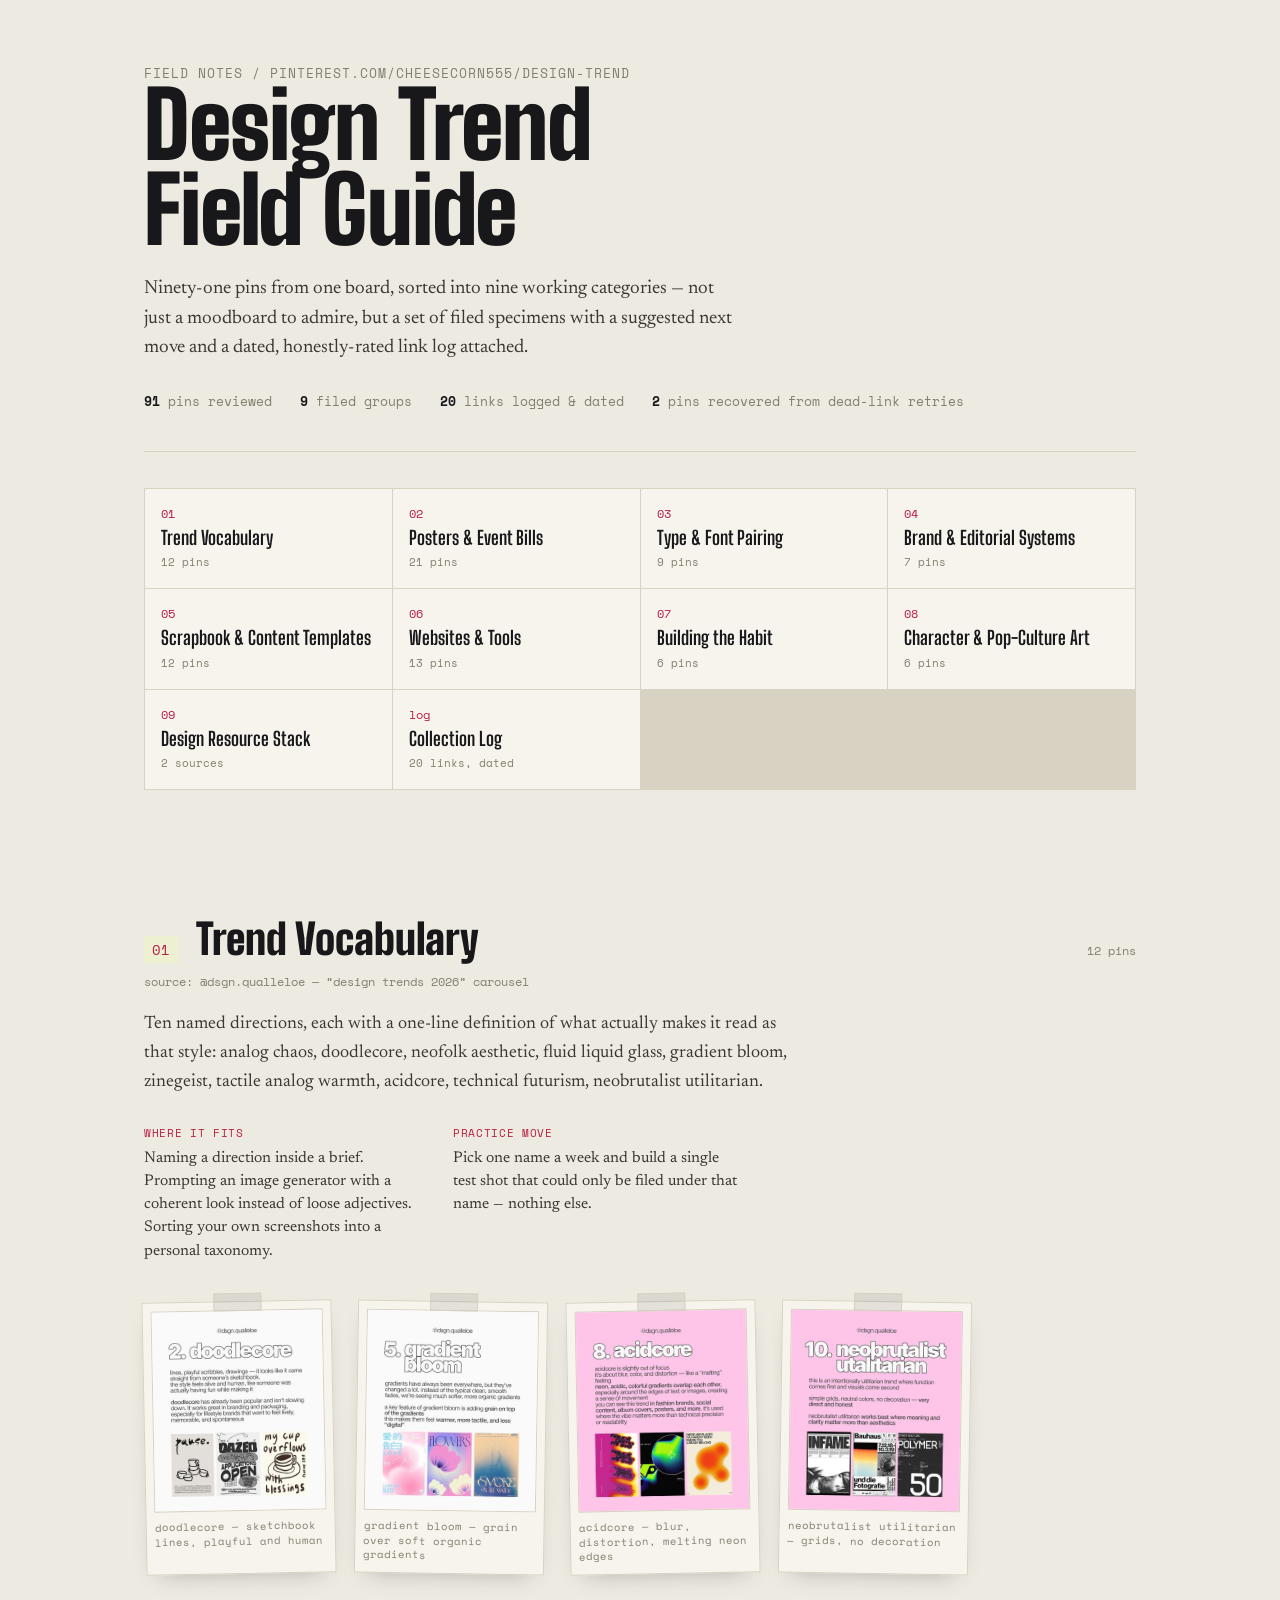
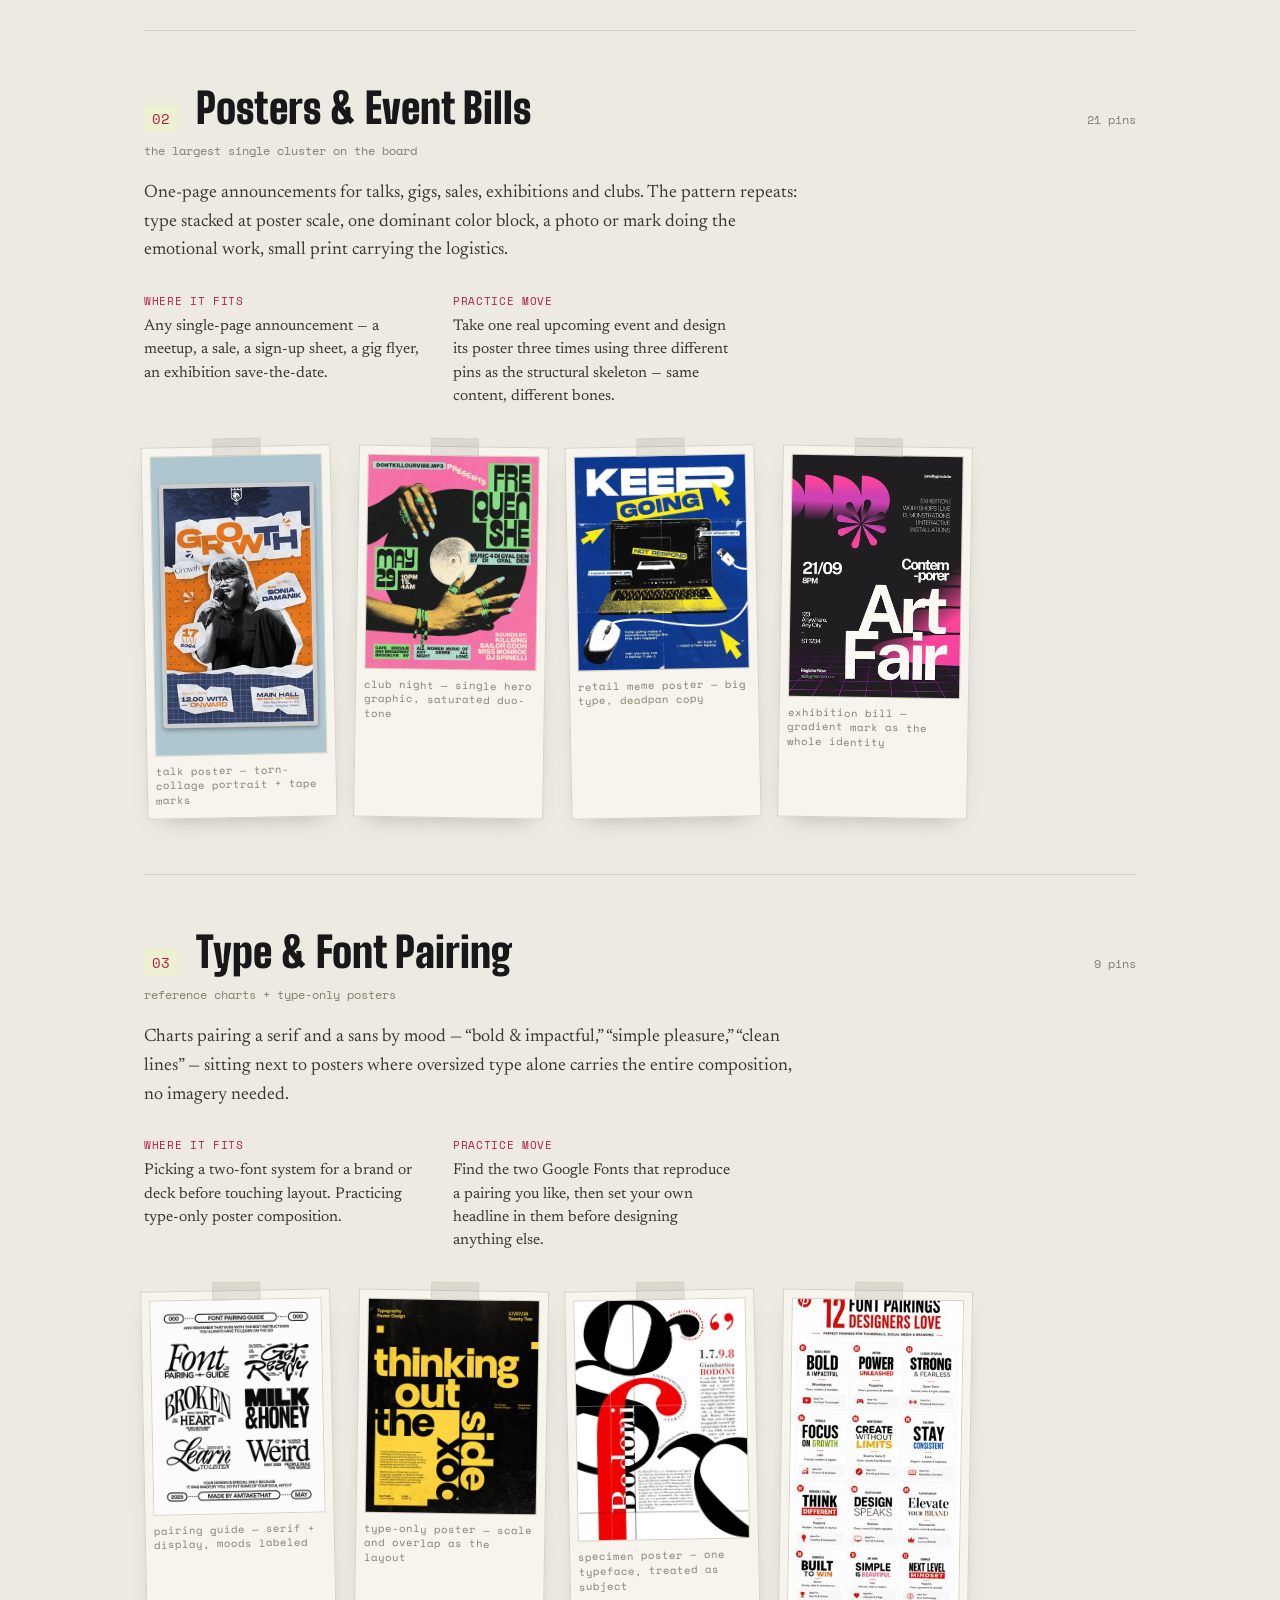
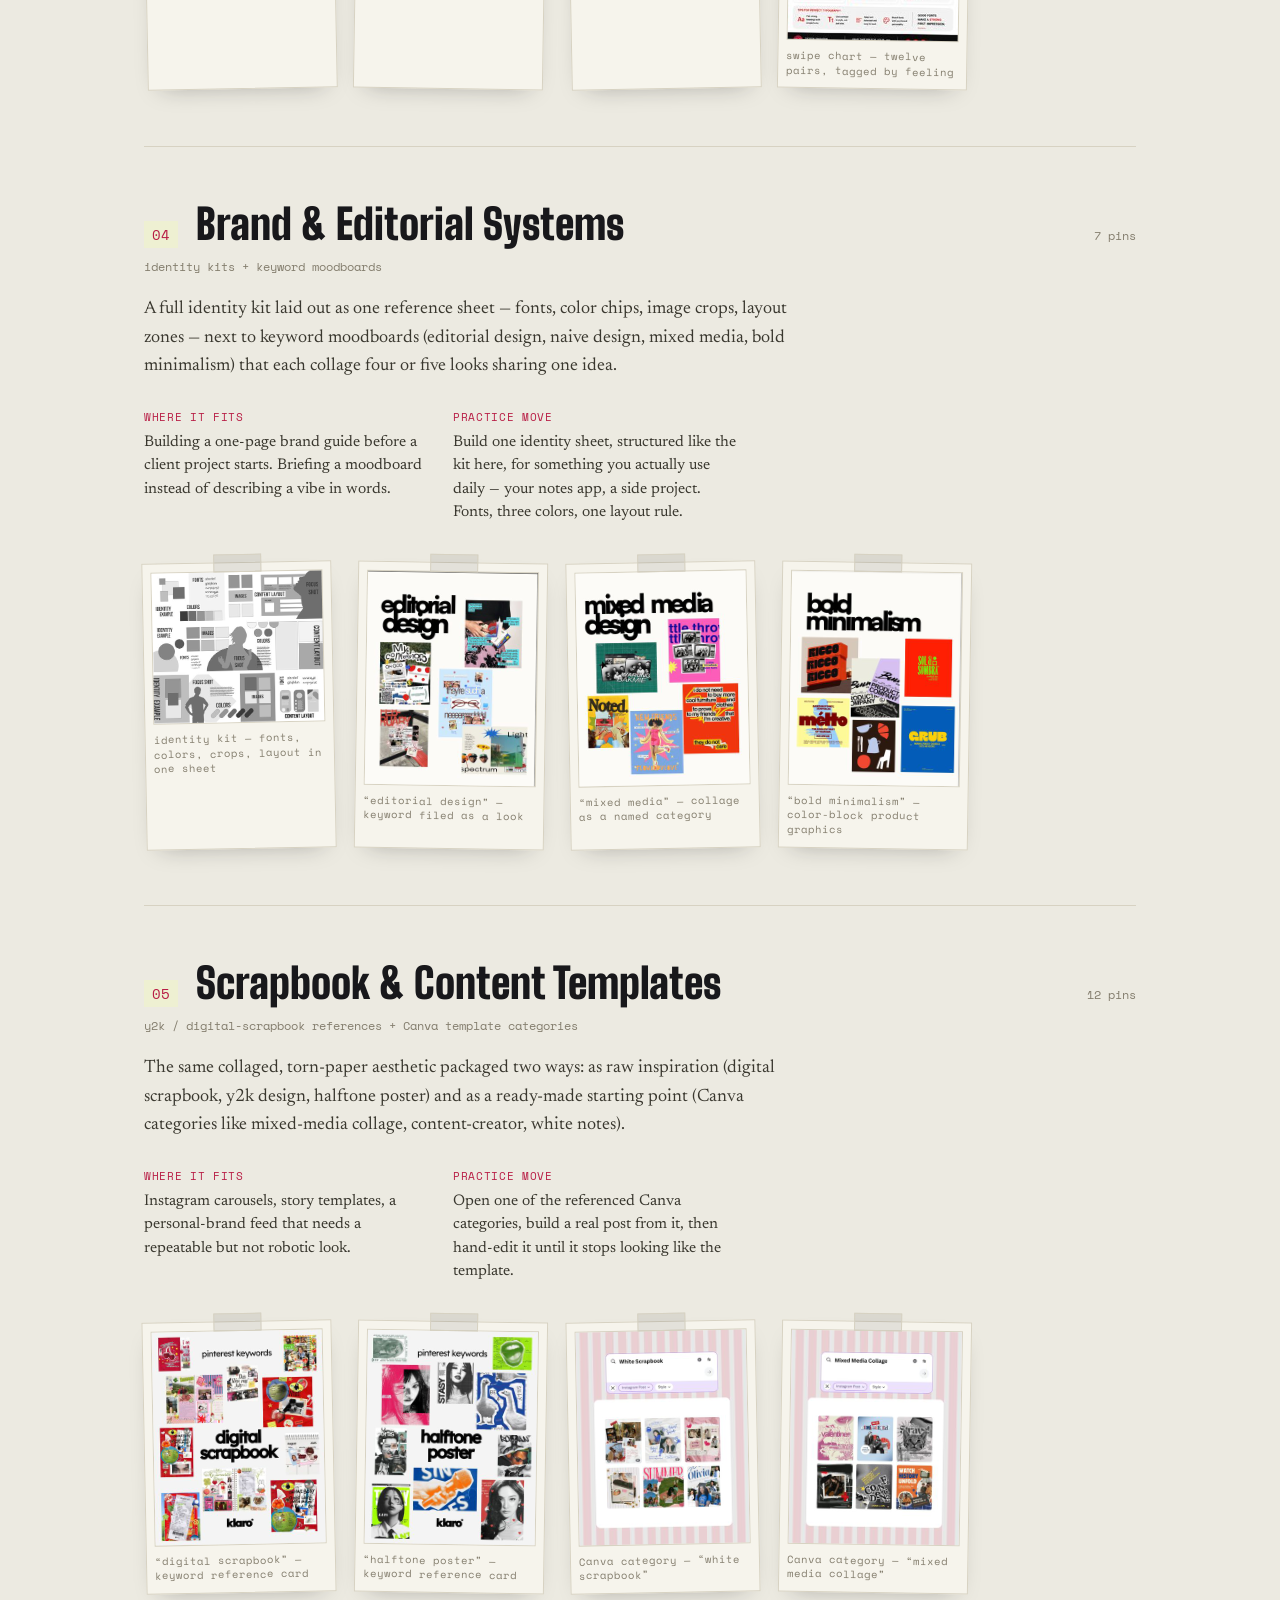
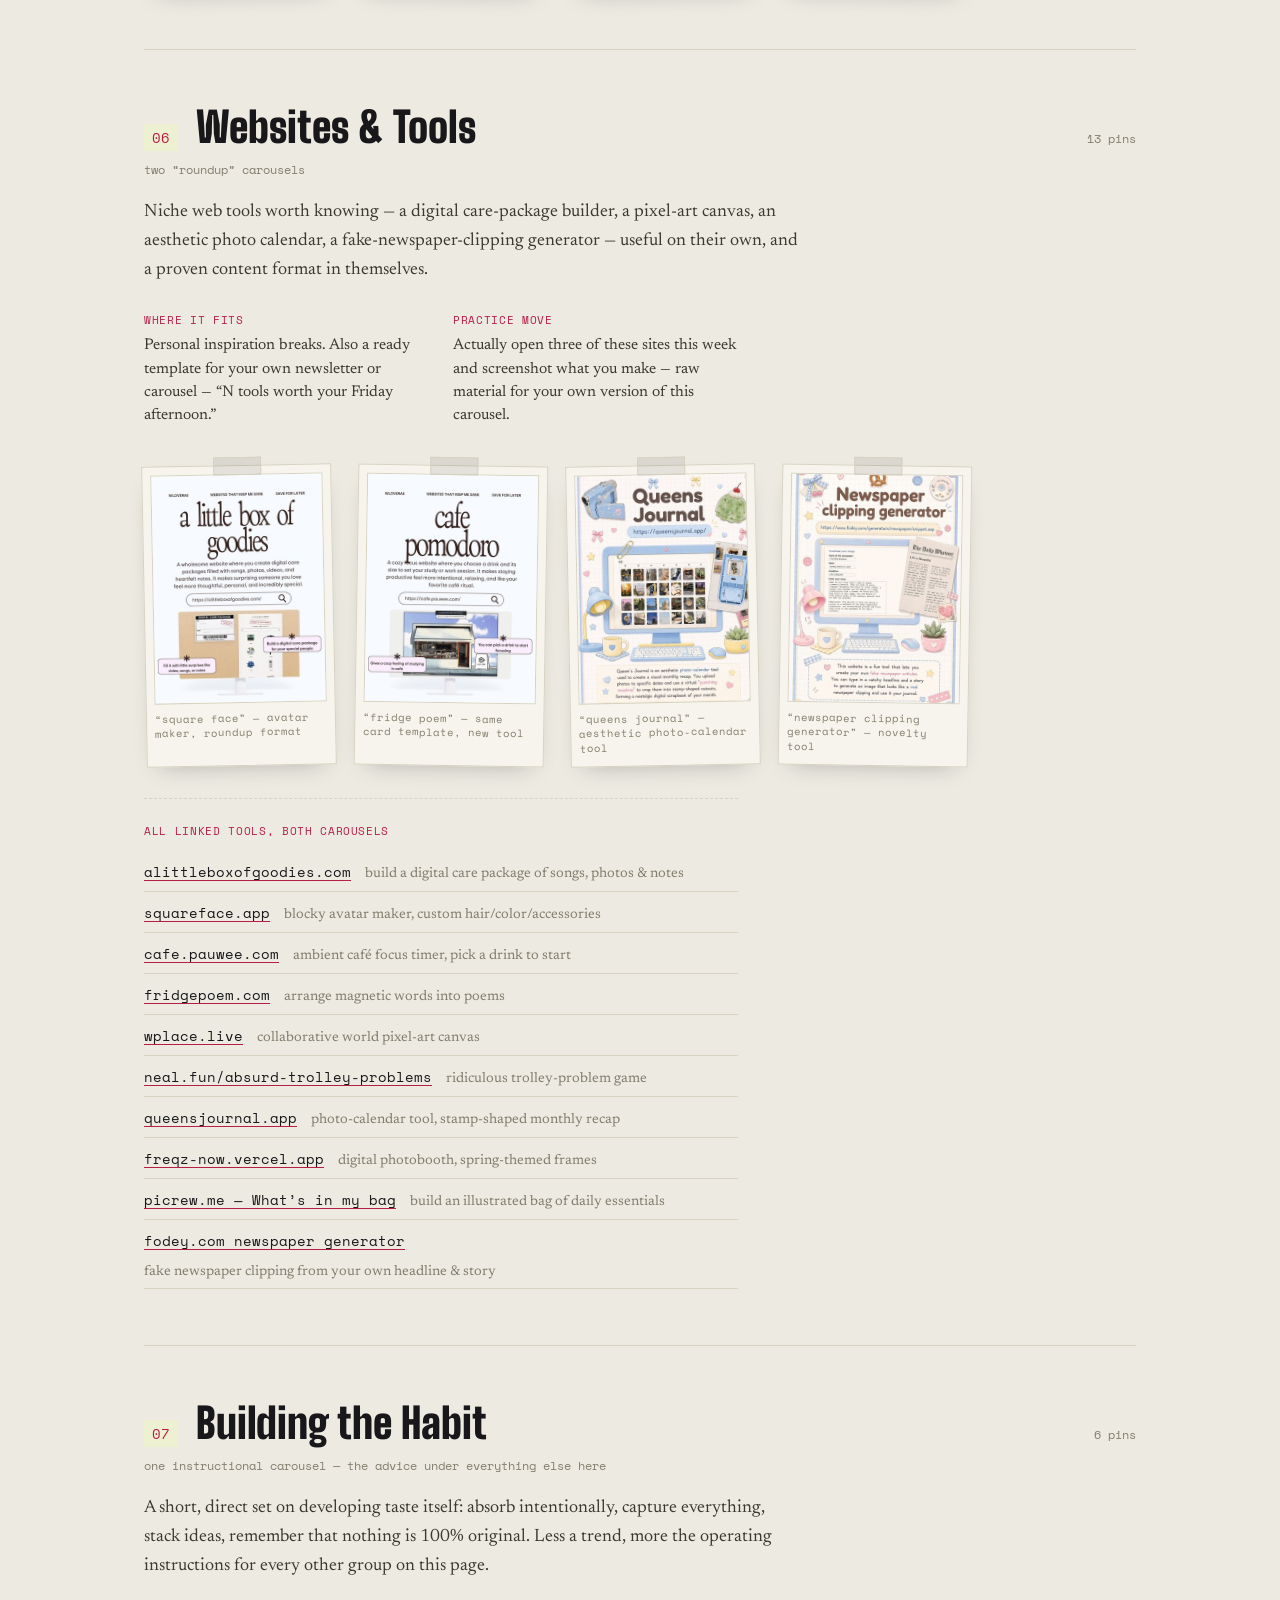
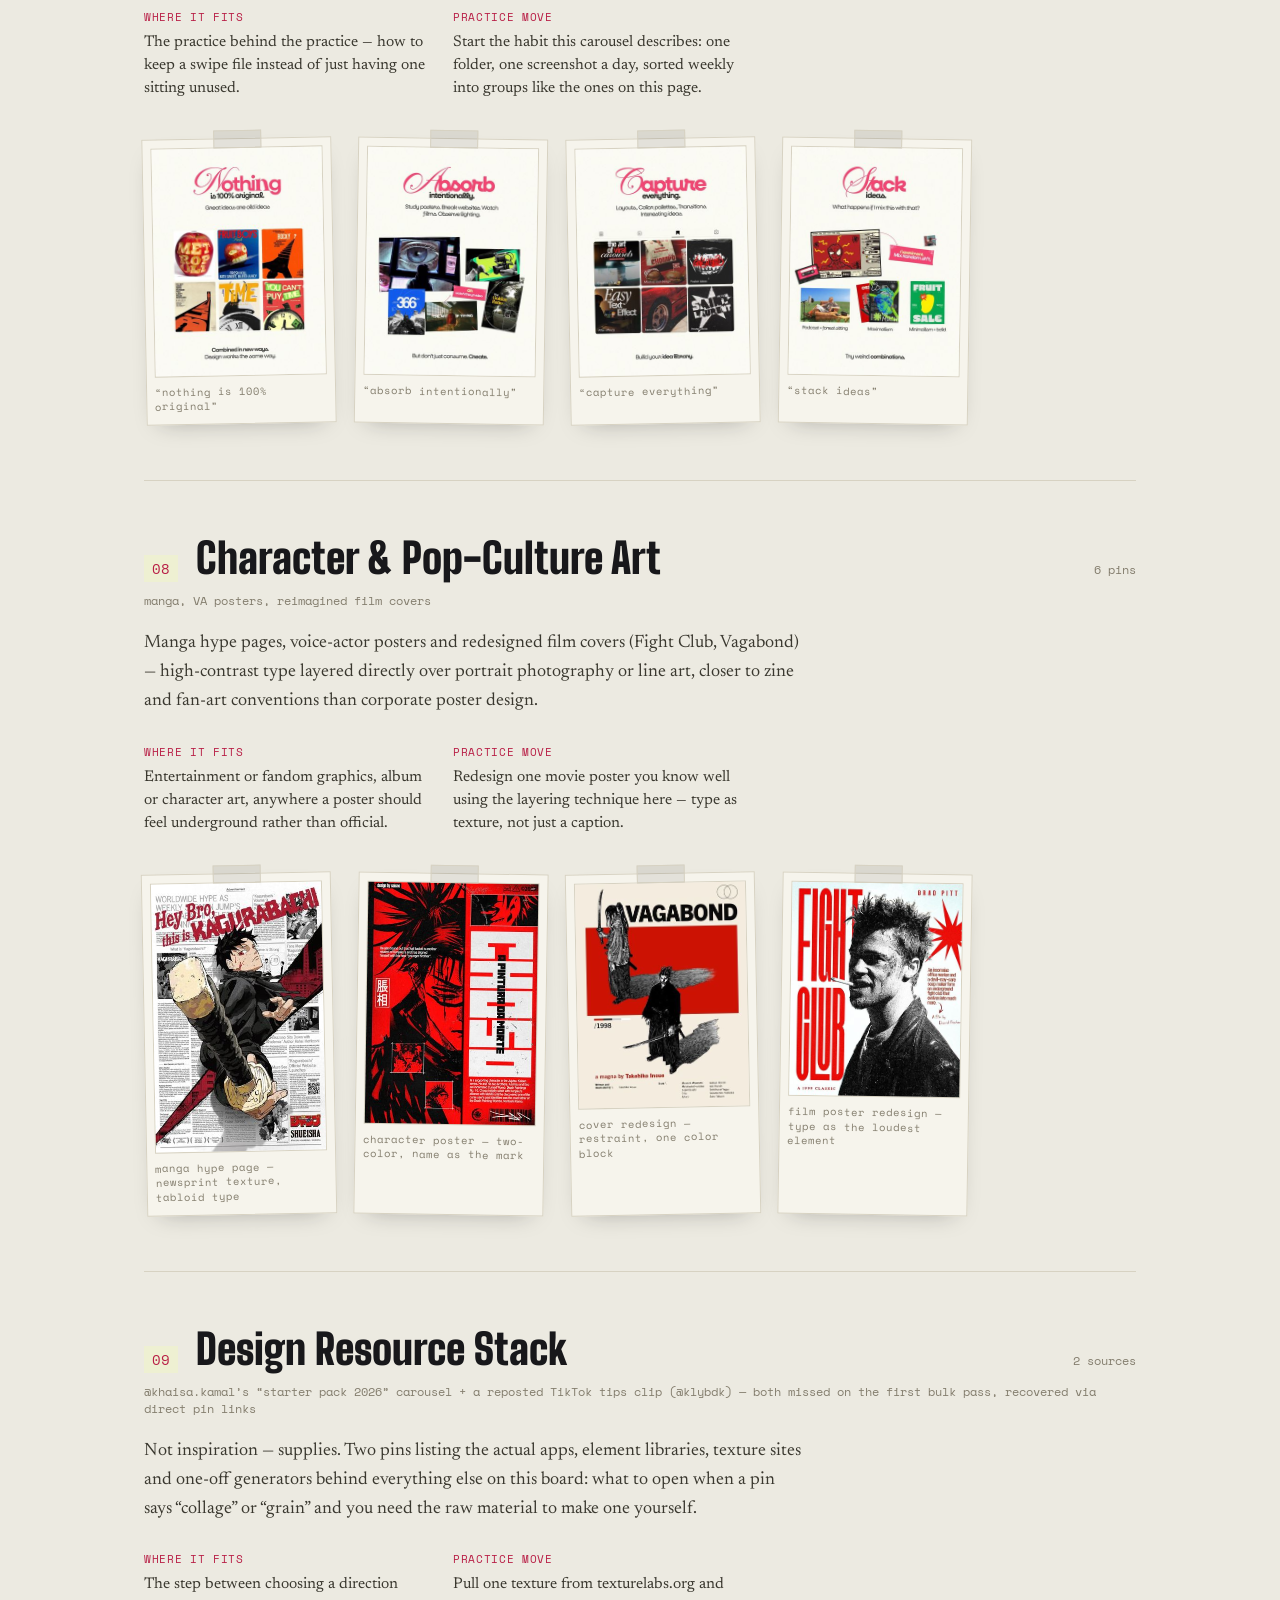
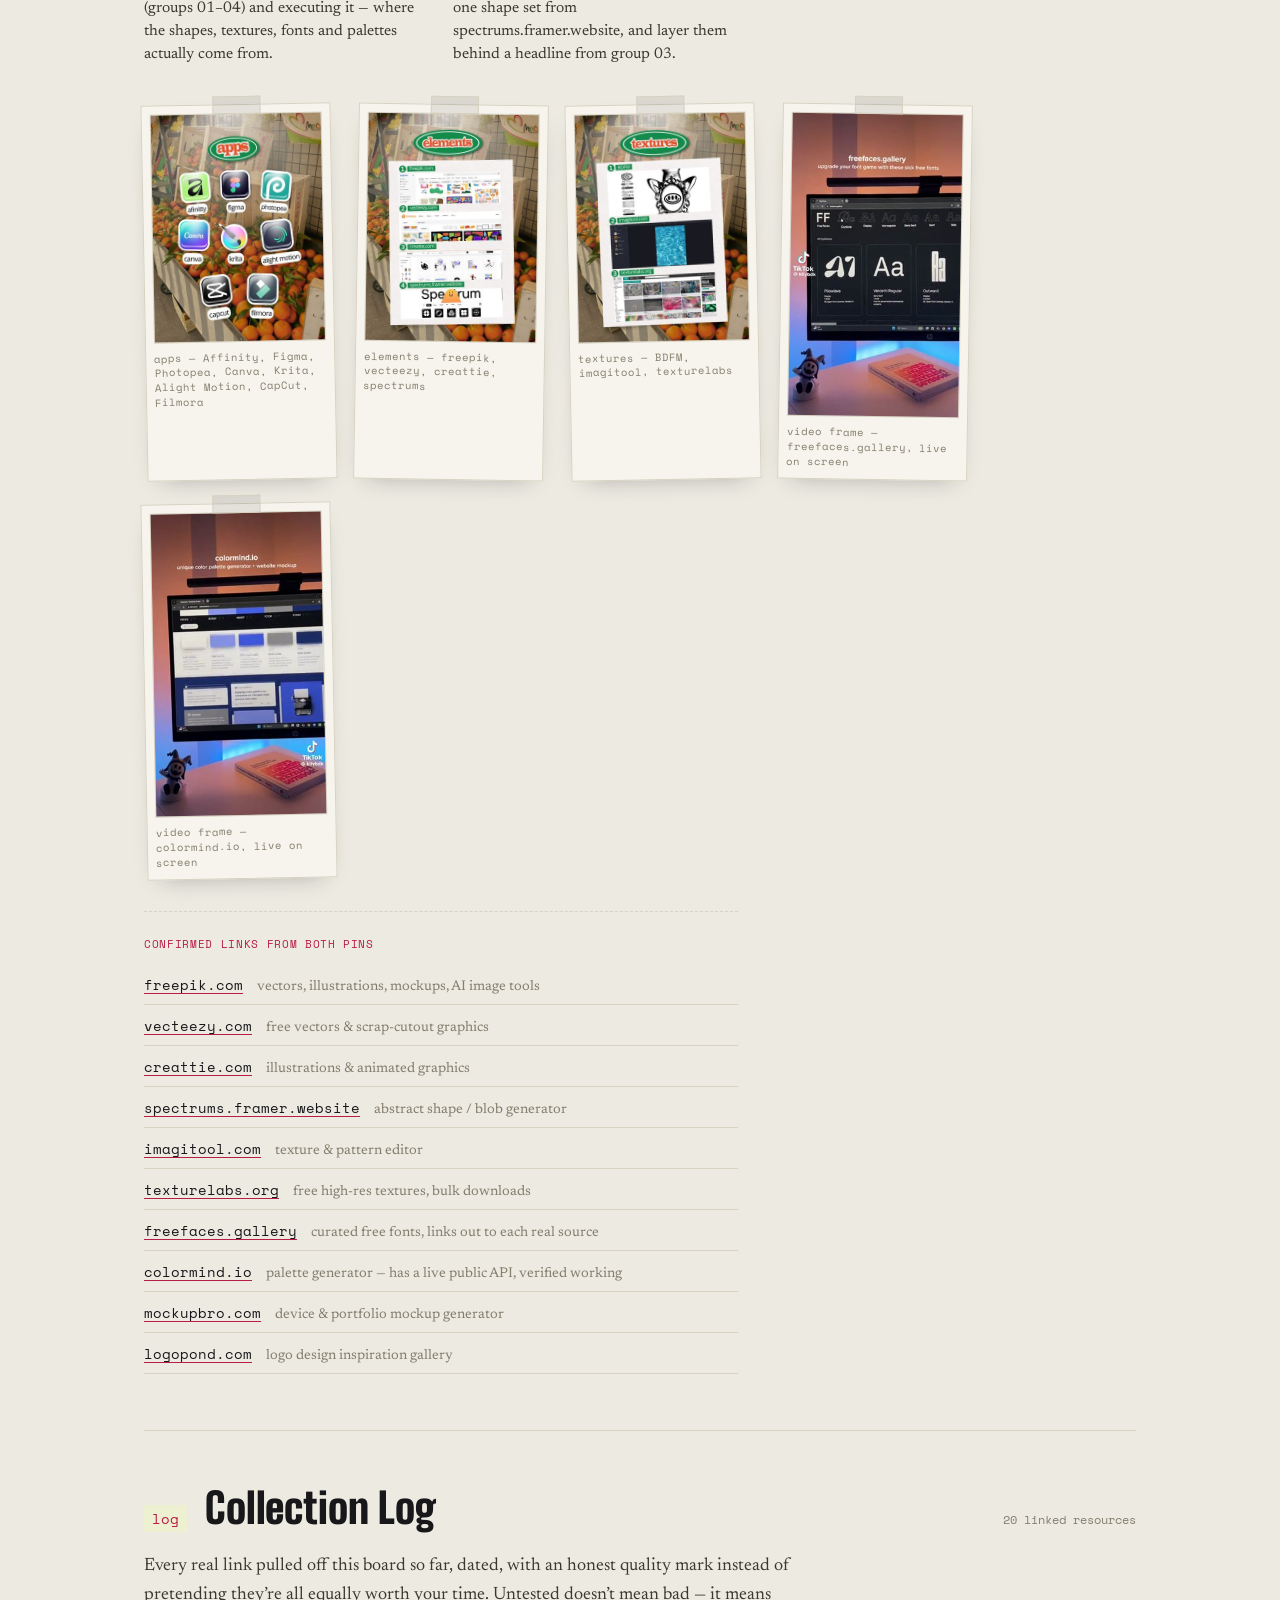
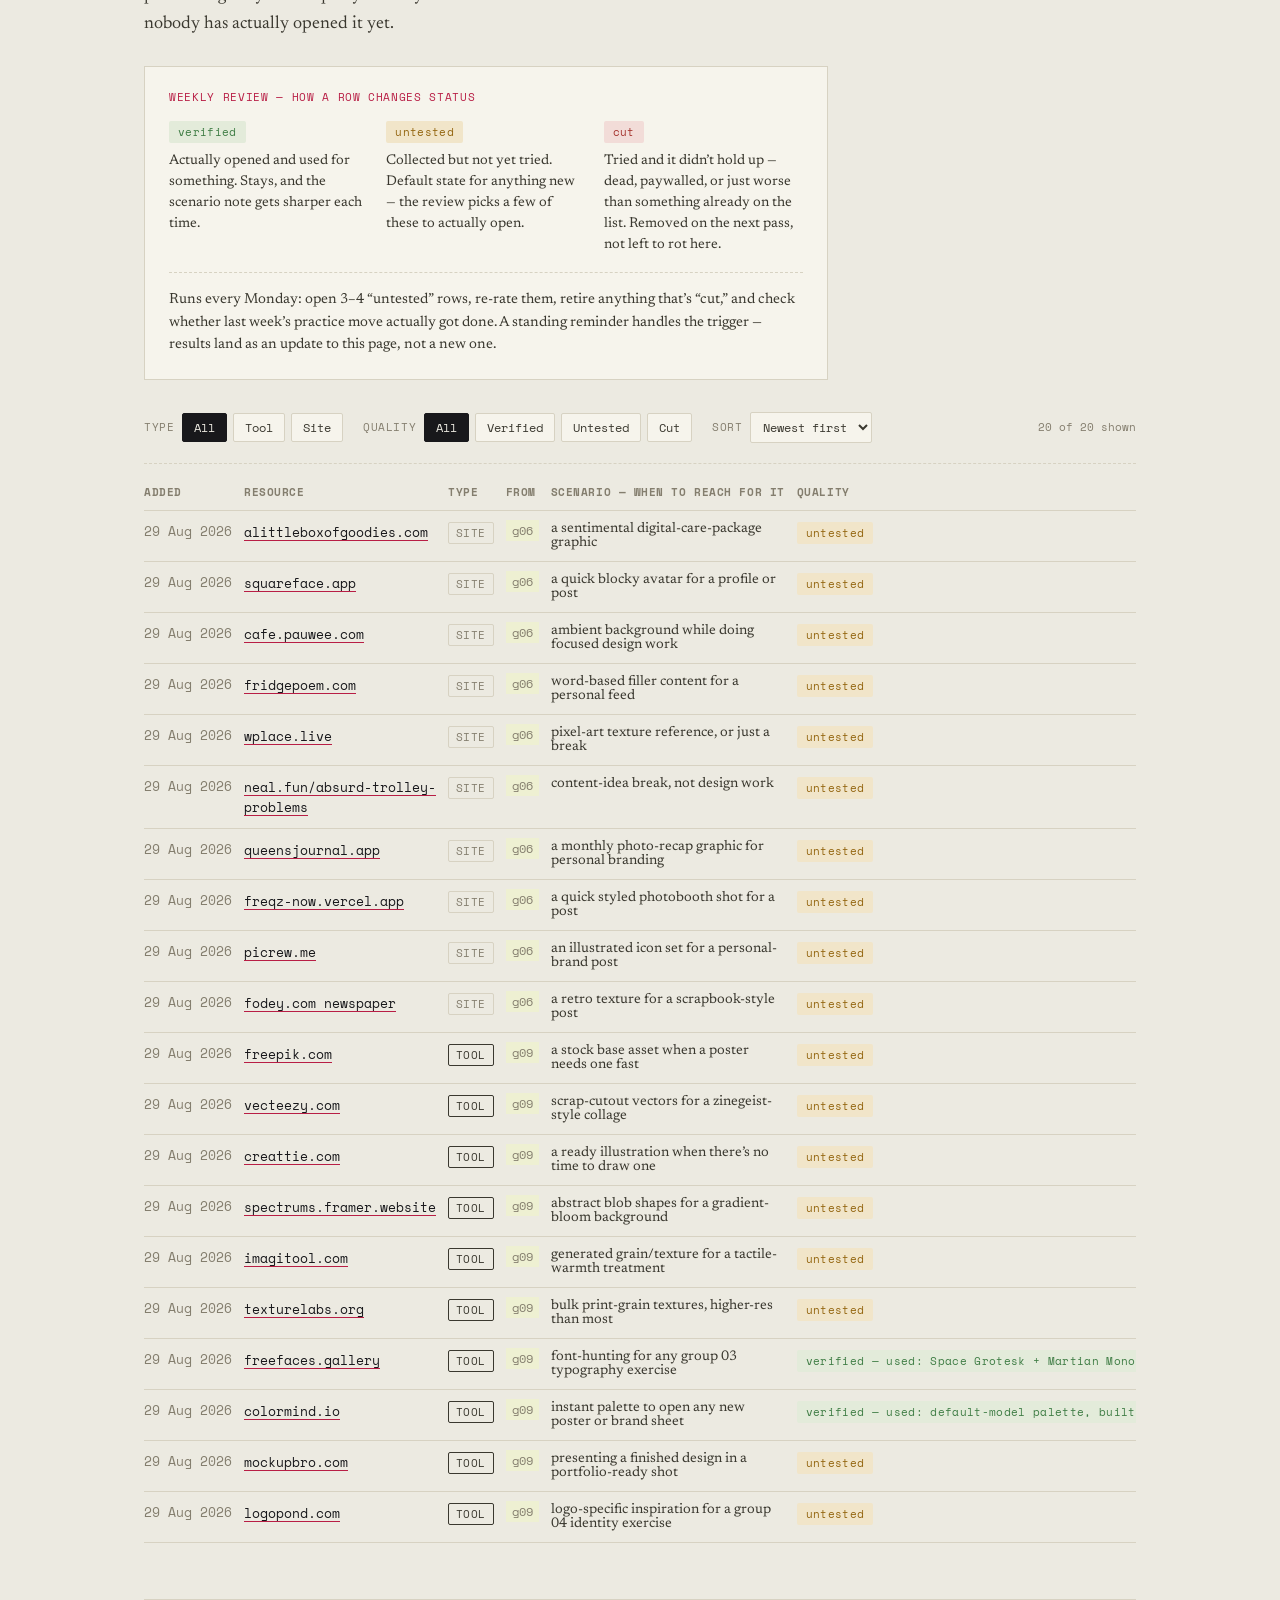
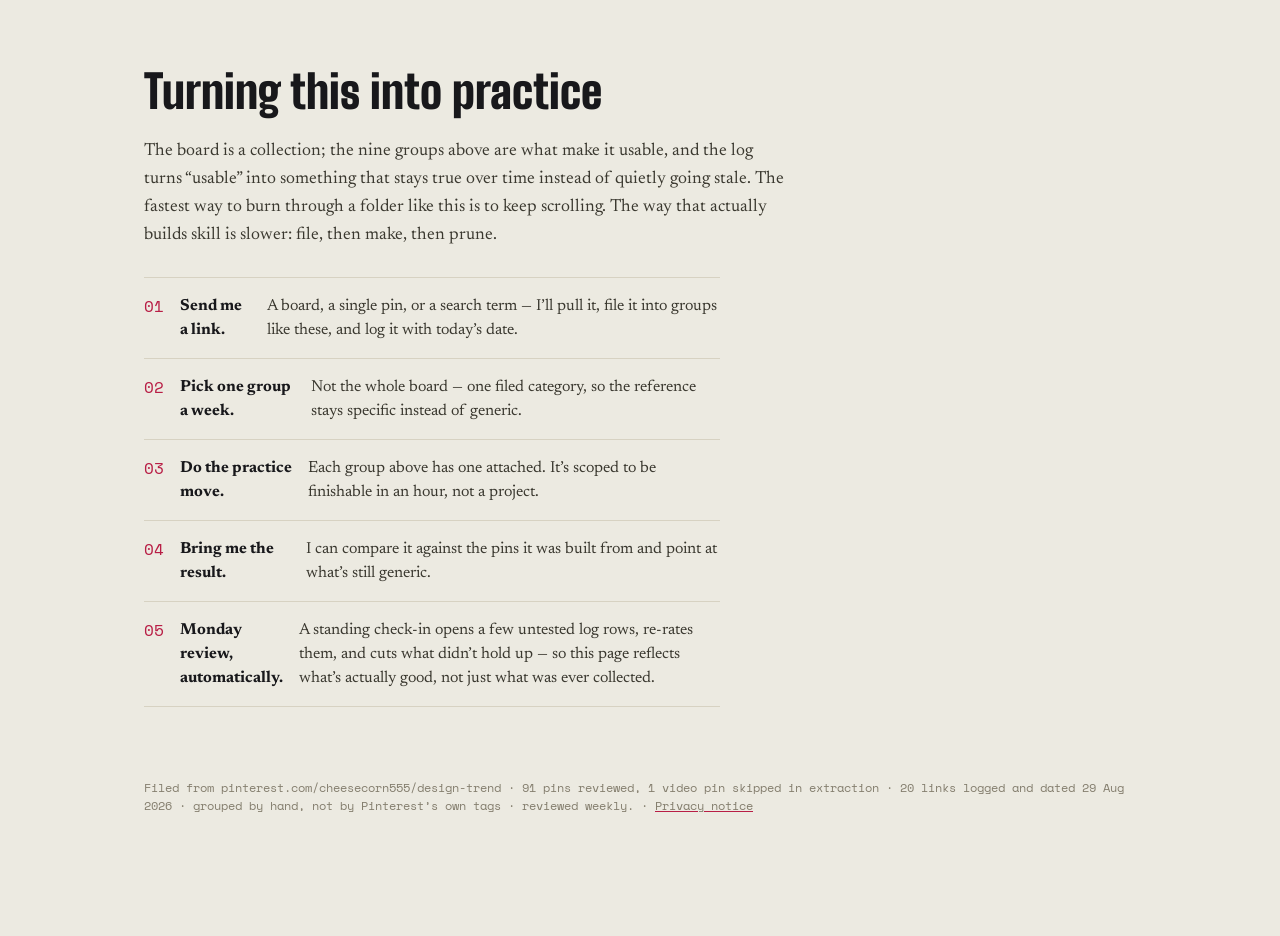
==== index.html @ ba5a4682 "Add privacy notice page for Pinterest API app" ====
<!doctype html>
<html lang="en">
<head>
  <meta charset="utf-8">
  <meta name="viewport" content="width=device-width,initial-scale=1">
  <meta name="description" content="Design Trend Field Guide">
  <title>Design Trend Field Guide</title>
  <link rel="stylesheet" href="https://fonts.googleapis.com/css2?family=Big+Shoulders+Display:wght@500;700;900&family=Newsreader:ital,opsz,wght@0,6..72,400;0,6..72,500;0,6..72,600;1,6..72,400&family=Space+Mono:wght@400;700&display=swap">
  <link rel="stylesheet" href="styles.css">
</head>
<body>
<div class="wrap">

  <header class="masthead">
    <span class="eyebrow">Field notes / pinterest.com/cheesecorn555/design-trend</span>
    <h1>Design Trend<br>Field Guide</h1>
    <p class="lede">Ninety-one pins from one board, sorted into nine working categories &mdash; not just a moodboard to admire, but a set of filed specimens with a suggested next move and a dated, honestly-rated link log attached.</p>
    <div class="stat-row">
      <span class="stat"><b>91</b> pins reviewed</span>
      <span class="stat"><b>9</b> filed groups</span>
      <span class="stat"><b>20</b> links logged &amp; dated</span>
      <span class="stat"><b>2</b> pins recovered from dead-link retries</span>
    </div>
  </header>

  <nav class="index" aria-label="Catalog index">
    <a href="#g01"><span class="n">01</span><span class="t">Trend Vocabulary</span><span class="c">12 pins</span></a>
    <a href="#g02"><span class="n">02</span><span class="t">Posters &amp; Event Bills</span><span class="c">21 pins</span></a>
    <a href="#g03"><span class="n">03</span><span class="t">Type &amp; Font Pairing</span><span class="c">9 pins</span></a>
    <a href="#g04"><span class="n">04</span><span class="t">Brand &amp; Editorial Systems</span><span class="c">7 pins</span></a>
    <a href="#g05"><span class="n">05</span><span class="t">Scrapbook &amp; Content Templates</span><span class="c">12 pins</span></a>
    <a href="#g06"><span class="n">06</span><span class="t">Websites &amp; Tools</span><span class="c">13 pins</span></a>
    <a href="#g07"><span class="n">07</span><span class="t">Building the Habit</span><span class="c">6 pins</span></a>
    <a href="#g08"><span class="n">08</span><span class="t">Character &amp; Pop-Culture Art</span><span class="c">6 pins</span></a>
    <a href="#g09"><span class="n">09</span><span class="t">Design Resource Stack</span><span class="c">2 sources</span></a>
    <a href="#log"><span class="n">log</span><span class="t">Collection Log</span><span class="c">20 links, dated</span></a>
  </nav>

  <section class="entry" id="g01">
    <div class="entry-head">
      <span class="n">01</span>
      <h2>Trend Vocabulary</h2>
      <span class="count">12 pins</span>
    </div>
    <div class="entry-source">source: @dsgn.qualleloe &mdash; &ldquo;design trends 2026&rdquo; carousel</div>
    <p class="entry-desc">Ten named directions, each with a one-line definition of what actually makes it read as that style: analog chaos, doodlecore, neofolk aesthetic, fluid liquid glass, gradient bloom, zinegeist, tactile analog warmth, acidcore, technical futurism, neobrutalist utilitarian.</p>
    <div class="meta-grid">
      <div class="meta-block"><span class="label">Where it fits</span><p>Naming a direction inside a brief. Prompting an image generator with a coherent look instead of loose adjectives. Sorting your own screenshots into a personal taxonomy.</p></div>
      <div class="meta-block"><span class="label">Practice move</span><p>Pick one name a week and build a single test shot that could only be filed under that name &mdash; nothing else.</p></div>
    </div>
    <div class="strip">
      <figure class="pin"><img src="assets/images/01-doodlecore-trend-card.jpg" alt="Doodlecore trend card"><figcaption>doodlecore &mdash; sketchbook lines, playful and human</figcaption></figure>
      <figure class="pin"><img src="assets/images/02-gradient-bloom-trend-card.jpg" alt="Gradient bloom trend card"><figcaption>gradient bloom &mdash; grain over soft organic gradients</figcaption></figure>
      <figure class="pin"><img src="assets/images/03-acidcore-trend-card.jpg" alt="Acidcore trend card"><figcaption>acidcore &mdash; blur, distortion, melting neon edges</figcaption></figure>
      <figure class="pin"><img src="assets/images/04-neobrutalist-utilitarian-trend-card.jpg" alt="Neobrutalist utilitarian trend card"><figcaption>neobrutalist utilitarian &mdash; grids, no decoration</figcaption></figure>
    </div>
  </section>

  <section class="entry" id="g02">
    <div class="entry-head">
      <span class="n">02</span>
      <h2>Posters &amp; Event Bills</h2>
      <span class="count">21 pins</span>
    </div>
    <div class="entry-source">the largest single cluster on the board</div>
    <p class="entry-desc">One-page announcements for talks, gigs, sales, exhibitions and clubs. The pattern repeats: type stacked at poster scale, one dominant color block, a photo or mark doing the emotional work, small print carrying the logistics.</p>
    <div class="meta-grid">
      <div class="meta-block"><span class="label">Where it fits</span><p>Any single-page announcement &mdash; a meetup, a sale, a sign-up sheet, a gig flyer, an exhibition save-the-date.</p></div>
      <div class="meta-block"><span class="label">Practice move</span><p>Take one real upcoming event and design its poster three times using three different pins as the structural skeleton &mdash; same content, different bones.</p></div>
    </div>
    <div class="strip">
      <figure class="pin"><img src="assets/images/05-growth-talk-poster.jpg" alt="Growth talk poster"><figcaption>talk poster &mdash; torn-collage portrait + tape marks</figcaption></figure>
      <figure class="pin"><img src="assets/images/06-frequen-she-club-night-poster.jpg" alt="Frequen She club night poster"><figcaption>club night &mdash; single hero graphic, saturated duo-tone</figcaption></figure>
      <figure class="pin"><img src="assets/images/07-keep-going-meme-style-poster.jpg" alt="Keep Going meme-style poster"><figcaption>retail meme poster &mdash; big type, deadpan copy</figcaption></figure>
      <figure class="pin"><img src="assets/images/08-art-fair-exhibition-poster.jpg" alt="Art Fair exhibition poster"><figcaption>exhibition bill &mdash; gradient mark as the whole identity</figcaption></figure>
    </div>
  </section>

  <section class="entry" id="g03">
    <div class="entry-head">
      <span class="n">03</span>
      <h2>Type &amp; Font Pairing</h2>
      <span class="count">9 pins</span>
    </div>
    <div class="entry-source">reference charts + type-only posters</div>
    <p class="entry-desc">Charts pairing a serif and a sans by mood &mdash; &ldquo;bold &amp; impactful,&rdquo; &ldquo;simple pleasure,&rdquo; &ldquo;clean lines&rdquo; &mdash; sitting next to posters where oversized type alone carries the entire composition, no imagery needed.</p>
    <div class="meta-grid">
      <div class="meta-block"><span class="label">Where it fits</span><p>Picking a two-font system for a brand or deck before touching layout. Practicing type-only poster composition.</p></div>
      <div class="meta-block"><span class="label">Practice move</span><p>Find the two Google Fonts that reproduce a pairing you like, then set your own headline in them before designing anything else.</p></div>
    </div>
    <div class="strip">
      <figure class="pin"><img src="assets/images/09-font-pairing-guide.jpg" alt="Font pairing guide"><figcaption>pairing guide &mdash; serif + display, moods labeled</figcaption></figure>
      <figure class="pin"><img src="assets/images/10-thinking-out-the-side-typography-poster.jpg" alt="Thinking out the side typography poster"><figcaption>type-only poster &mdash; scale and overlap as the layout</figcaption></figure>
      <figure class="pin"><img src="assets/images/11-bodoni-type-specimen-poster.jpg" alt="Bodoni type specimen poster"><figcaption>specimen poster &mdash; one typeface, treated as subject</figcaption></figure>
      <figure class="pin"><img src="assets/images/12-twelve-font-pairings-designers-love.jpg" alt="Twelve font pairings designers love"><figcaption>swipe chart &mdash; twelve pairs, tagged by feeling</figcaption></figure>
    </div>
  </section>

  <section class="entry" id="g04">
    <div class="entry-head">
      <span class="n">04</span>
      <h2>Brand &amp; Editorial Systems</h2>
      <span class="count">7 pins</span>
    </div>
    <div class="entry-source">identity kits + keyword moodboards</div>
    <p class="entry-desc">A full identity kit laid out as one reference sheet &mdash; fonts, color chips, image crops, layout zones &mdash; next to keyword moodboards (editorial design, naive design, mixed media, bold minimalism) that each collage four or five looks sharing one idea.</p>
    <div class="meta-grid">
      <div class="meta-block"><span class="label">Where it fits</span><p>Building a one-page brand guide before a client project starts. Briefing a moodboard instead of describing a vibe in words.</p></div>
      <div class="meta-block"><span class="label">Practice move</span><p>Build one identity sheet, structured like the kit here, for something you actually use daily &mdash; your notes app, a side project. Fonts, three colors, one layout rule.</p></div>
    </div>
    <div class="strip">
      <figure class="pin"><img src="assets/images/13-identity-system-reference-sheet.jpg" alt="Identity system reference sheet"><figcaption>identity kit &mdash; fonts, colors, crops, layout in one sheet</figcaption></figure>
      <figure class="pin"><img src="assets/images/14-editorial-design-keyword-moodboard.jpg" alt="Editorial design keyword moodboard"><figcaption>&ldquo;editorial design&rdquo; &mdash; keyword filed as a look</figcaption></figure>
      <figure class="pin"><img src="assets/images/15-mixed-media-design-keyword-moodboard.jpg" alt="Mixed media design keyword moodboard"><figcaption>&ldquo;mixed media&rdquo; &mdash; collage as a named category</figcaption></figure>
      <figure class="pin"><img src="assets/images/16-bold-minimalism-keyword-moodboard.jpg" alt="Bold minimalism keyword moodboard"><figcaption>&ldquo;bold minimalism&rdquo; &mdash; color-block product graphics</figcaption></figure>
    </div>
  </section>

  <section class="entry" id="g05">
    <div class="entry-head">
      <span class="n">05</span>
      <h2>Scrapbook &amp; Content Templates</h2>
      <span class="count">12 pins</span>
    </div>
    <div class="entry-source">y2k / digital-scrapbook references + Canva template categories</div>
    <p class="entry-desc">The same collaged, torn-paper aesthetic packaged two ways: as raw inspiration (digital scrapbook, y2k design, halftone poster) and as a ready-made starting point (Canva categories like mixed-media collage, content-creator, white notes).</p>
    <div class="meta-grid">
      <div class="meta-block"><span class="label">Where it fits</span><p>Instagram carousels, story templates, a personal-brand feed that needs a repeatable but not robotic look.</p></div>
      <div class="meta-block"><span class="label">Practice move</span><p>Open one of the referenced Canva categories, build a real post from it, then hand-edit it until it stops looking like the template.</p></div>
    </div>
    <div class="strip">
      <figure class="pin"><img src="assets/images/17-digital-scrapbook-keyword-card.jpg" alt="Digital scrapbook keyword card"><figcaption>&ldquo;digital scrapbook&rdquo; &mdash; keyword reference card</figcaption></figure>
      <figure class="pin"><img src="assets/images/18-halftone-poster-keyword-card.jpg" alt="Halftone poster keyword card"><figcaption>&ldquo;halftone poster&rdquo; &mdash; keyword reference card</figcaption></figure>
      <figure class="pin"><img src="assets/images/19-white-scrapbook-canva-template-category.jpg" alt="White scrapbook Canva template category"><figcaption>Canva category &mdash; &ldquo;white scrapbook&rdquo;</figcaption></figure>
      <figure class="pin"><img src="assets/images/20-mixed-media-collage-canva-template-category.jpg" alt="Mixed media collage Canva template category"><figcaption>Canva category &mdash; &ldquo;mixed media collage&rdquo;</figcaption></figure>
    </div>
  </section>

  <section class="entry" id="g06">
    <div class="entry-head">
      <span class="n">06</span>
      <h2>Websites &amp; Tools</h2>
      <span class="count">13 pins</span>
    </div>
    <div class="entry-source">two &ldquo;roundup&rdquo; carousels</div>
    <p class="entry-desc">Niche web tools worth knowing &mdash; a digital care-package builder, a pixel-art canvas, an aesthetic photo calendar, a fake-newspaper-clipping generator &mdash; useful on their own, and a proven content format in themselves.</p>
    <div class="meta-grid">
      <div class="meta-block"><span class="label">Where it fits</span><p>Personal inspiration breaks. Also a ready template for your own newsletter or carousel &mdash; &ldquo;N tools worth your Friday afternoon.&rdquo;</p></div>
      <div class="meta-block"><span class="label">Practice move</span><p>Actually open three of these sites this week and screenshot what you make &mdash; raw material for your own version of this carousel.</p></div>
    </div>
    <div class="strip">
      <figure class="pin"><img src="assets/images/21-square-face-avatar-maker-website-card.jpg" alt="Square face avatar maker website card"><figcaption>&ldquo;square face&rdquo; &mdash; avatar maker, roundup format</figcaption></figure>
      <figure class="pin"><img src="assets/images/22-fridge-poem-website-card.jpg" alt="Fridge poem website card"><figcaption>&ldquo;fridge poem&rdquo; &mdash; same card template, new tool</figcaption></figure>
      <figure class="pin"><img src="assets/images/23-queens-journal-photo-calendar-website-card.jpg" alt="Queens Journal photo calendar website card"><figcaption>&ldquo;queens journal&rdquo; &mdash; aesthetic photo-calendar tool</figcaption></figure>
      <figure class="pin"><img src="assets/images/24-newspaper-clipping-generator-website-card.jpg" alt="Newspaper clipping generator website card"><figcaption>&ldquo;newspaper clipping generator&rdquo; &mdash; novelty tool</figcaption></figure>
    </div>
    <div class="link-list">
      <span class="label">All linked tools, both carousels</span>
      <ul>
        <li><a href="https://alittleboxofgoodies.com/" target="_blank" rel="noopener">alittleboxofgoodies.com</a><span>build a digital care package of songs, photos &amp; notes</span></li>
        <li><a href="https://squareface.app/" target="_blank" rel="noopener">squareface.app</a><span>blocky avatar maker, custom hair/color/accessories</span></li>
        <li><a href="https://cafe.pauwee.com/" target="_blank" rel="noopener">cafe.pauwee.com</a><span>ambient caf&eacute; focus timer, pick a drink to start</span></li>
        <li><a href="https://fridgepoem.com" target="_blank" rel="noopener">fridgepoem.com</a><span>arrange magnetic words into poems</span></li>
        <li><a href="https://wplace.live/" target="_blank" rel="noopener">wplace.live</a><span>collaborative world pixel-art canvas</span></li>
        <li><a href="https://neal.fun/absurd-trolley-problems/" target="_blank" rel="noopener">neal.fun/absurd-trolley-problems</a><span>ridiculous trolley-problem game</span></li>
        <li><a href="https://queensjournal.app/" target="_blank" rel="noopener">queensjournal.app</a><span>photo-calendar tool, stamp-shaped monthly recap</span></li>
        <li><a href="https://freqz-now.vercel.app/" target="_blank" rel="noopener">freqz-now.vercel.app</a><span>digital photobooth, spring-themed frames</span></li>
        <li><a href="https://picrew.me/en/image_maker/2494297" target="_blank" rel="noopener">picrew.me &mdash; What&rsquo;s in my bag</a><span>build an illustrated bag of daily essentials</span></li>
        <li><a href="https://www.fodey.com/generators/newspaper/snippet.asp" target="_blank" rel="noopener">fodey.com newspaper generator</a><span>fake newspaper clipping from your own headline &amp; story</span></li>
      </ul>
    </div>
  </section>

  <section class="entry" id="g07">
    <div class="entry-head">
      <span class="n">07</span>
      <h2>Building the Habit</h2>
      <span class="count">6 pins</span>
    </div>
    <div class="entry-source">one instructional carousel &mdash; the advice under everything else here</div>
    <p class="entry-desc">A short, direct set on developing taste itself: absorb intentionally, capture everything, stack ideas, remember that nothing is 100% original. Less a trend, more the operating instructions for every other group on this page.</p>
    <div class="meta-grid">
      <div class="meta-block"><span class="label">Where it fits</span><p>The practice behind the practice &mdash; how to keep a swipe file instead of just having one sitting unused.</p></div>
      <div class="meta-block"><span class="label">Practice move</span><p>Start the habit this carousel describes: one folder, one screenshot a day, sorted weekly into groups like the ones on this page.</p></div>
    </div>
    <div class="strip">
      <figure class="pin"><img src="assets/images/25-nothing-is-100-percent-original-slide.jpg" alt="Nothing is 100 percent original slide"><figcaption>&ldquo;nothing is 100% original&rdquo;</figcaption></figure>
      <figure class="pin"><img src="assets/images/26-absorb-intentionally-slide.jpg" alt="Absorb intentionally slide"><figcaption>&ldquo;absorb intentionally&rdquo;</figcaption></figure>
      <figure class="pin"><img src="assets/images/27-capture-everything-slide.jpg" alt="Capture everything slide"><figcaption>&ldquo;capture everything&rdquo;</figcaption></figure>
      <figure class="pin"><img src="assets/images/28-stack-ideas-slide.jpg" alt="Stack ideas slide"><figcaption>&ldquo;stack ideas&rdquo;</figcaption></figure>
    </div>
  </section>

  <section class="entry" id="g08">
    <div class="entry-head">
      <span class="n">08</span>
      <h2>Character &amp; Pop-Culture Art</h2>
      <span class="count">6 pins</span>
    </div>
    <div class="entry-source">manga, VA posters, reimagined film covers</div>
    <p class="entry-desc">Manga hype pages, voice-actor posters and redesigned film covers (Fight Club, Vagabond) &mdash; high-contrast type layered directly over portrait photography or line art, closer to zine and fan-art conventions than corporate poster design.</p>
    <div class="meta-grid">
      <div class="meta-block"><span class="label">Where it fits</span><p>Entertainment or fandom graphics, album or character art, anywhere a poster should feel underground rather than official.</p></div>
      <div class="meta-block"><span class="label">Practice move</span><p>Redesign one movie poster you know well using the layering technique here &mdash; type as texture, not just a caption.</p></div>
    </div>
    <div class="strip">
      <figure class="pin"><img src="assets/images/29-kagurabachi-manga-hype-poster.jpg" alt="Kagurabachi manga hype poster"><figcaption>manga hype page &mdash; newsprint texture, tabloid type</figcaption></figure>
      <figure class="pin"><img src="assets/images/30-choso-red-character-poster.jpg" alt="Choso red character poster"><figcaption>character poster &mdash; two-color, name as the mark</figcaption></figure>
      <figure class="pin"><img src="assets/images/31-vagabond-manga-cover-redesign.jpg" alt="Vagabond manga cover redesign"><figcaption>cover redesign &mdash; restraint, one color block</figcaption></figure>
      <figure class="pin"><img src="assets/images/32-fight-club-poster-redesign.jpg" alt="Fight Club poster redesign"><figcaption>film poster redesign &mdash; type as the loudest element</figcaption></figure>
    </div>
  </section>

  <section class="entry" id="g09">
    <div class="entry-head">
      <span class="n">09</span>
      <h2>Design Resource Stack</h2>
      <span class="count">2 sources</span>
    </div>
    <div class="entry-source">@khaisa.kamal&rsquo;s &ldquo;starter pack 2026&rdquo; carousel + a reposted TikTok tips clip (@klybdk) &mdash; both missed on the first bulk pass, recovered via direct pin links</div>
    <p class="entry-desc">Not inspiration &mdash; supplies. Two pins listing the actual apps, element libraries, texture sites and one-off generators behind everything else on this board: what to open when a pin says &ldquo;collage&rdquo; or &ldquo;grain&rdquo; and you need the raw material to make one yourself.</p>
    <div class="meta-grid">
      <div class="meta-block"><span class="label">Where it fits</span><p>The step between choosing a direction (groups 01&ndash;04) and executing it &mdash; where the shapes, textures, fonts and palettes actually come from.</p></div>
      <div class="meta-block"><span class="label">Practice move</span><p>Pull one texture from texturelabs.org and one shape set from spectrums.framer.website, and layer them behind a headline from group 03.</p></div>
    </div>
    <div class="strip">
      <figure class="pin"><img src="assets/images/33-starter-pack-app-list-slide.jpg" alt="Starter pack app list slide"><figcaption>apps &mdash; Affinity, Figma, Photopea, Canva, Krita, Alight Motion, CapCut, Filmora</figcaption></figure>
      <figure class="pin"><img src="assets/images/34-starter-pack-elements-sites-slide.jpg" alt="Starter pack elements sites slide"><figcaption>elements &mdash; freepik, vecteezy, creattie, spectrums</figcaption></figure>
      <figure class="pin"><img src="assets/images/35-starter-pack-textures-sites-slide.jpg" alt="Starter pack textures sites slide"><figcaption>textures &mdash; BDFM, imagitool, texturelabs</figcaption></figure>
      <figure class="pin"><img src="assets/images/36-tiktok-clip-frame-showing-freefaces-gallery.jpg" alt="TikTok clip frame showing freefaces.gallery"><figcaption>video frame &mdash; freefaces.gallery, live on screen</figcaption></figure>
      <figure class="pin"><img src="assets/images/37-tiktok-clip-frame-showing-colormind-io.jpg" alt="TikTok clip frame showing colormind.io"><figcaption>video frame &mdash; colormind.io, live on screen</figcaption></figure>
    </div>
    <div class="link-list">
      <span class="label">Confirmed links from both pins</span>
      <ul>
        <li><a href="https://www.freepik.com" target="_blank" rel="noopener">freepik.com</a><span>vectors, illustrations, mockups, AI image tools</span></li>
        <li><a href="https://www.vecteezy.com" target="_blank" rel="noopener">vecteezy.com</a><span>free vectors &amp; scrap-cutout graphics</span></li>
        <li><a href="https://creattie.com" target="_blank" rel="noopener">creattie.com</a><span>illustrations &amp; animated graphics</span></li>
        <li><a href="https://spectrums.framer.website" target="_blank" rel="noopener">spectrums.framer.website</a><span>abstract shape / blob generator</span></li>
        <li><a href="https://www.imagitool.com" target="_blank" rel="noopener">imagitool.com</a><span>texture &amp; pattern editor</span></li>
        <li><a href="https://texturelabs.org" target="_blank" rel="noopener">texturelabs.org</a><span>free high-res textures, bulk downloads</span></li>
        <li><a href="https://freefaces.gallery" target="_blank" rel="noopener">freefaces.gallery</a><span>curated free fonts, links out to each real source</span></li>
        <li><a href="https://colormind.io" target="_blank" rel="noopener">colormind.io</a><span>palette generator &mdash; has a live public API, verified working</span></li>
        <li><a href="https://mockupbro.com" target="_blank" rel="noopener">mockupbro.com</a><span>device &amp; portfolio mockup generator</span></li>
        <li><a href="https://logopond.com" target="_blank" rel="noopener">logopond.com</a><span>logo design inspiration gallery</span></li>
      </ul>
    </div>
  </section>

  <section class="ledger" id="log">
    <div class="entry-head">
      <span class="n">log</span>
      <h2>Collection Log</h2>
      <span class="count">20 linked resources</span>
    </div>
    <p class="entry-desc">Every real link pulled off this board so far, dated, with an honest quality mark instead of pretending they&rsquo;re all equally worth your time. Untested doesn&rsquo;t mean bad &mdash; it means nobody has actually opened it yet.</p>

    <div class="review-note">
      <span class="label">Weekly review &mdash; how a row changes status</span>
      <div class="review-grid">
        <div><span class="pill ok">verified</span><p>Actually opened and used for something. Stays, and the scenario note gets sharper each time.</p></div>
        <div><span class="pill warn">untested</span><p>Collected but not yet tried. Default state for anything new &mdash; the review picks a few of these to actually open.</p></div>
        <div><span class="pill cut">cut</span><p>Tried and it didn&rsquo;t hold up &mdash; dead, paywalled, or just worse than something already on the list. Removed on the next pass, not left to rot here.</p></div>
      </div>
      <p class="review-cadence">Runs every Monday: open 3&ndash;4 &ldquo;untested&rdquo; rows, re-rate them, retire anything that&rsquo;s &ldquo;cut,&rdquo; and check whether last week&rsquo;s practice move actually got done. A standing reminder handles the trigger &mdash; results land as an update to this page, not a new one.</p>
    </div>

    <div class="log-controls" id="log-controls">
      <div class="filter-group" role="group" aria-label="Filter by type">
        <span class="filter-label">Type</span>
        <button type="button" class="chip active" data-filter="type" data-value="all">All</button>
        <button type="button" class="chip" data-filter="type" data-value="tool">Tool</button>
        <button type="button" class="chip" data-filter="type" data-value="site">Site</button>
      </div>
      <div class="filter-group" role="group" aria-label="Filter by quality">
        <span class="filter-label">Quality</span>
        <button type="button" class="chip active" data-filter="quality" data-value="all">All</button>
        <button type="button" class="chip" data-filter="quality" data-value="ok">Verified</button>
        <button type="button" class="chip" data-filter="quality" data-value="warn">Untested</button>
        <button type="button" class="chip" data-filter="quality" data-value="cut">Cut</button>
      </div>
      <div class="filter-group sort-group">
        <label class="filter-label" for="log-sort">Sort</label>
        <select id="log-sort">
          <option value="date-desc">Newest first</option>
          <option value="date-asc">Oldest first</option>
          <option value="quality">Quality</option>
          <option value="type">Type</option>
          <option value="alpha">A&ndash;Z</option>
        </select>
      </div>
      <span class="filter-count" id="log-count"></span>
    </div>

    <div class="table-wrap">
      <table class="ledger-table" id="log-table">
        <thead>
          <tr><th>Added</th><th>Resource</th><th>Type</th><th>From</th><th>Scenario &mdash; when to reach for it</th><th>Quality</th></tr>
        </thead>
        <tbody id="log-tbody">
          <tr data-type="site" data-quality="warn" data-date="2026-08-29" data-name="alittleboxofgoodies.com"><td>29 Aug 2026</td><td><a href="https://alittleboxofgoodies.com/" target="_blank" rel="noopener">alittleboxofgoodies.com</a></td><td><span class="tag tag-site">site</span></td><td><a href="#g06">g06</a></td><td>a sentimental digital-care-package graphic</td><td><span class="pill warn">untested</span></td></tr>
          <tr data-type="site" data-quality="warn" data-date="2026-08-29" data-name="squareface.app"><td>29 Aug 2026</td><td><a href="https://squareface.app/" target="_blank" rel="noopener">squareface.app</a></td><td><span class="tag tag-site">site</span></td><td><a href="#g06">g06</a></td><td>a quick blocky avatar for a profile or post</td><td><span class="pill warn">untested</span></td></tr>
          <tr data-type="site" data-quality="warn" data-date="2026-08-29" data-name="cafe.pauwee.com"><td>29 Aug 2026</td><td><a href="https://cafe.pauwee.com/" target="_blank" rel="noopener">cafe.pauwee.com</a></td><td><span class="tag tag-site">site</span></td><td><a href="#g06">g06</a></td><td>ambient background while doing focused design work</td><td><span class="pill warn">untested</span></td></tr>
          <tr data-type="site" data-quality="warn" data-date="2026-08-29" data-name="fridgepoem.com"><td>29 Aug 2026</td><td><a href="https://fridgepoem.com" target="_blank" rel="noopener">fridgepoem.com</a></td><td><span class="tag tag-site">site</span></td><td><a href="#g06">g06</a></td><td>word-based filler content for a personal feed</td><td><span class="pill warn">untested</span></td></tr>
          <tr data-type="site" data-quality="warn" data-date="2026-08-29" data-name="wplace.live"><td>29 Aug 2026</td><td><a href="https://wplace.live/" target="_blank" rel="noopener">wplace.live</a></td><td><span class="tag tag-site">site</span></td><td><a href="#g06">g06</a></td><td>pixel-art texture reference, or just a break</td><td><span class="pill warn">untested</span></td></tr>
          <tr data-type="site" data-quality="warn" data-date="2026-08-29" data-name="neal.fun/absurd-trolley-problems"><td>29 Aug 2026</td><td><a href="https://neal.fun/absurd-trolley-problems/" target="_blank" rel="noopener">neal.fun/absurd-trolley-problems</a></td><td><span class="tag tag-site">site</span></td><td><a href="#g06">g06</a></td><td>content-idea break, not design work</td><td><span class="pill warn">untested</span></td></tr>
          <tr data-type="site" data-quality="warn" data-date="2026-08-29" data-name="queensjournal.app"><td>29 Aug 2026</td><td><a href="https://queensjournal.app/" target="_blank" rel="noopener">queensjournal.app</a></td><td><span class="tag tag-site">site</span></td><td><a href="#g06">g06</a></td><td>a monthly photo-recap graphic for personal branding</td><td><span class="pill warn">untested</span></td></tr>
          <tr data-type="site" data-quality="warn" data-date="2026-08-29" data-name="freqz-now.vercel.app"><td>29 Aug 2026</td><td><a href="https://freqz-now.vercel.app/" target="_blank" rel="noopener">freqz-now.vercel.app</a></td><td><span class="tag tag-site">site</span></td><td><a href="#g06">g06</a></td><td>a quick styled photobooth shot for a post</td><td><span class="pill warn">untested</span></td></tr>
          <tr data-type="site" data-quality="warn" data-date="2026-08-29" data-name="picrew.me"><td>29 Aug 2026</td><td><a href="https://picrew.me/en/image_maker/2494297" target="_blank" rel="noopener">picrew.me</a></td><td><span class="tag tag-site">site</span></td><td><a href="#g06">g06</a></td><td>an illustrated icon set for a personal-brand post</td><td><span class="pill warn">untested</span></td></tr>
          <tr data-type="site" data-quality="warn" data-date="2026-08-29" data-name="fodey.com newspaper"><td>29 Aug 2026</td><td><a href="https://www.fodey.com/generators/newspaper/snippet.asp" target="_blank" rel="noopener">fodey.com newspaper</a></td><td><span class="tag tag-site">site</span></td><td><a href="#g06">g06</a></td><td>a retro texture for a scrapbook-style post</td><td><span class="pill warn">untested</span></td></tr>
          <tr data-type="tool" data-quality="warn" data-date="2026-08-29" data-name="freepik.com"><td>29 Aug 2026</td><td><a href="https://www.freepik.com" target="_blank" rel="noopener">freepik.com</a></td><td><span class="tag tag-tool">tool</span></td><td><a href="#g09">g09</a></td><td>a stock base asset when a poster needs one fast</td><td><span class="pill warn">untested</span></td></tr>
          <tr data-type="tool" data-quality="warn" data-date="2026-08-29" data-name="vecteezy.com"><td>29 Aug 2026</td><td><a href="https://www.vecteezy.com" target="_blank" rel="noopener">vecteezy.com</a></td><td><span class="tag tag-tool">tool</span></td><td><a href="#g09">g09</a></td><td>scrap-cutout vectors for a zinegeist-style collage</td><td><span class="pill warn">untested</span></td></tr>
          <tr data-type="tool" data-quality="warn" data-date="2026-08-29" data-name="creattie.com"><td>29 Aug 2026</td><td><a href="https://creattie.com" target="_blank" rel="noopener">creattie.com</a></td><td><span class="tag tag-tool">tool</span></td><td><a href="#g09">g09</a></td><td>a ready illustration when there&rsquo;s no time to draw one</td><td><span class="pill warn">untested</span></td></tr>
          <tr data-type="tool" data-quality="warn" data-date="2026-08-29" data-name="spectrums.framer.website"><td>29 Aug 2026</td><td><a href="https://spectrums.framer.website" target="_blank" rel="noopener">spectrums.framer.website</a></td><td><span class="tag tag-tool">tool</span></td><td><a href="#g09">g09</a></td><td>abstract blob shapes for a gradient-bloom background</td><td><span class="pill warn">untested</span></td></tr>
          <tr data-type="tool" data-quality="warn" data-date="2026-08-29" data-name="imagitool.com"><td>29 Aug 2026</td><td><a href="https://www.imagitool.com" target="_blank" rel="noopener">imagitool.com</a></td><td><span class="tag tag-tool">tool</span></td><td><a href="#g09">g09</a></td><td>generated grain/texture for a tactile-warmth treatment</td><td><span class="pill warn">untested</span></td></tr>
          <tr data-type="tool" data-quality="warn" data-date="2026-08-29" data-name="texturelabs.org"><td>29 Aug 2026</td><td><a href="https://texturelabs.org" target="_blank" rel="noopener">texturelabs.org</a></td><td><span class="tag tag-tool">tool</span></td><td><a href="#g09">g09</a></td><td>bulk print-grain textures, higher-res than most</td><td><span class="pill warn">untested</span></td></tr>
          <tr data-type="tool" data-quality="ok" data-date="2026-08-29" data-name="freefaces.gallery"><td>29 Aug 2026</td><td><a href="https://freefaces.gallery" target="_blank" rel="noopener">freefaces.gallery</a></td><td><span class="tag tag-tool">tool</span></td><td><a href="#g09">g09</a></td><td>font-hunting for any group 03 typography exercise</td><td><span class="pill ok">verified &mdash; used: Space Grotesk + Martian Mono, built the group 01 poster</span></td></tr>
          <tr data-type="tool" data-quality="ok" data-date="2026-08-29" data-name="colormind.io"><td>29 Aug 2026</td><td><a href="https://colormind.io" target="_blank" rel="noopener">colormind.io</a></td><td><span class="tag tag-tool">tool</span></td><td><a href="#g09">g09</a></td><td>instant palette to open any new poster or brand sheet</td><td><span class="pill ok">verified &mdash; used: default-model palette, built the group 01 poster</span></td></tr>
          <tr data-type="tool" data-quality="warn" data-date="2026-08-29" data-name="mockupbro.com"><td>29 Aug 2026</td><td><a href="https://mockupbro.com" target="_blank" rel="noopener">mockupbro.com</a></td><td><span class="tag tag-tool">tool</span></td><td><a href="#g09">g09</a></td><td>presenting a finished design in a portfolio-ready shot</td><td><span class="pill warn">untested</span></td></tr>
          <tr data-type="tool" data-quality="warn" data-date="2026-08-29" data-name="logopond.com"><td>29 Aug 2026</td><td><a href="https://logopond.com" target="_blank" rel="noopener">logopond.com</a></td><td><span class="tag tag-tool">tool</span></td><td><a href="#g09">g09</a></td><td>logo-specific inspiration for a group 04 identity exercise</td><td><span class="pill warn">untested</span></td></tr>
        </tbody>
      </table>
    </div>
    <p class="log-empty" id="log-empty" hidden>Nothing matches that combination &mdash; try clearing a filter.</p>
  </section>

  <section class="practice">
    <h2>Turning this into practice</h2>
    <p>The board is a collection; the nine groups above are what make it usable, and the log turns &ldquo;usable&rdquo; into something that stays true over time instead of quietly going stale. The fastest way to burn through a folder like this is to keep scrolling. The way that actually builds skill is slower: file, then make, then prune.</p>
    <ol class="loop">
      <li><b>Send me a link.</b> A board, a single pin, or a search term &mdash; I&rsquo;ll pull it, file it into groups like these, and log it with today&rsquo;s date.</li>
      <li><b>Pick one group a week.</b> Not the whole board &mdash; one filed category, so the reference stays specific instead of generic.</li>
      <li><b>Do the practice move.</b> Each group above has one attached. It&rsquo;s scoped to be finishable in an hour, not a project.</li>
      <li><b>Bring me the result.</b> I can compare it against the pins it was built from and point at what&rsquo;s still generic.</li>
      <li><b>Monday review, automatically.</b> A standing check-in opens a few untested log rows, re-rates them, and cuts what didn&rsquo;t hold up &mdash; so this page reflects what&rsquo;s actually good, not just what was ever collected.</li>
    </ol>
  </section>

  <footer class="colophon">
    Filed from pinterest.com/cheesecorn555/design-trend &middot; 91 pins reviewed, 1 video pin skipped in extraction &middot; 20 links logged and dated 29 Aug 2026 &middot; grouped by hand, not by Pinterest&rsquo;s own tags &middot; reviewed weekly. &middot; <a href="privacy/">Privacy notice</a>
  </footer>

</div>


<script src="script.js"></script>
</body>
</html>
---- styles.css ----
:root{
    --paper:#ECEAE1;
    --paper-raised:#F6F4EC;
    --ink:#18181B;
    --ink-soft:#3A382F;
    --muted:#847E6E;
    --line:#D7D2C2;
    --signal:#B81E45;
    --signal-ink:#FFFFFF;
    --acid:#8E9A1E;
    --acid-paper:#EEF0D2;
    --tape:#00000014;
    --shadow:0 10px 24px -14px rgba(24,24,27,0.35);
  }
  @media (prefers-color-scheme: dark){
    :root:not([data-theme="light"]){
      --paper:#1A1917;
      --paper-raised:#232019;
      --ink:#F1EDE2;
      --ink-soft:#CFC9B8;
      --muted:#9B9484;
      --line:#38352C;
      --signal:#FF5D82;
      --signal-ink:#1A1917;
      --acid:#D8E85B;
      --acid-paper:#2A2C16;
      --tape:#FFFFFF14;
      --shadow:0 12px 28px -14px rgba(0,0,0,0.6);
    }
  }
  :root[data-theme="dark"]{
    --paper:#1A1917;
    --paper-raised:#232019;
    --ink:#F1EDE2;
    --ink-soft:#CFC9B8;
    --muted:#9B9484;
    --line:#38352C;
    --signal:#FF5D82;
    --signal-ink:#1A1917;
    --acid:#D8E85B;
    --acid-paper:#2A2C16;
    --tape:#FFFFFF14;
    --shadow:0 12px 28px -14px rgba(0,0,0,0.6);
  }

  *{box-sizing:border-box;}
  body{
    margin:0;
    background:var(--paper);
    color:var(--ink);
    font-family:'Newsreader', Georgia, 'Times New Roman', serif;
    -webkit-font-smoothing:antialiased;
  }
  .wrap{max-width:1040px;margin:0 auto;padding:0 24px 120px;}

  .eyebrow{
    font-family:'Space Mono', ui-monospace, monospace;
    font-size:12.5px;
    letter-spacing:.08em;
    text-transform:uppercase;
    color:var(--muted);
  }

  header.masthead{
    padding:64px 0 40px;
    border-bottom:1px solid var(--line);
    margin-bottom:8px;
  }
  header.masthead .eyebrow{margin-bottom:18px;}
  h1{
    font-family:'Big Shoulders Display', 'Arial Narrow', sans-serif;
    font-weight:900;
    font-size:clamp(46px, 8vw, 92px);
    line-height:0.92;
    letter-spacing:-0.01em;
    margin:0 0 22px;
    text-wrap:balance;
  }
  header.masthead p.lede{
    max-width:60ch;
    font-size:19px;
    line-height:1.55;
    color:var(--ink-soft);
    margin:0 0 28px;
  }
  .stat-row{display:flex;gap:28px;flex-wrap:wrap;}
  .stat{font-family:'Space Mono', monospace;font-size:13px;color:var(--muted);}
  .stat b{color:var(--ink);font-weight:700;}

  nav.index{
    display:grid;
    grid-template-columns:repeat(4, 1fr);
    gap:1px;
    background:var(--line);
    border:1px solid var(--line);
    margin:36px 0 72px;
  }
  nav.index a{
    display:block;
    background:var(--paper-raised);
    color:var(--ink);
    text-decoration:none;
    padding:16px 16px 18px;
    transition:background .15s ease;
  }
  nav.index a:hover, nav.index a:focus-visible{background:var(--acid-paper);}
  nav.index .n{
    font-family:'Space Mono', monospace;
    font-size:12px;
    color:var(--signal);
    display:block;
    margin-bottom:6px;
  }
  nav.index .t{
    font-family:'Big Shoulders Display', sans-serif;
    font-weight:700;
    font-size:19px;
    line-height:1.08;
    display:block;
  }
  nav.index .c{
    font-family:'Space Mono', monospace;
    font-size:11px;
    color:var(--muted);
    display:block;
    margin-top:6px;
  }

  section.entry{
    padding:56px 0;
    border-bottom:1px solid var(--line);
    scroll-margin-top:20px;
  }
  section.entry:last-of-type{border-bottom:none;}

  .entry-head{
    display:flex;
    align-items:baseline;
    gap:18px;
    margin-bottom:20px;
    flex-wrap:wrap;
  }
  .entry-head .n{
    font-family:'Space Mono', monospace;
    font-size:14px;
    color:var(--signal);
    background:var(--acid-paper);
    padding:3px 8px;
  }
  .entry-head h2{
    font-family:'Big Shoulders Display', sans-serif;
    font-weight:900;
    font-size:clamp(28px,4vw,42px);
    margin:0;
    line-height:1;
    text-wrap:balance;
  }
  .entry-head .count{
    font-family:'Space Mono', monospace;
    font-size:12px;
    color:var(--muted);
    margin-left:auto;
  }
  .entry-source{
    font-family:'Space Mono', monospace;
    font-size:11.5px;
    color:var(--muted);
    margin:-10px 0 20px;
  }

  .entry-desc{
    max-width:66ch;
    font-size:18px;
    line-height:1.6;
    color:var(--ink-soft);
    margin:0 0 28px;
  }

  .meta-grid{
    display:grid;
    grid-template-columns:1fr 1fr;
    gap:24px;
    max-width:66ch;
    margin-bottom:32px;
  }
  .meta-block .label{
    font-family:'Space Mono', monospace;
    font-size:11px;
    letter-spacing:.06em;
    text-transform:uppercase;
    color:var(--signal);
    display:block;
    margin-bottom:6px;
  }
  .meta-block p{
    margin:0;
    font-size:15.5px;
    line-height:1.5;
    color:var(--ink-soft);
  }

  .strip{
    display:flex;
    gap:22px;
    flex-wrap:wrap;
    padding-top:6px;
  }
  figure.pin{
    margin:0;
    width:190px;
    background:var(--paper-raised);
    border:1px solid var(--line);
    padding:8px 8px 10px;
    box-shadow:var(--shadow);
    position:relative;
  }
  figure.pin:nth-child(odd){transform:rotate(-1.1deg);}
  figure.pin:nth-child(even){transform:rotate(0.9deg);}
  figure.pin::before{
    content:"";
    position:absolute;
    top:-9px; left:50%;
    width:46px; height:16px;
    margin-left:-23px;
    background:var(--tape);
    border:1px solid var(--line);
  }
  figure.pin img{
    display:block;
    width:100%;
    height:auto;
    border:1px solid var(--line);
  }
  figure.pin figcaption{
    font-family:'Space Mono', monospace;
    font-size:10.5px;
    line-height:1.4;
    color:var(--muted);
    margin-top:8px;
  }

  .link-list{
    margin-top:32px;
    padding-top:24px;
    border-top:1px dashed var(--line);
    max-width:66ch;
  }
  .link-list > .label{
    font-family:'Space Mono', monospace;
    font-size:11px;
    letter-spacing:.06em;
    text-transform:uppercase;
    color:var(--signal);
    display:block;
    margin-bottom:14px;
  }
  .link-list ul{
    list-style:none;
    margin:0;
    padding:0;
    display:flex;
    flex-direction:column;
    gap:2px;
  }
  .link-list li{
    display:flex;
    align-items:baseline;
    gap:14px;
    flex-wrap:wrap;
    padding:9px 0;
    border-bottom:1px solid var(--line);
    font-size:14.5px;
  }
  .link-list a{
    font-family:'Space Mono', monospace;
    font-size:13.5px;
    color:var(--ink);
    text-decoration-color:var(--signal);
    text-underline-offset:3px;
  }
  .link-list a:hover, .link-list a:focus-visible{color:var(--signal);}
  .link-list span{
    color:var(--muted);
    font-size:14px;
    font-family:'Newsreader', serif;
  }

  :root{
    --ok:#3F7D45; --ok-bg:#E3EBDA;
    --warn:#93650F; --warn-bg:#F1E5C9;
    --cut:#A5332E; --cut-bg:#F2DCD8;
  }
  @media (prefers-color-scheme: dark){
    :root:not([data-theme="light"]){
      --ok:#8FCE94; --ok-bg:#233021;
      --warn:#E0B25C; --warn-bg:#332A16;
      --cut:#E68D87; --cut-bg:#332019;
    }
  }
  :root[data-theme="dark"]{
    --ok:#8FCE94; --ok-bg:#233021;
    --warn:#E0B25C; --warn-bg:#332A16;
    --cut:#E68D87; --cut-bg:#332019;
  }

  section.ledger{padding:56px 0; border-bottom:1px solid var(--line); scroll-margin-top:20px;}
  section.ledger .entry-desc{max-width:66ch; font-size:18px; line-height:1.6; color:var(--ink-soft); margin:0 0 28px;}

  .pill{
    display:inline-block;
    font-family:'Space Mono', monospace;
    font-size:11px;
    letter-spacing:.03em;
    padding:3px 9px;
    border-radius:2px;
    white-space:nowrap;
  }
  .pill.ok{color:var(--ok); background:var(--ok-bg);}
  .pill.warn{color:var(--warn); background:var(--warn-bg);}
  .pill.cut{color:var(--cut); background:var(--cut-bg);}

  .review-note{
    background:var(--paper-raised);
    border:1px solid var(--line);
    padding:22px 24px;
    margin-bottom:32px;
    max-width:76ch;
  }
  .review-note > .label{
    font-family:'Space Mono', monospace;
    font-size:11px;
    letter-spacing:.06em;
    text-transform:uppercase;
    color:var(--signal);
    display:block;
    margin-bottom:16px;
  }
  .review-grid{
    display:grid;
    grid-template-columns:repeat(3, 1fr);
    gap:18px;
    margin-bottom:16px;
  }
  .review-grid .pill{margin-bottom:8px;}
  .review-grid p{margin:0; font-size:14px; line-height:1.5; color:var(--ink-soft);}
  .review-cadence{
    margin:0;
    padding-top:16px;
    border-top:1px dashed var(--line);
    font-size:14.5px;
    line-height:1.55;
    color:var(--ink-soft);
  }

  .table-wrap{overflow-x:auto; max-width:100%;}
  table.ledger-table{
    width:100%;
    min-width:760px;
    border-collapse:collapse;
    font-size:14px;
  }
  table.ledger-table th{
    text-align:left;
    font-family:'Space Mono', monospace;
    font-size:11px;
    letter-spacing:.05em;
    text-transform:uppercase;
    color:var(--muted);
    padding:0 12px 10px 0;
    border-bottom:1px solid var(--line);
    white-space:nowrap;
  }
  table.ledger-table td{
    padding:11px 12px 11px 0;
    border-bottom:1px solid var(--line);
    color:var(--ink-soft);
    vertical-align:top;
  }
  table.ledger-table td:first-child{
    font-family:'Space Mono', monospace;
    font-size:12.5px;
    color:var(--muted);
    font-variant-numeric:tabular-nums;
    white-space:nowrap;
  }
  table.ledger-table td:nth-child(2) a{
    font-family:'Space Mono', monospace;
    font-size:13px;
    color:var(--ink);
    text-decoration-color:var(--signal);
    text-underline-offset:3px;
  }
  table.ledger-table td:nth-child(2) a:hover{color:var(--signal);}
  table.ledger-table td:nth-child(4) a{
    font-family:'Space Mono', monospace;
    font-size:11.5px;
    color:var(--muted);
    background:var(--acid-paper);
    padding:2px 6px;
    text-decoration:none;
  }
  table.ledger-table tbody tr:hover{background:var(--paper-raised);}

  .tag{
    display:inline-block;
    font-family:'Space Mono', monospace;
    font-size:10.5px;
    letter-spacing:.04em;
    text-transform:uppercase;
    padding:2px 7px;
    border:1px solid var(--line);
    border-radius:2px;
    color:var(--muted);
  }
  .tag-tool{color:var(--ink-soft); border-color:var(--ink-soft);}
  .tag-site{color:var(--muted); border-color:var(--line);}

  .log-controls{
    display:flex;
    flex-wrap:wrap;
    align-items:center;
    gap:20px;
    margin-bottom:20px;
    padding-bottom:20px;
    border-bottom:1px dashed var(--line);
  }
  .filter-group{display:flex; align-items:center; gap:6px; flex-wrap:wrap;}
  .filter-label{
    font-family:'Space Mono', monospace;
    font-size:11px;
    letter-spacing:.05em;
    text-transform:uppercase;
    color:var(--muted);
    margin-right:2px;
  }
  .chip{
    font-family:'Space Mono', monospace;
    font-size:11.5px;
    color:var(--ink-soft);
    background:var(--paper-raised);
    border:1px solid var(--line);
    border-radius:2px;
    padding:5px 11px;
    cursor:pointer;
    transition:background .15s ease, color .15s ease;
  }
  .chip:hover{border-color:var(--ink-soft);}
  .chip.active{background:var(--ink); color:var(--paper); border-color:var(--ink);}
  .chip:focus-visible{outline:2px solid var(--signal); outline-offset:1px;}
  .sort-group select{
    font-family:'Space Mono', monospace;
    font-size:11.5px;
    color:var(--ink-soft);
    background:var(--paper-raised);
    border:1px solid var(--line);
    border-radius:2px;
    padding:5px 8px;
  }
  .filter-count{
    font-family:'Space Mono', monospace;
    font-size:11px;
    color:var(--muted);
    margin-left:auto;
  }
  .log-empty{
    font-family:'Space Mono', monospace;
    font-size:13px;
    color:var(--muted);
    padding:24px 0;
  }

  @media (max-width:720px){
    .review-grid{grid-template-columns:1fr;}
    .filter-count{margin-left:0;}
  }

  section.practice{
    padding:64px 0 40px;
  }
  section.practice h2{
    font-family:'Big Shoulders Display', sans-serif;
    font-weight:900;
    font-size:clamp(30px,4.5vw,46px);
    margin:0 0 18px;
    text-wrap:balance;
  }
  section.practice p{
    max-width:64ch;
    font-size:17.5px;
    line-height:1.6;
    color:var(--ink-soft);
    margin:0 0 20px;
  }
  ol.loop{
    max-width:64ch;
    padding-left:0;
    margin:28px 0 0;
    list-style:none;
    counter-reset:loop;
    border-top:1px solid var(--line);
  }
  ol.loop li{
    counter-increment:loop;
    padding:16px 0;
    border-bottom:1px solid var(--line);
    display:flex;
    gap:16px;
    font-size:16px;
    line-height:1.5;
    color:var(--ink-soft);
  }
  ol.loop li::before{
    content:counter(loop, decimal-leading-zero);
    font-family:'Space Mono', monospace;
    color:var(--signal);
    flex:0 0 auto;
  }
  ol.loop li b{color:var(--ink);}

  footer.colophon{
    padding:32px 0 0;
    font-family:'Space Mono', monospace;
    font-size:11.5px;
    color:var(--muted);
    line-height:1.6;
  }
  footer.colophon a{color:var(--muted); text-decoration-color:var(--signal);}
  footer.colophon a:hover{color:var(--signal);}

  @media (max-width:720px){
    nav.index{grid-template-columns:repeat(2,1fr);}
    .meta-grid{grid-template-columns:1fr;}
  }
  @media (prefers-reduced-motion: reduce){
    figure.pin{transform:none !important;}
  }
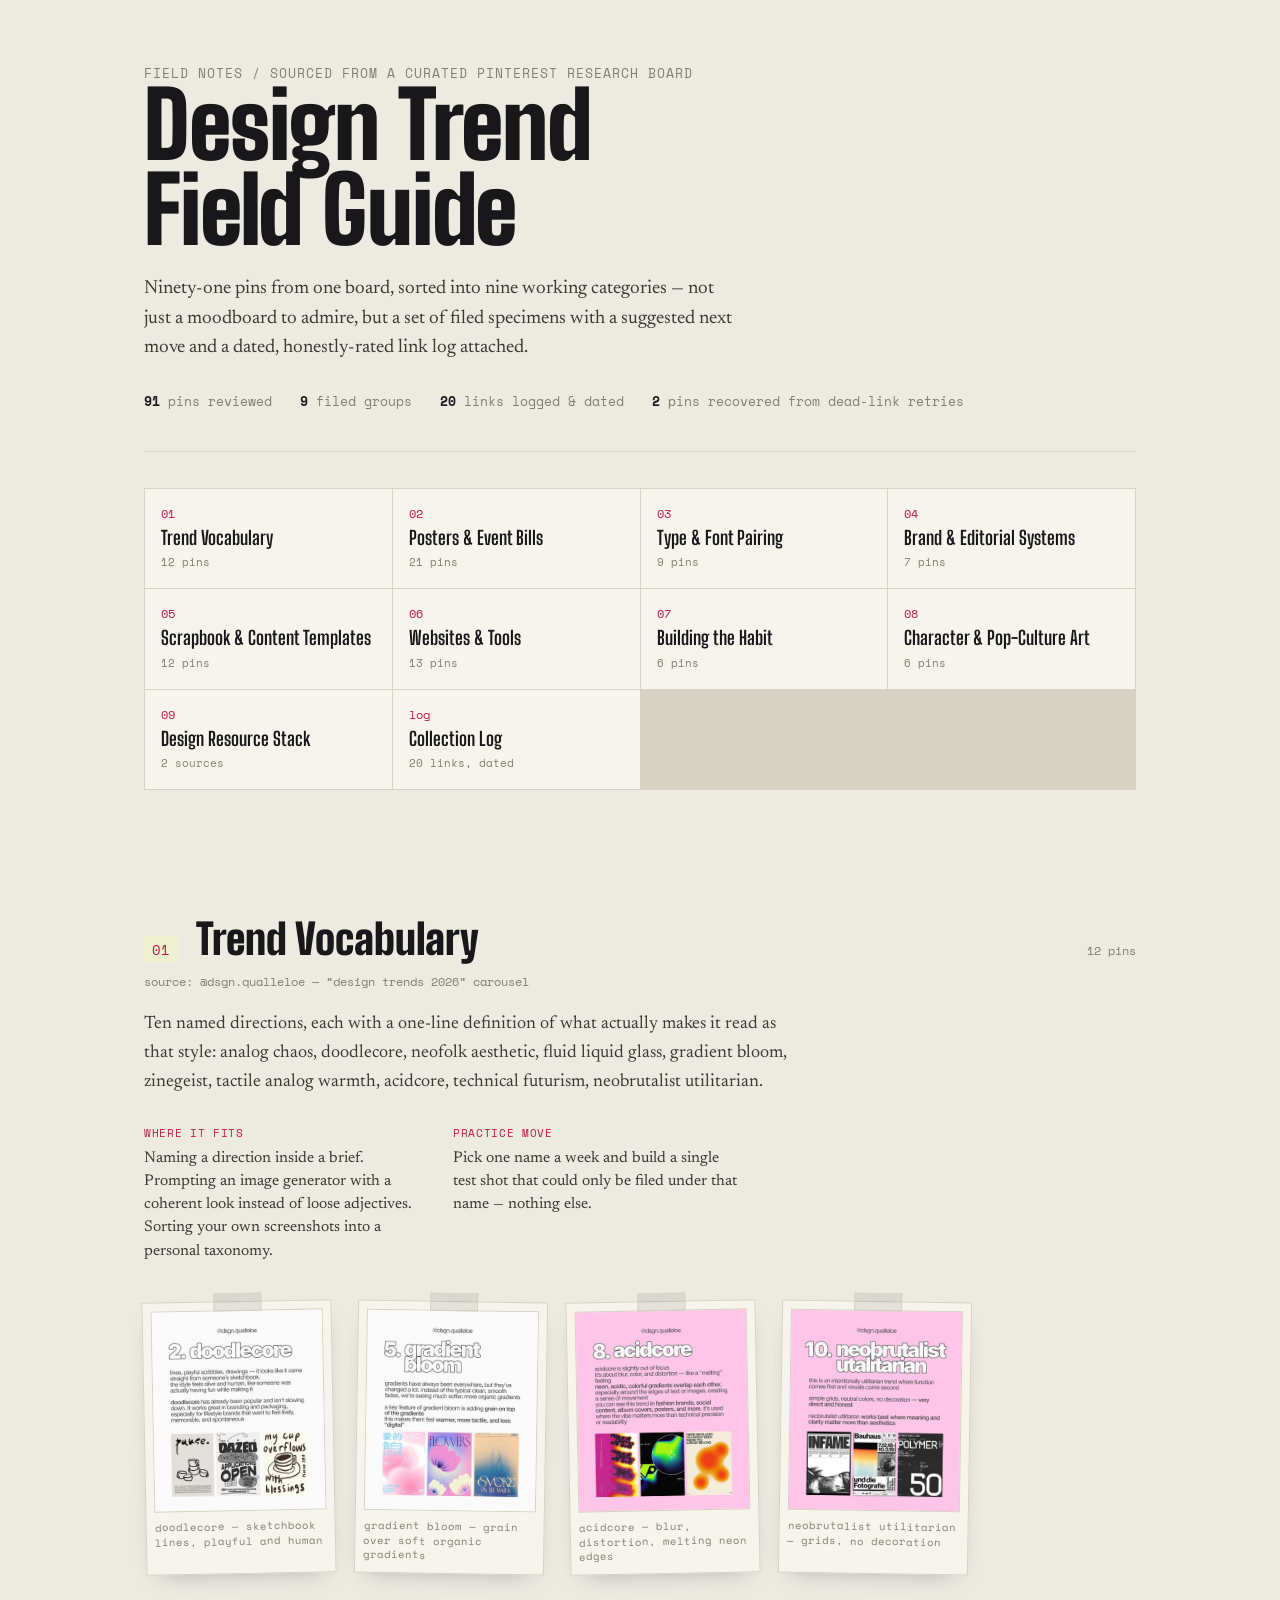
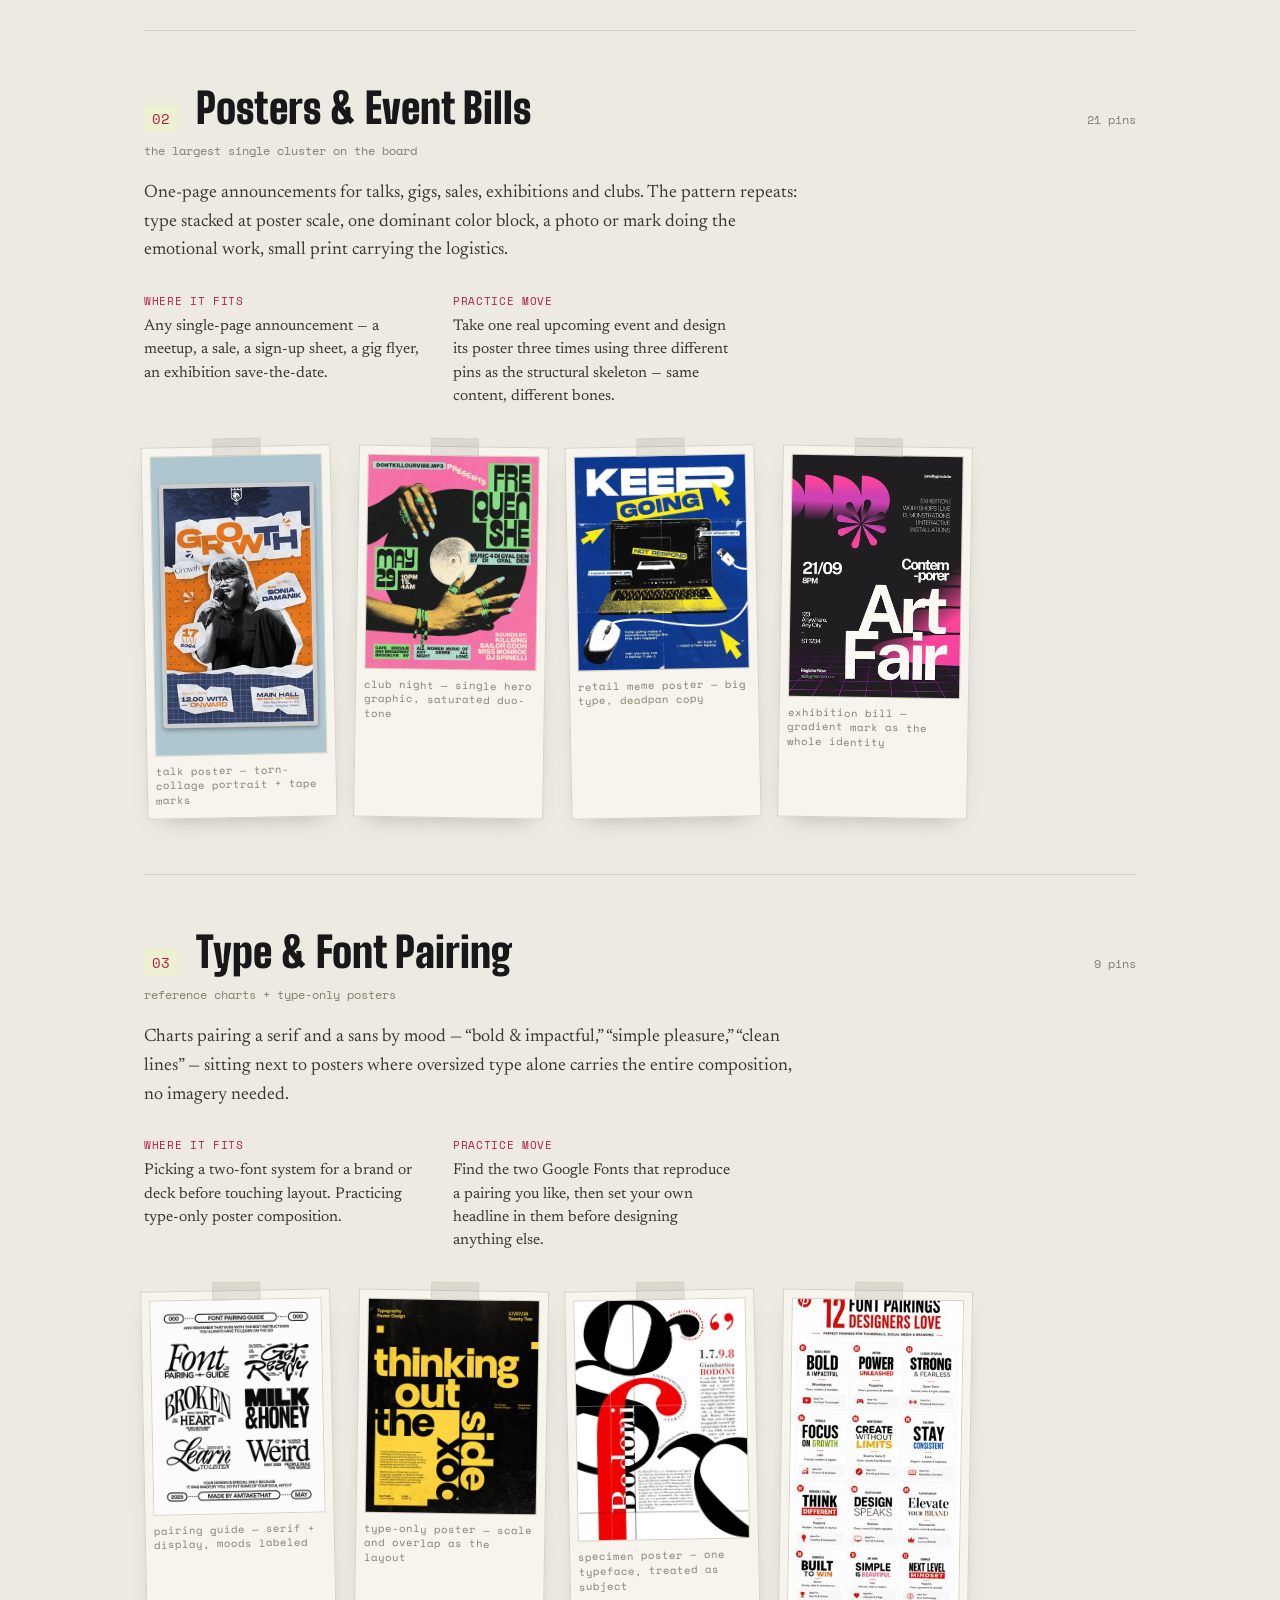
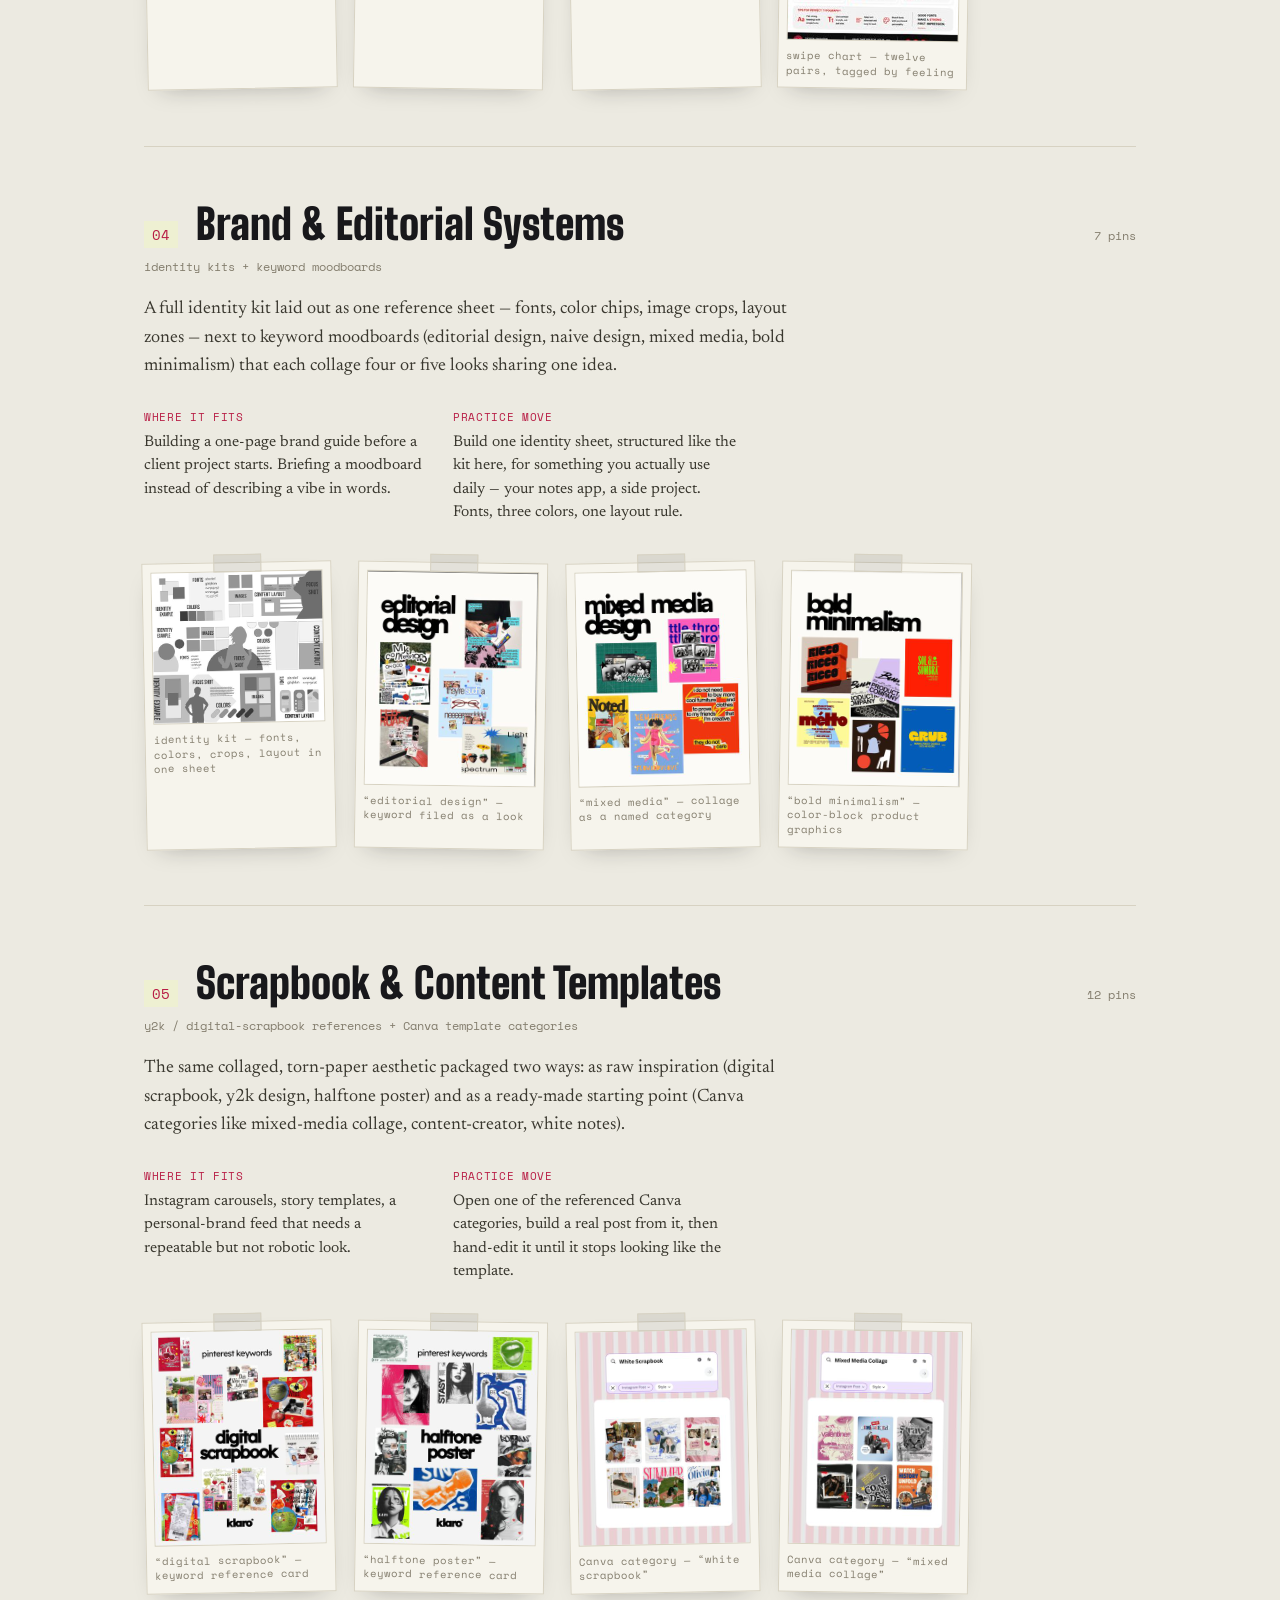
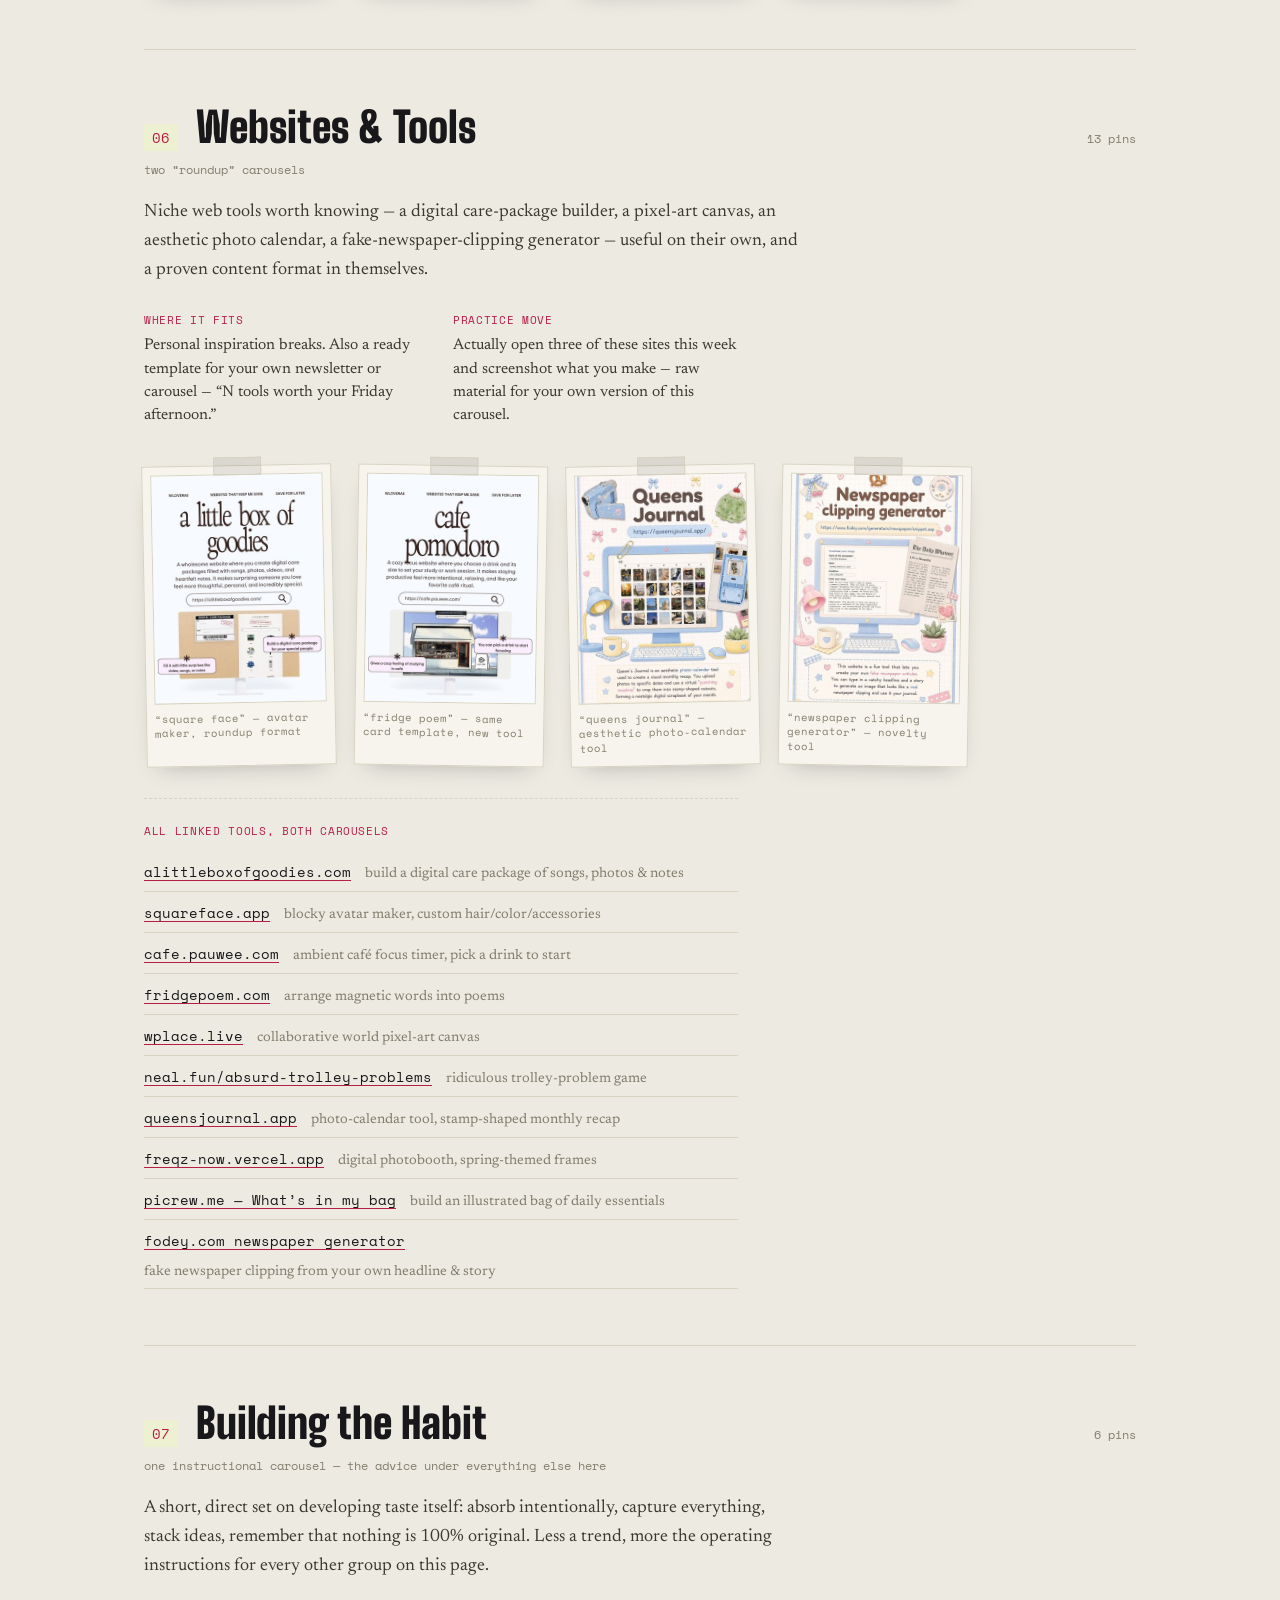
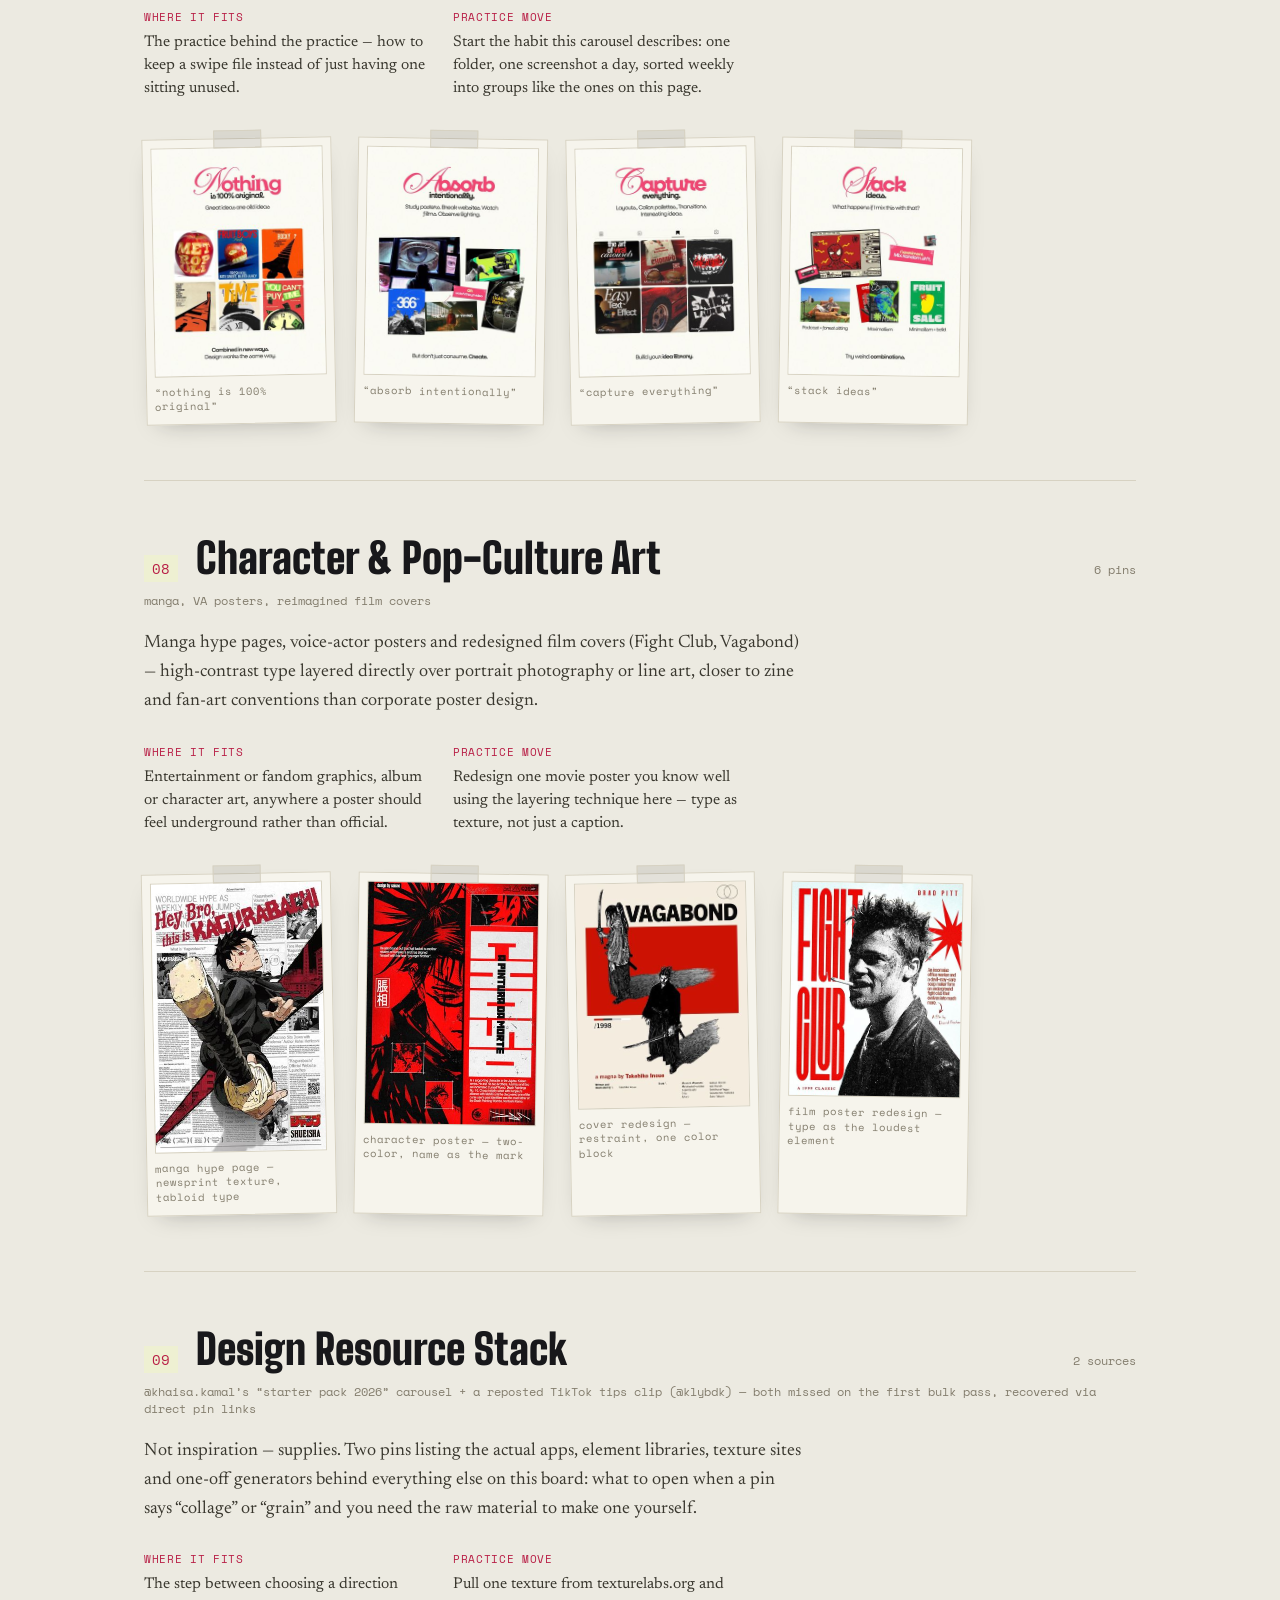
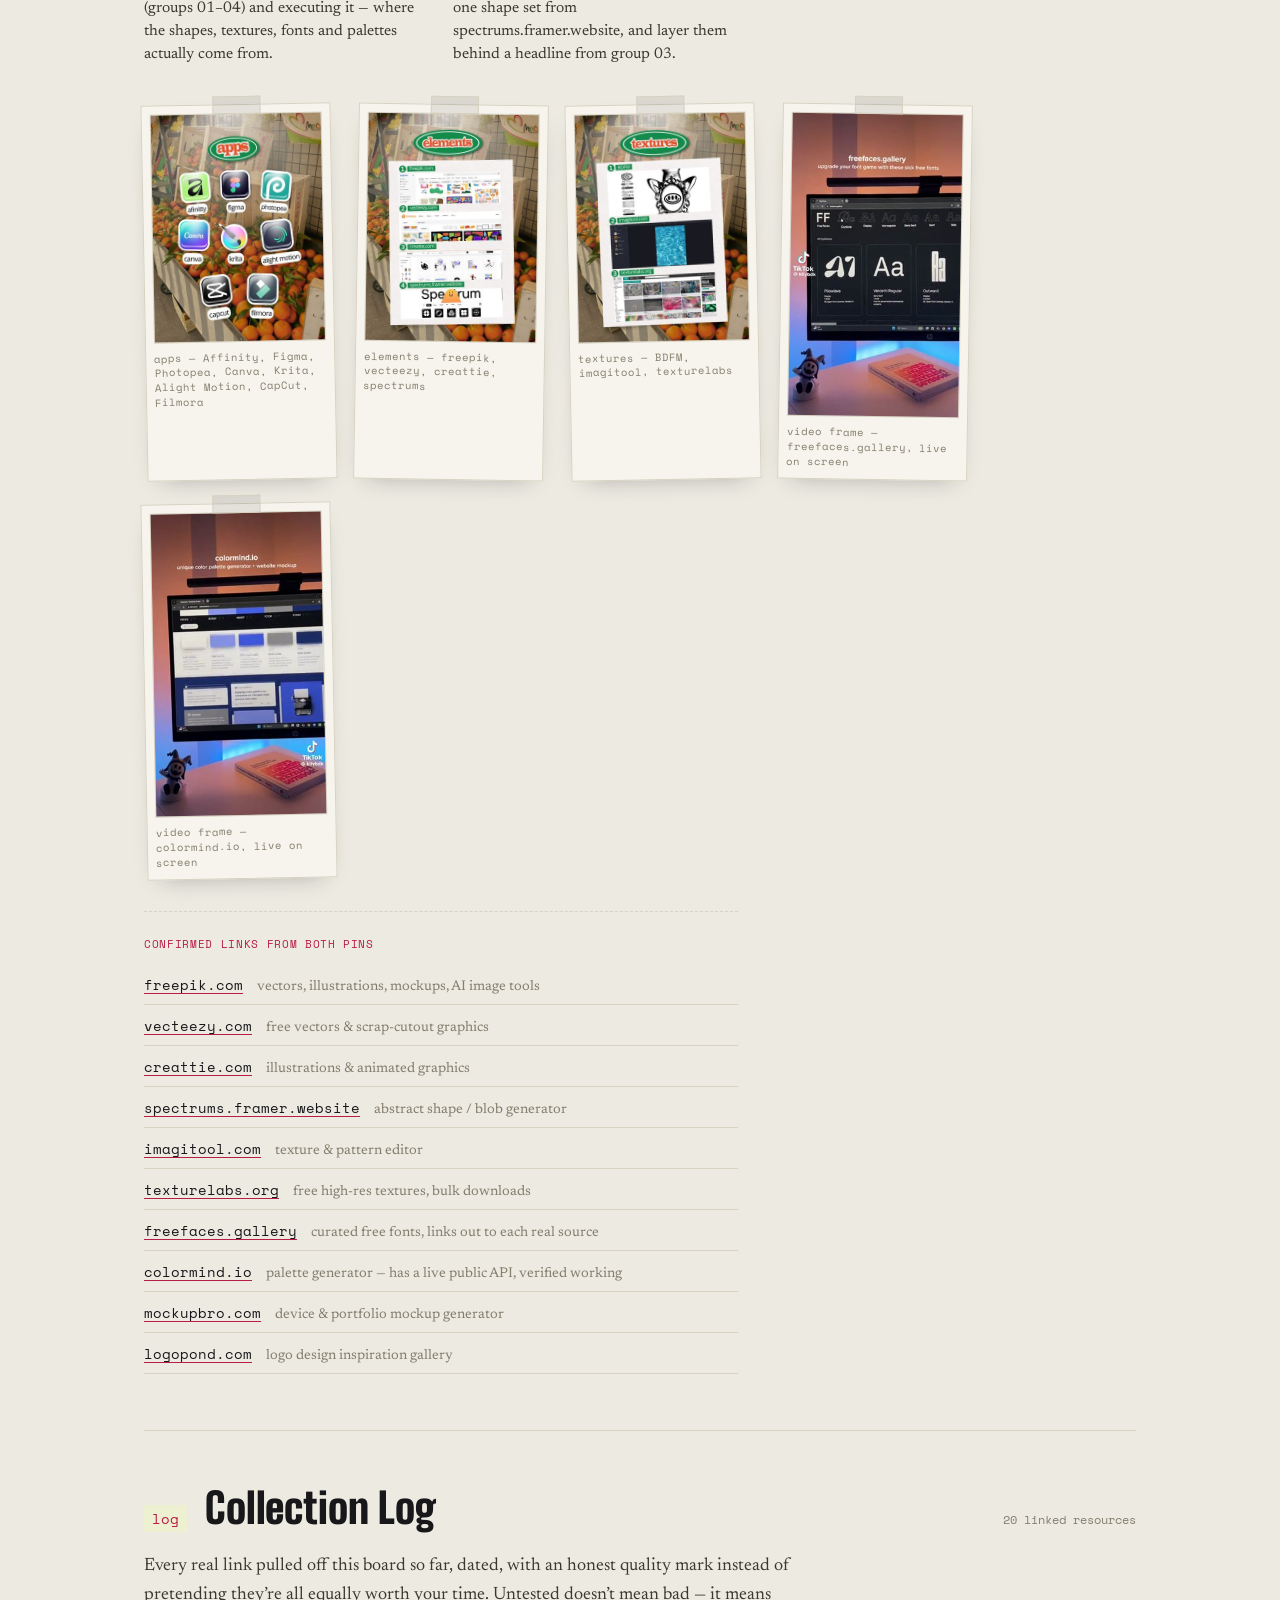
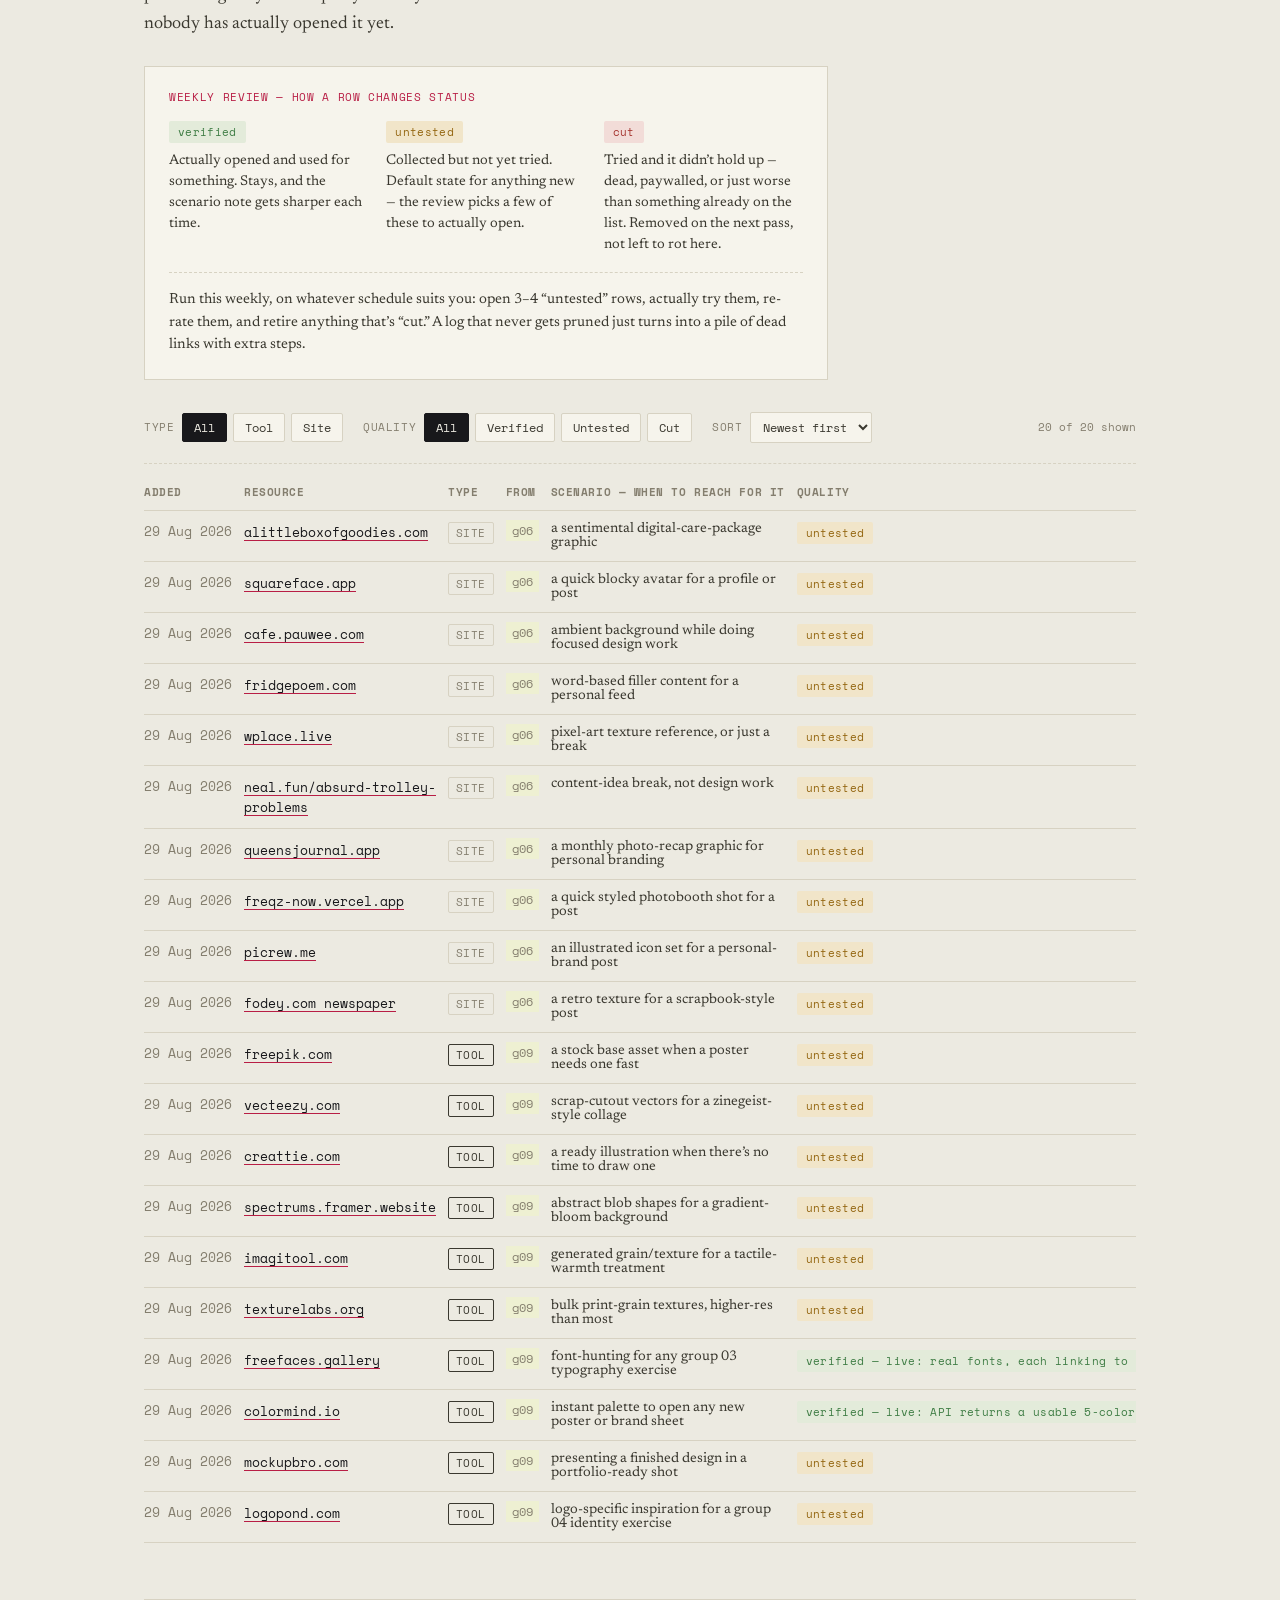
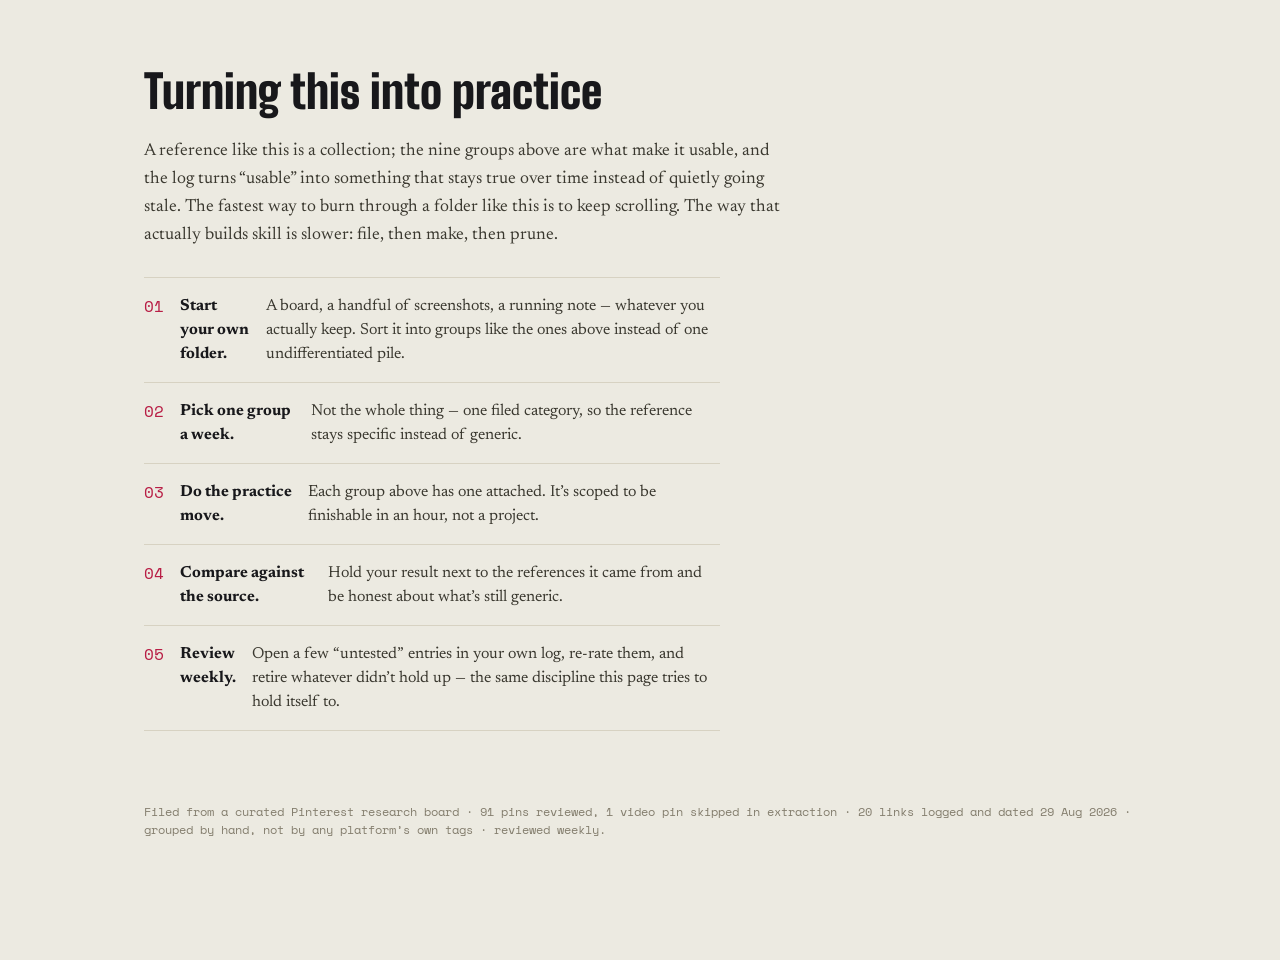
==== commit 18dfaf99: "Depersonalize the guide for public readers Drop the site owner's Pinterest handle from the eyebrow a" ====
--- a/index.html
+++ b/index.html
@@ -3,7 +3,11 @@
 <head>
   <meta charset="utf-8">
   <meta name="viewport" content="width=device-width,initial-scale=1">
-  <meta name="description" content="Design Trend Field Guide">
+  <meta name="description" content="A field guide to 2026 design trends and resources, filed by type with a practice move and a dated, quality-rated link log attached.">
+  <meta property="og:type" content="website">
+  <meta property="og:title" content="Design Trend Field Guide">
+  <meta property="og:description" content="Nine filed design directions, a dated resource log, and a practice move for each &mdash; built from real research, not a template.">
+  <meta name="twitter:card" content="summary">
   <title>Design Trend Field Guide</title>
   <link rel="stylesheet" href="https://fonts.googleapis.com/css2?family=Big+Shoulders+Display:wght@500;700;900&family=Newsreader:ital,opsz,wght@0,6..72,400;0,6..72,500;0,6..72,600;1,6..72,400&family=Space+Mono:wght@400;700&display=swap">
   <link rel="stylesheet" href="styles.css">
@@ -12,7 +16,7 @@
 <div class="wrap">
 
   <header class="masthead">
-    <span class="eyebrow">Field notes / pinterest.com/cheesecorn555/design-trend</span>
+    <span class="eyebrow">Field notes / sourced from a curated Pinterest research board</span>
     <h1>Design Trend<br>Field Guide</h1>
     <p class="lede">Ninety-one pins from one board, sorted into nine working categories &mdash; not just a moodboard to admire, but a set of filed specimens with a suggested next move and a dated, honestly-rated link log attached.</p>
     <div class="stat-row">
@@ -262,7 +266,7 @@
         <div><span class="pill warn">untested</span><p>Collected but not yet tried. Default state for anything new &mdash; the review picks a few of these to actually open.</p></div>
         <div><span class="pill cut">cut</span><p>Tried and it didn&rsquo;t hold up &mdash; dead, paywalled, or just worse than something already on the list. Removed on the next pass, not left to rot here.</p></div>
       </div>
-      <p class="review-cadence">Runs every Monday: open 3&ndash;4 &ldquo;untested&rdquo; rows, re-rate them, retire anything that&rsquo;s &ldquo;cut,&rdquo; and check whether last week&rsquo;s practice move actually got done. A standing reminder handles the trigger &mdash; results land as an update to this page, not a new one.</p>
+      <p class="review-cadence">Run this weekly, on whatever schedule suits you: open 3&ndash;4 &ldquo;untested&rdquo; rows, actually try them, re-rate them, and retire anything that&rsquo;s &ldquo;cut.&rdquo; A log that never gets pruned just turns into a pile of dead links with extra steps.</p>
     </div>
 
     <div class="log-controls" id="log-controls">
@@ -314,8 +318,8 @@
           <tr data-type="tool" data-quality="warn" data-date="2026-08-29" data-name="spectrums.framer.website"><td>29 Aug 2026</td><td><a href="https://spectrums.framer.website" target="_blank" rel="noopener">spectrums.framer.website</a></td><td><span class="tag tag-tool">tool</span></td><td><a href="#g09">g09</a></td><td>abstract blob shapes for a gradient-bloom background</td><td><span class="pill warn">untested</span></td></tr>
           <tr data-type="tool" data-quality="warn" data-date="2026-08-29" data-name="imagitool.com"><td>29 Aug 2026</td><td><a href="https://www.imagitool.com" target="_blank" rel="noopener">imagitool.com</a></td><td><span class="tag tag-tool">tool</span></td><td><a href="#g09">g09</a></td><td>generated grain/texture for a tactile-warmth treatment</td><td><span class="pill warn">untested</span></td></tr>
           <tr data-type="tool" data-quality="warn" data-date="2026-08-29" data-name="texturelabs.org"><td>29 Aug 2026</td><td><a href="https://texturelabs.org" target="_blank" rel="noopener">texturelabs.org</a></td><td><span class="tag tag-tool">tool</span></td><td><a href="#g09">g09</a></td><td>bulk print-grain textures, higher-res than most</td><td><span class="pill warn">untested</span></td></tr>
-          <tr data-type="tool" data-quality="ok" data-date="2026-08-29" data-name="freefaces.gallery"><td>29 Aug 2026</td><td><a href="https://freefaces.gallery" target="_blank" rel="noopener">freefaces.gallery</a></td><td><span class="tag tag-tool">tool</span></td><td><a href="#g09">g09</a></td><td>font-hunting for any group 03 typography exercise</td><td><span class="pill ok">verified &mdash; used: Space Grotesk + Martian Mono, built the group 01 poster</span></td></tr>
-          <tr data-type="tool" data-quality="ok" data-date="2026-08-29" data-name="colormind.io"><td>29 Aug 2026</td><td><a href="https://colormind.io" target="_blank" rel="noopener">colormind.io</a></td><td><span class="tag tag-tool">tool</span></td><td><a href="#g09">g09</a></td><td>instant palette to open any new poster or brand sheet</td><td><span class="pill ok">verified &mdash; used: default-model palette, built the group 01 poster</span></td></tr>
+          <tr data-type="tool" data-quality="ok" data-date="2026-08-29" data-name="freefaces.gallery"><td>29 Aug 2026</td><td><a href="https://freefaces.gallery" target="_blank" rel="noopener">freefaces.gallery</a></td><td><span class="tag tag-tool">tool</span></td><td><a href="#g09">g09</a></td><td>font-hunting for any group 03 typography exercise</td><td><span class="pill ok">verified &mdash; live: real fonts, each linking to its actual source</span></td></tr>
+          <tr data-type="tool" data-quality="ok" data-date="2026-08-29" data-name="colormind.io"><td>29 Aug 2026</td><td><a href="https://colormind.io" target="_blank" rel="noopener">colormind.io</a></td><td><span class="tag tag-tool">tool</span></td><td><a href="#g09">g09</a></td><td>instant palette to open any new poster or brand sheet</td><td><span class="pill ok">verified &mdash; live: API returns a usable 5-color palette on demand</span></td></tr>
           <tr data-type="tool" data-quality="warn" data-date="2026-08-29" data-name="mockupbro.com"><td>29 Aug 2026</td><td><a href="https://mockupbro.com" target="_blank" rel="noopener">mockupbro.com</a></td><td><span class="tag tag-tool">tool</span></td><td><a href="#g09">g09</a></td><td>presenting a finished design in a portfolio-ready shot</td><td><span class="pill warn">untested</span></td></tr>
           <tr data-type="tool" data-quality="warn" data-date="2026-08-29" data-name="logopond.com"><td>29 Aug 2026</td><td><a href="https://logopond.com" target="_blank" rel="noopener">logopond.com</a></td><td><span class="tag tag-tool">tool</span></td><td><a href="#g09">g09</a></td><td>logo-specific inspiration for a group 04 identity exercise</td><td><span class="pill warn">untested</span></td></tr>
         </tbody>
@@ -326,18 +330,18 @@
 
   <section class="practice">
     <h2>Turning this into practice</h2>
-    <p>The board is a collection; the nine groups above are what make it usable, and the log turns &ldquo;usable&rdquo; into something that stays true over time instead of quietly going stale. The fastest way to burn through a folder like this is to keep scrolling. The way that actually builds skill is slower: file, then make, then prune.</p>
+    <p>A reference like this is a collection; the nine groups above are what make it usable, and the log turns &ldquo;usable&rdquo; into something that stays true over time instead of quietly going stale. The fastest way to burn through a folder like this is to keep scrolling. The way that actually builds skill is slower: file, then make, then prune.</p>
     <ol class="loop">
-      <li><b>Send me a link.</b> A board, a single pin, or a search term &mdash; I&rsquo;ll pull it, file it into groups like these, and log it with today&rsquo;s date.</li>
-      <li><b>Pick one group a week.</b> Not the whole board &mdash; one filed category, so the reference stays specific instead of generic.</li>
+      <li><b>Start your own folder.</b> A board, a handful of screenshots, a running note &mdash; whatever you actually keep. Sort it into groups like the ones above instead of one undifferentiated pile.</li>
+      <li><b>Pick one group a week.</b> Not the whole thing &mdash; one filed category, so the reference stays specific instead of generic.</li>
       <li><b>Do the practice move.</b> Each group above has one attached. It&rsquo;s scoped to be finishable in an hour, not a project.</li>
-      <li><b>Bring me the result.</b> I can compare it against the pins it was built from and point at what&rsquo;s still generic.</li>
-      <li><b>Monday review, automatically.</b> A standing check-in opens a few untested log rows, re-rates them, and cuts what didn&rsquo;t hold up &mdash; so this page reflects what&rsquo;s actually good, not just what was ever collected.</li>
+      <li><b>Compare against the source.</b> Hold your result next to the references it came from and be honest about what&rsquo;s still generic.</li>
+      <li><b>Review weekly.</b> Open a few &ldquo;untested&rdquo; entries in your own log, re-rate them, and retire whatever didn&rsquo;t hold up &mdash; the same discipline this page tries to hold itself to.</li>
     </ol>
   </section>
 
   <footer class="colophon">
-    Filed from pinterest.com/cheesecorn555/design-trend &middot; 91 pins reviewed, 1 video pin skipped in extraction &middot; 20 links logged and dated 29 Aug 2026 &middot; grouped by hand, not by Pinterest&rsquo;s own tags &middot; reviewed weekly. &middot; <a href="privacy/">Privacy notice</a>
+    Filed from a curated Pinterest research board &middot; 91 pins reviewed, 1 video pin skipped in extraction &middot; 20 links logged and dated 29 Aug 2026 &middot; grouped by hand, not by any platform&rsquo;s own tags &middot; reviewed weekly.
   </footer>
 
 </div>
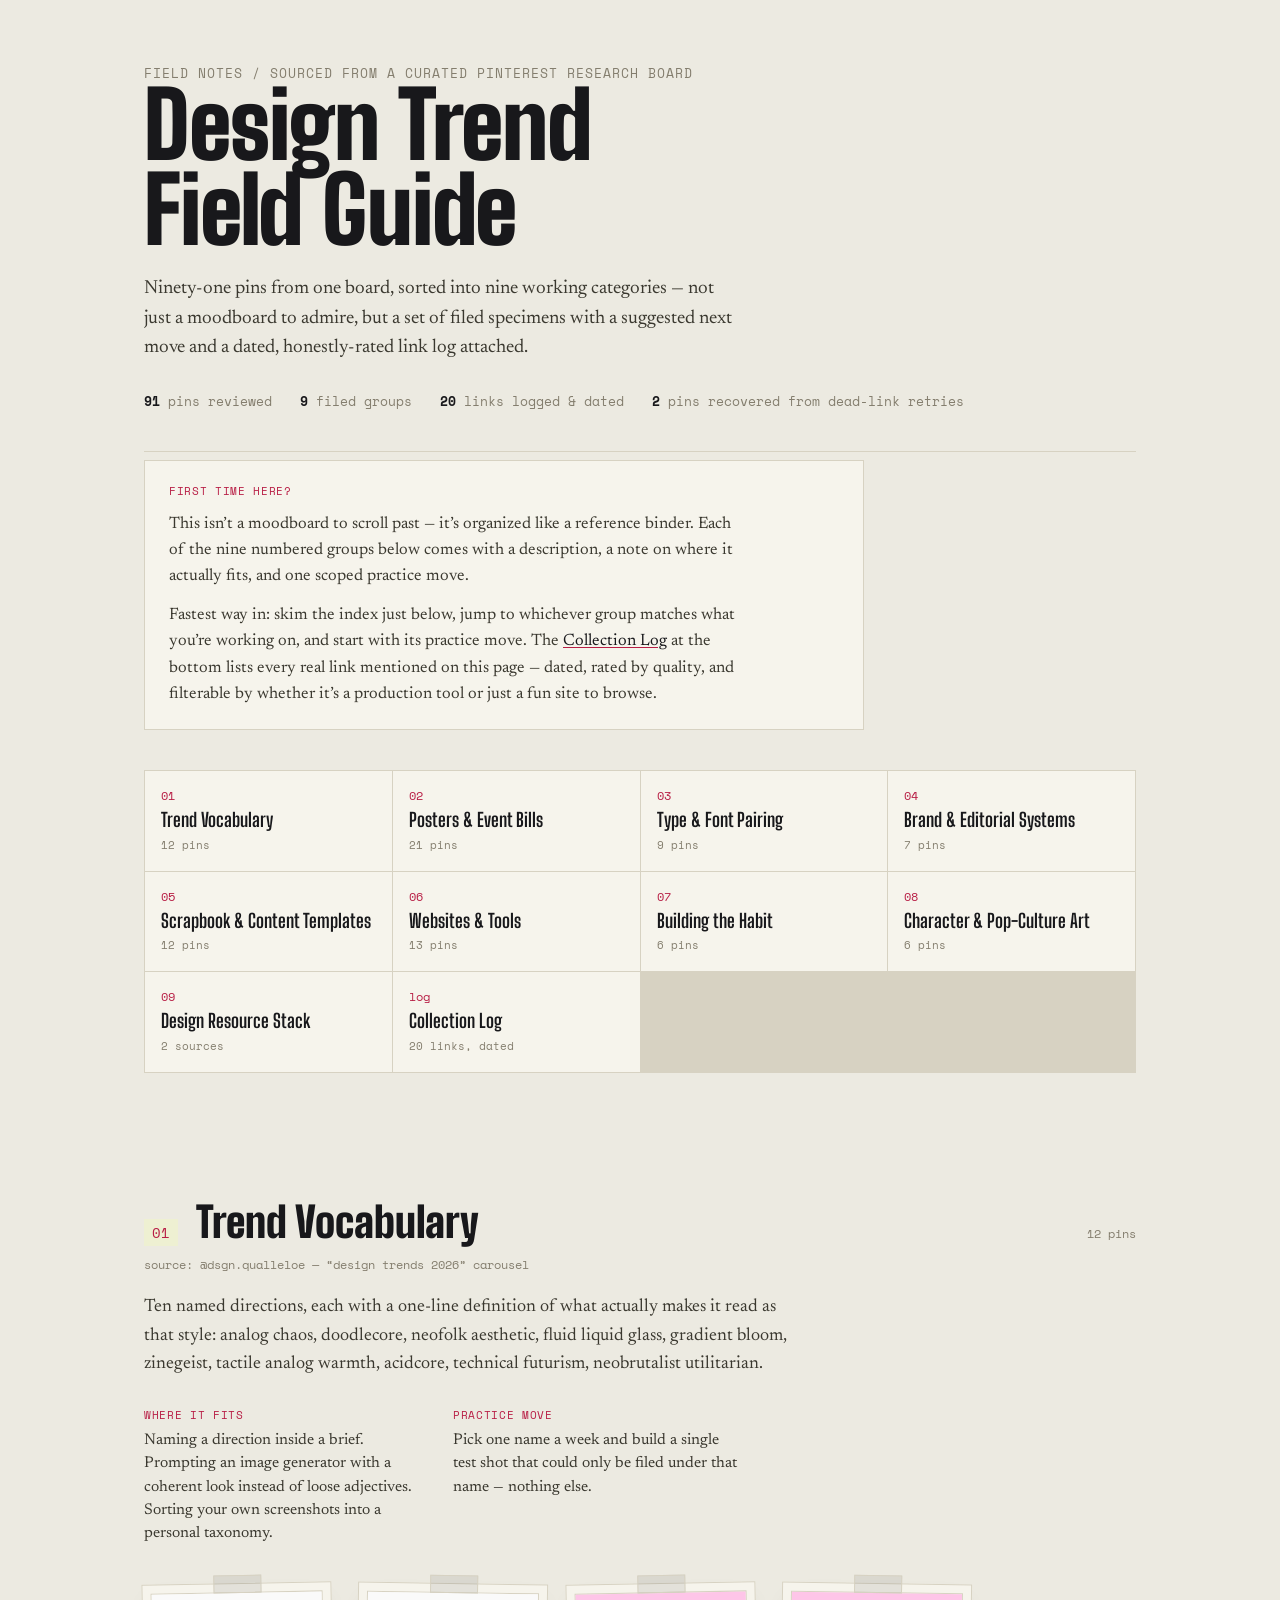
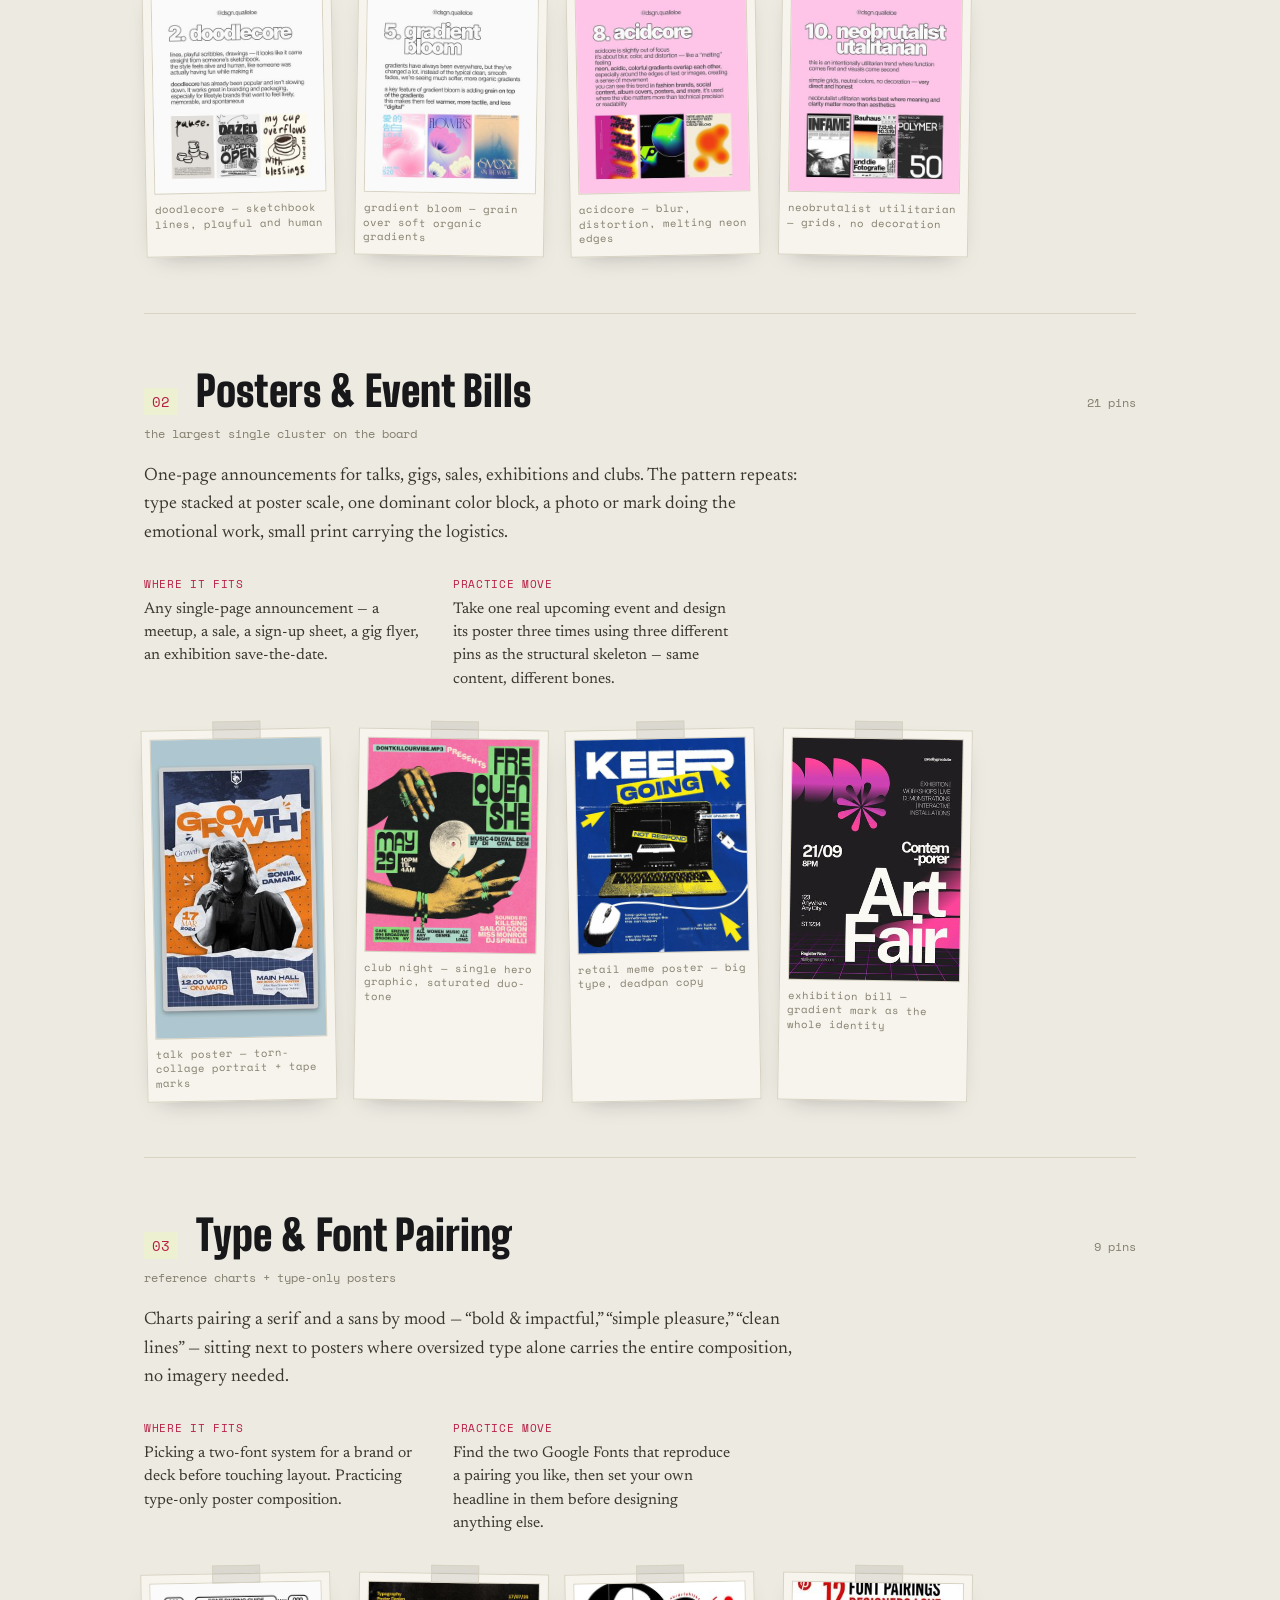
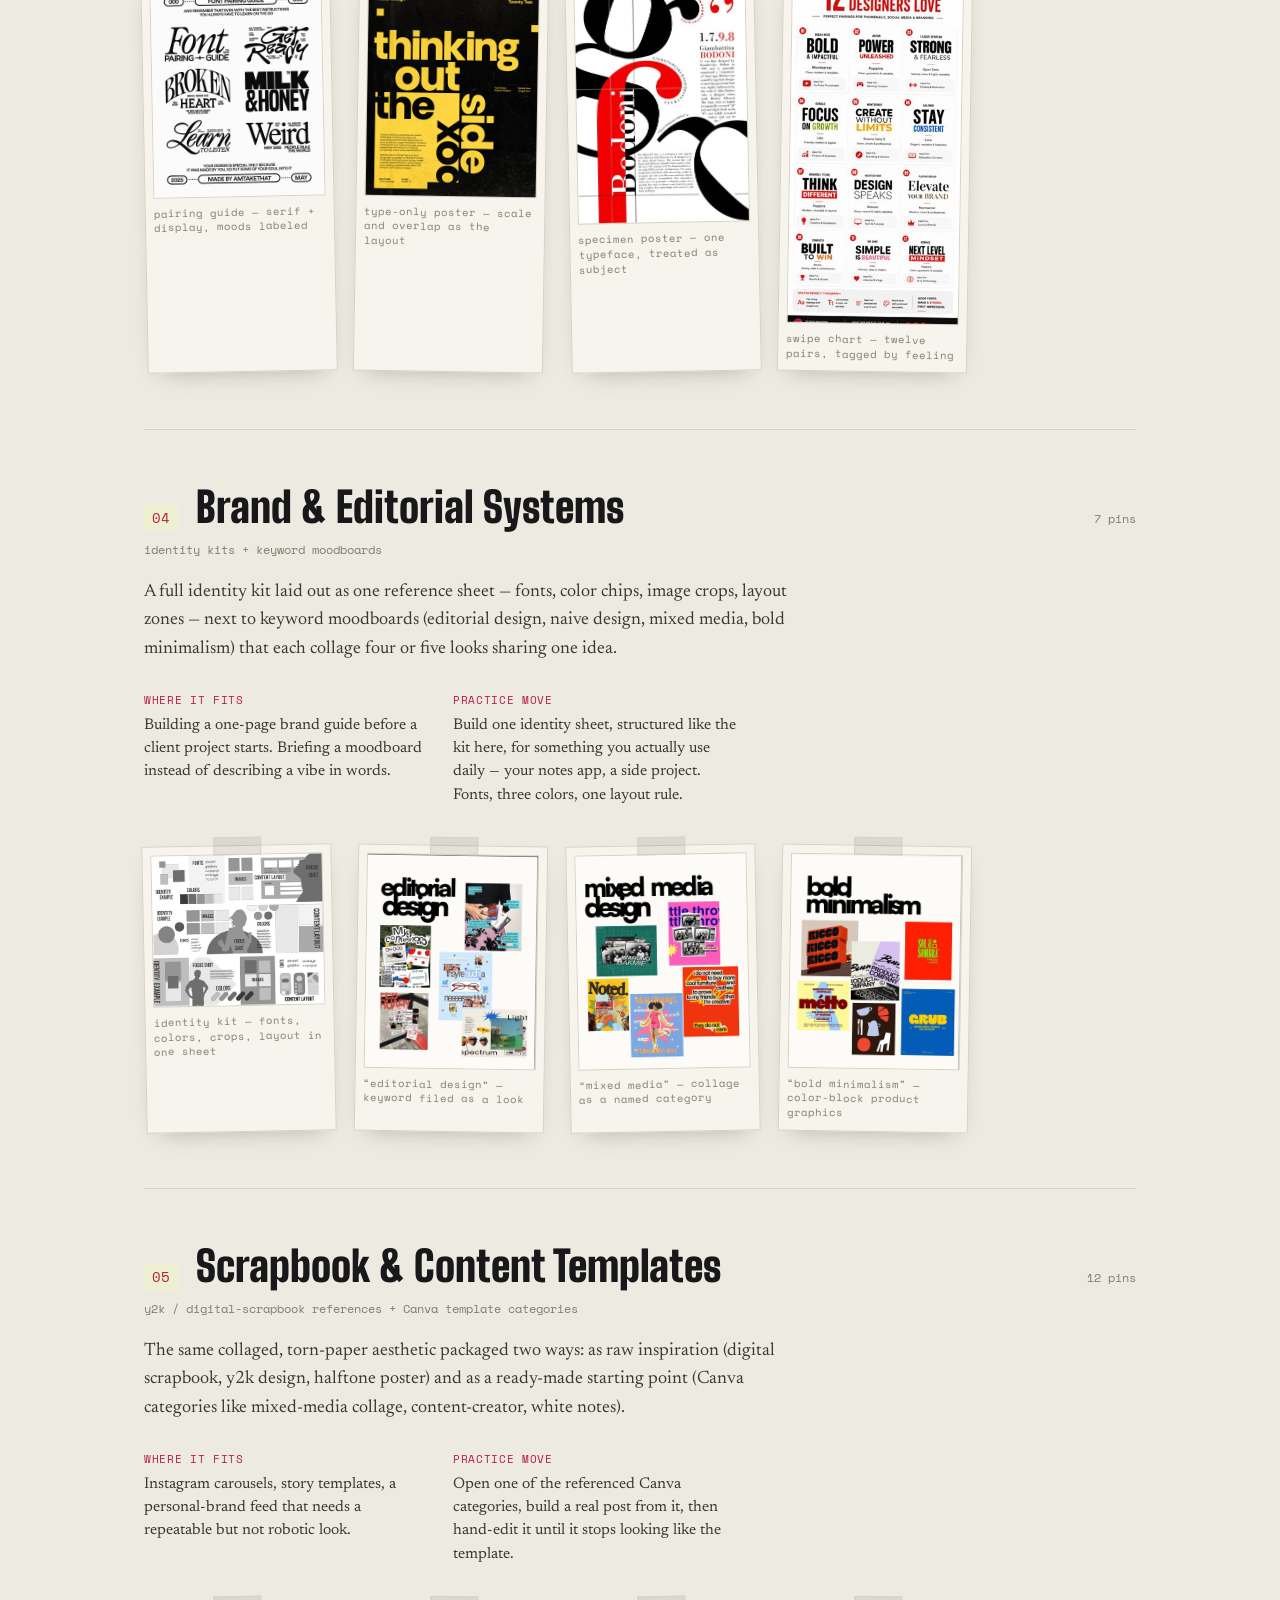
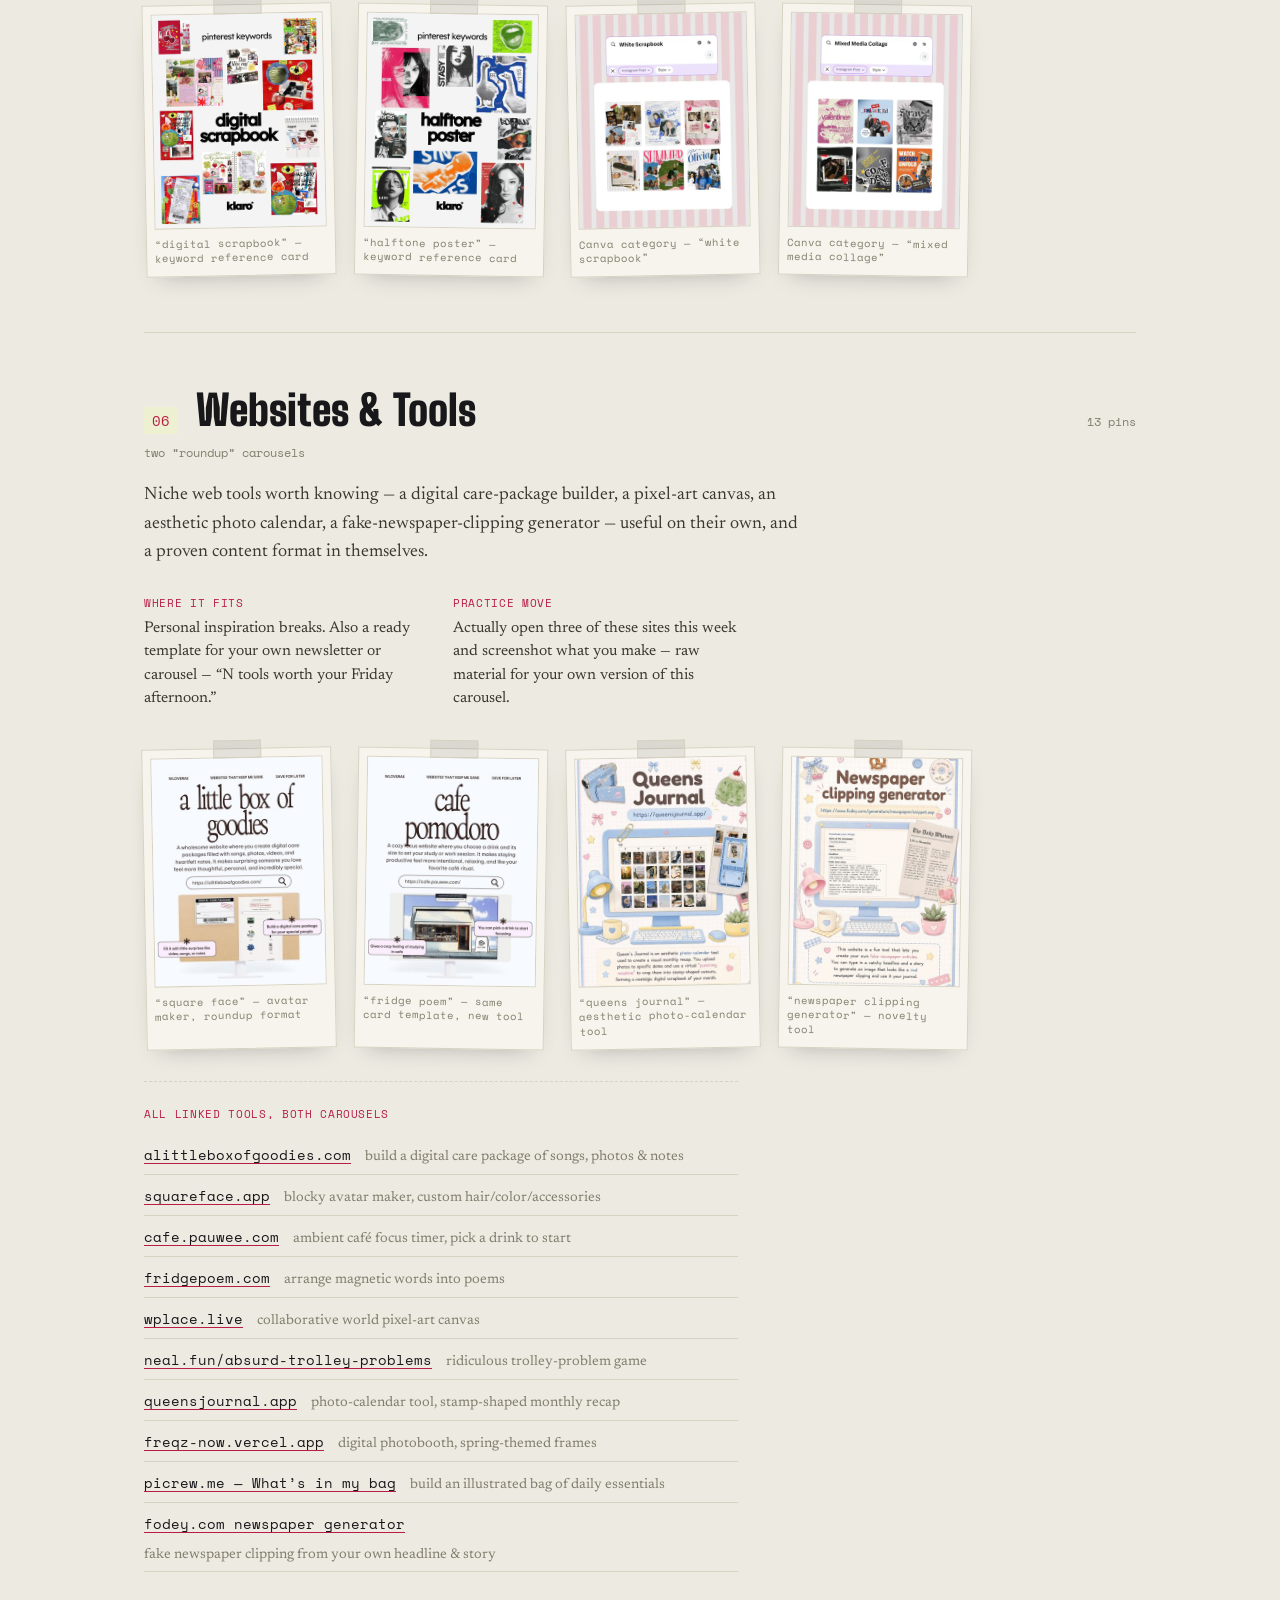
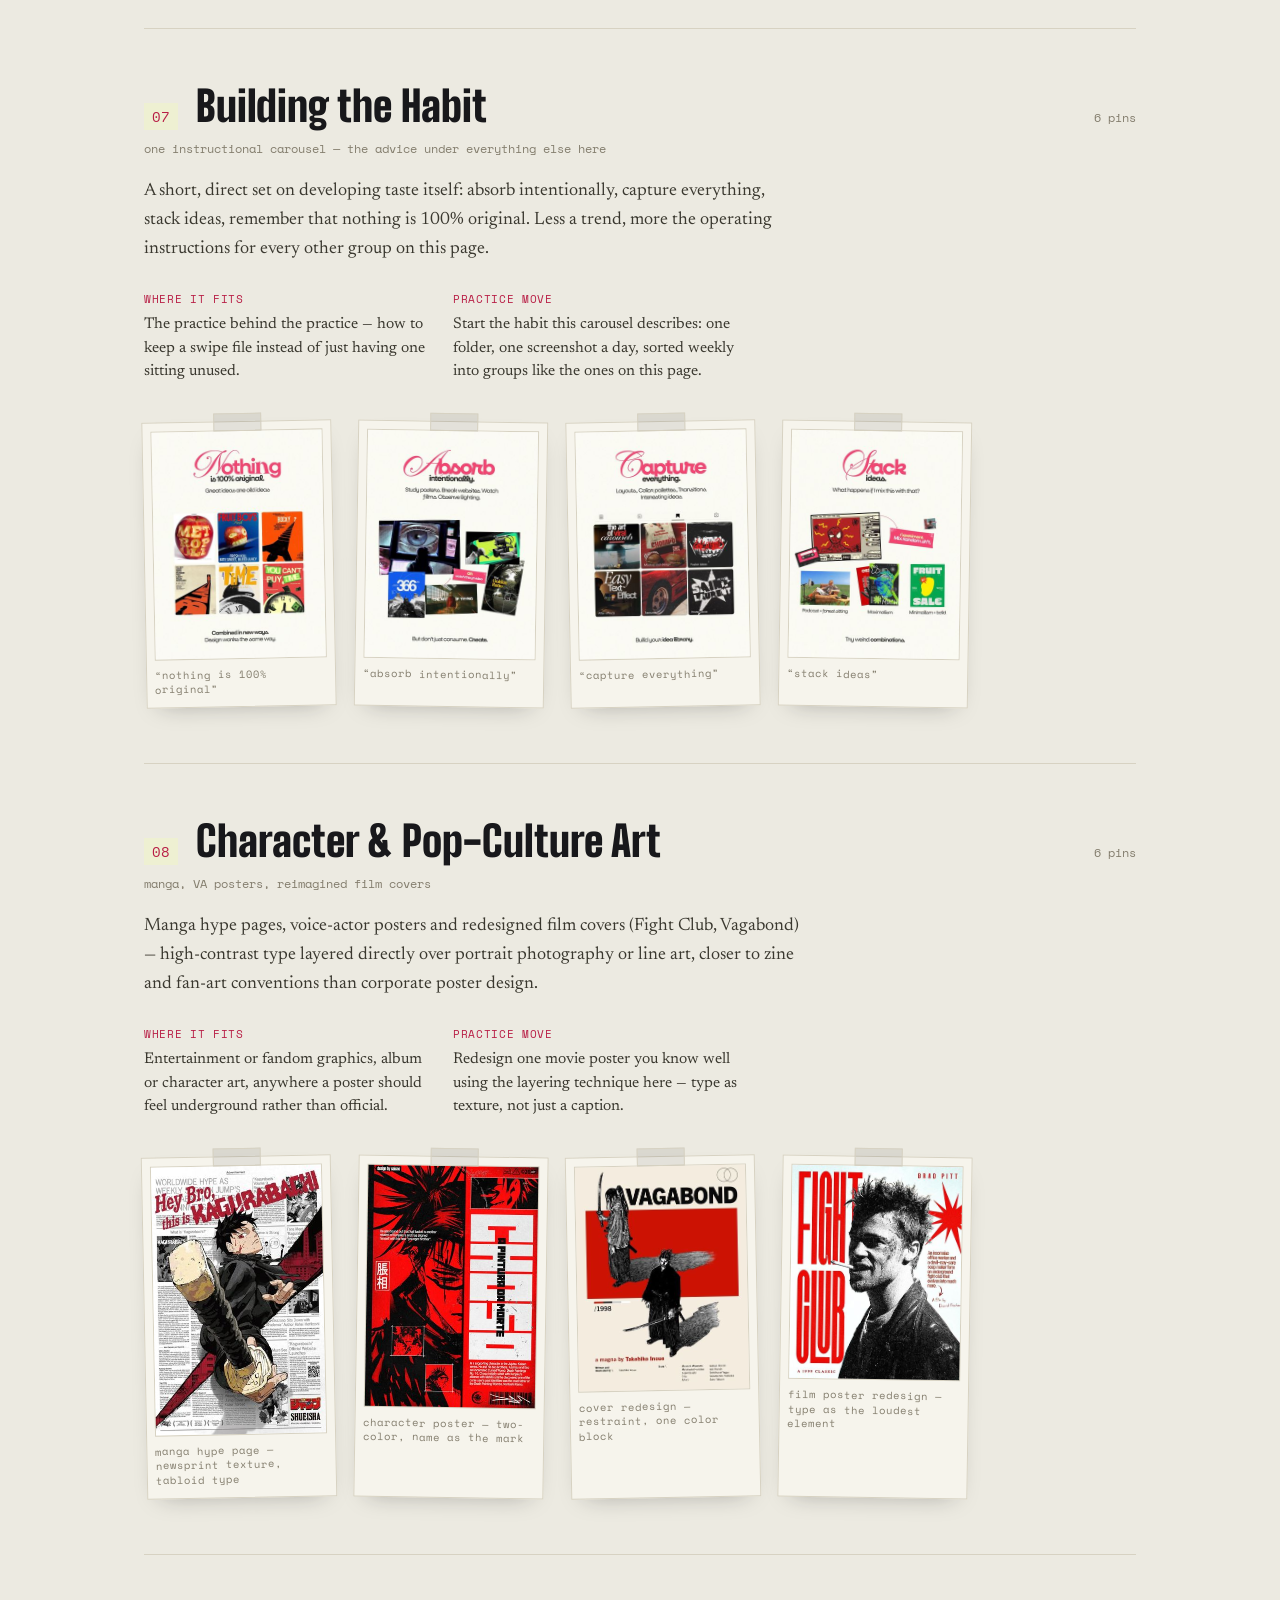
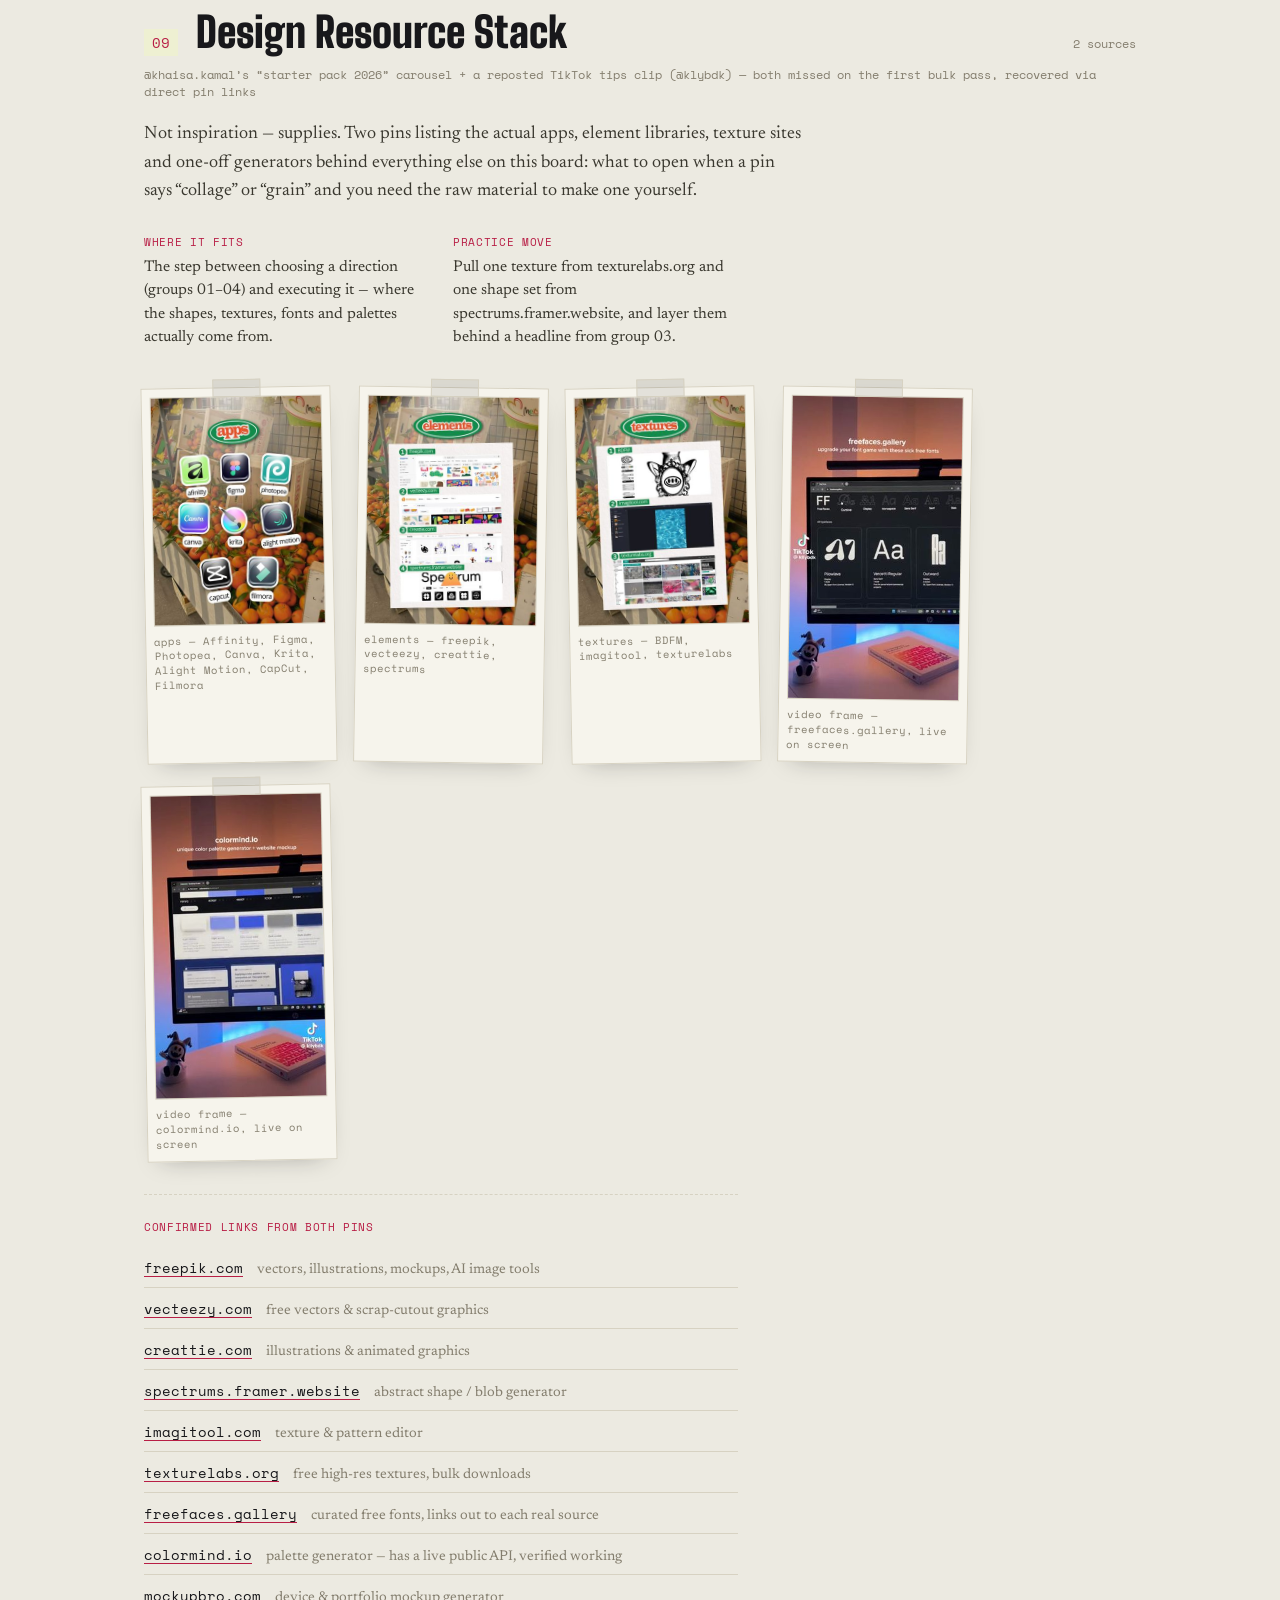
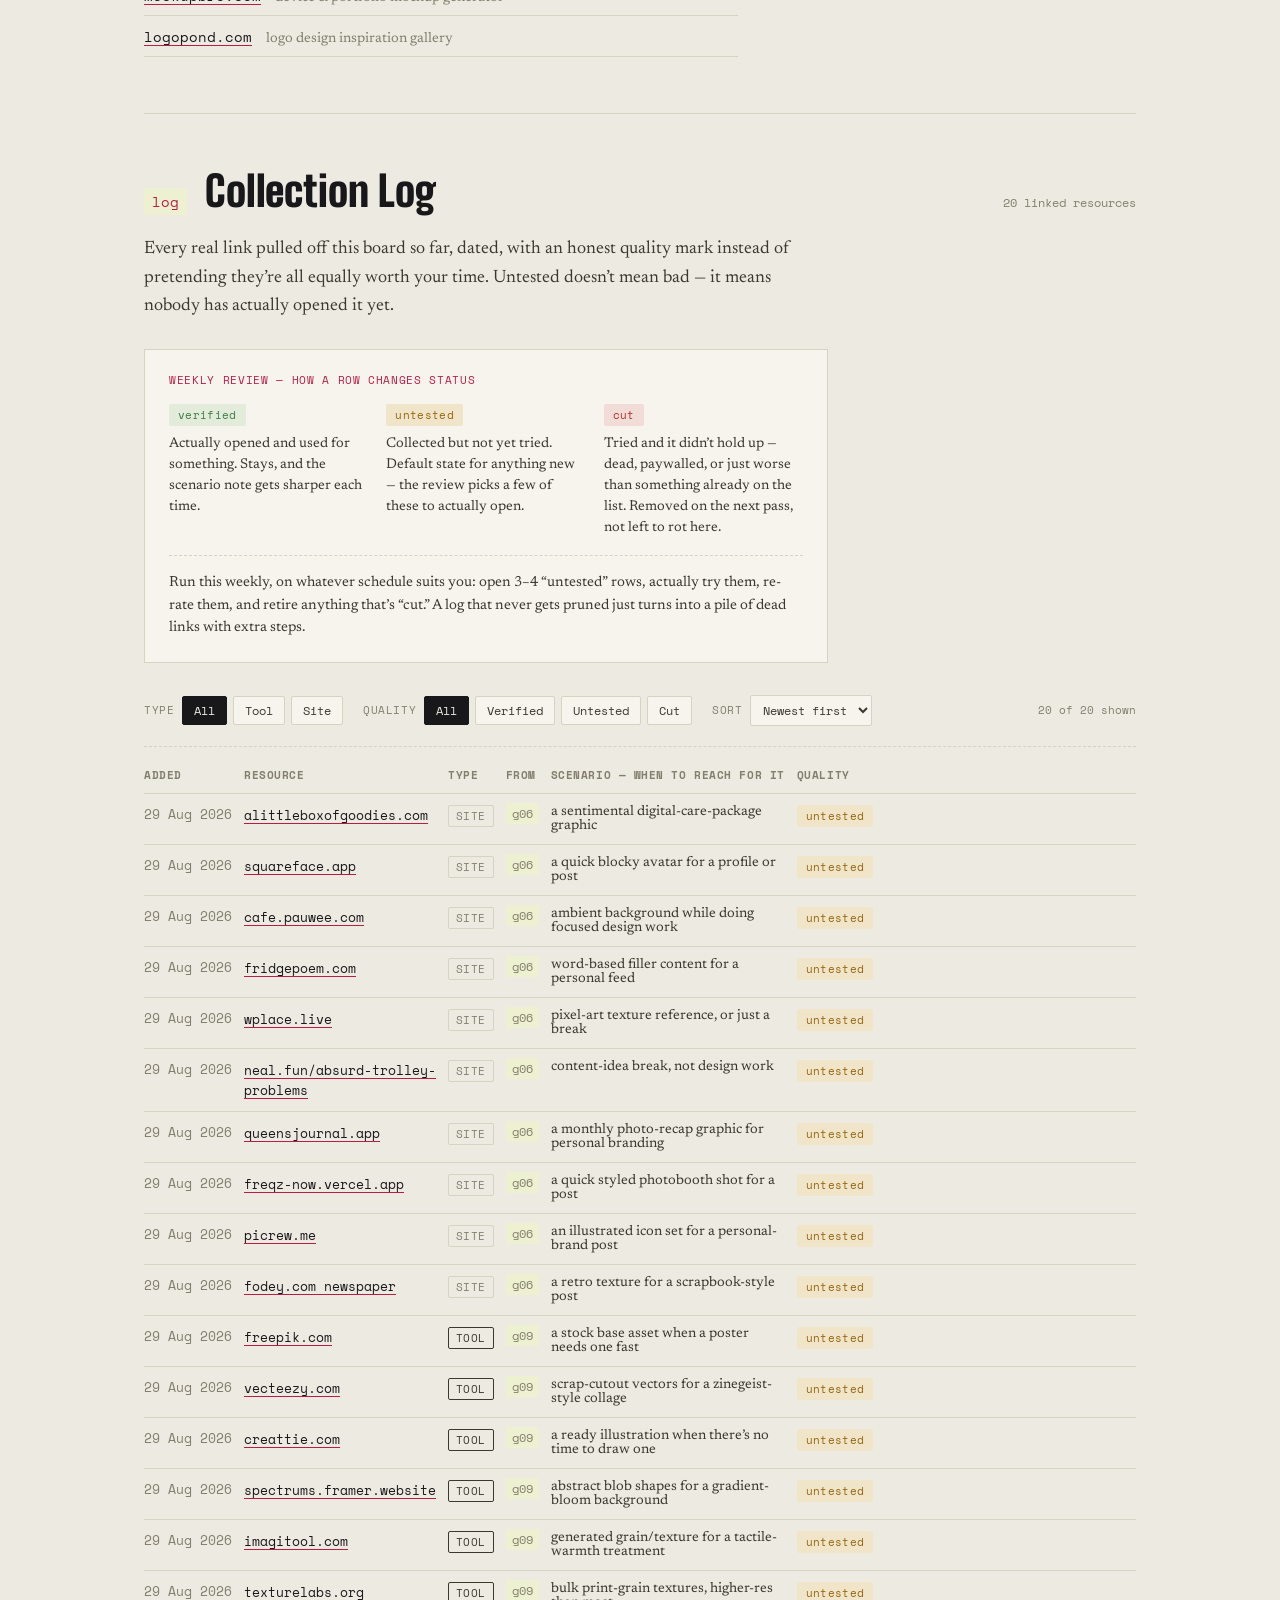
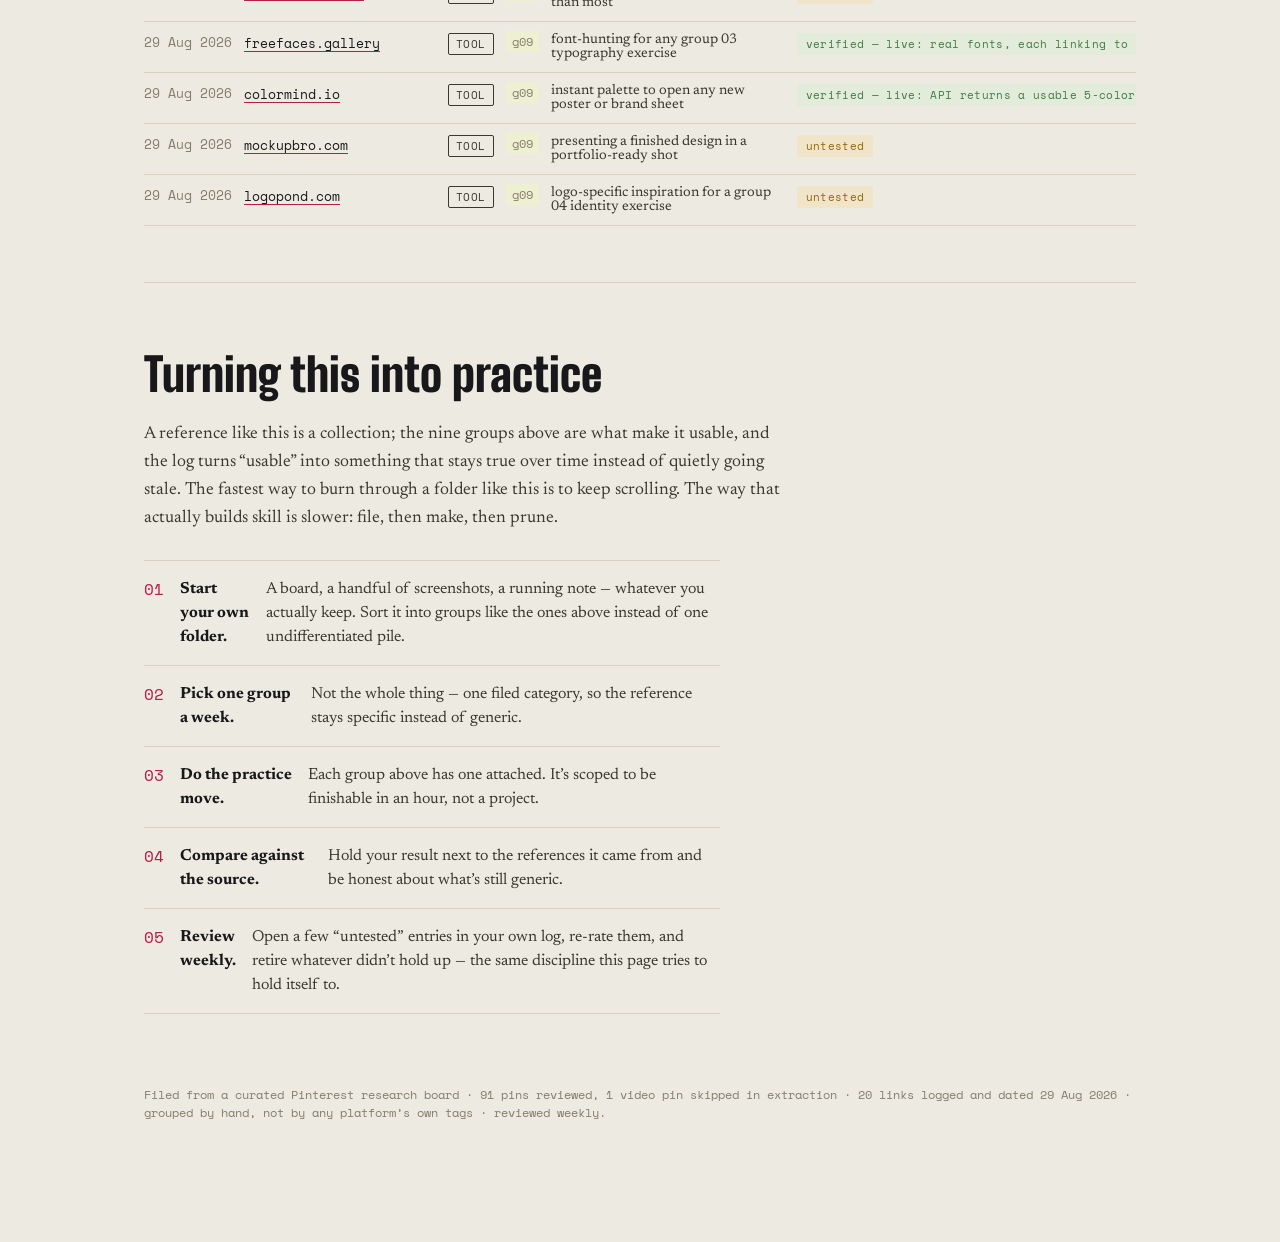
==== commit 0acbd373: "Add first-time-visitor intro blurb (experiment) Orients a cold visitor before they hit group 01: wha" ====
--- a/index.html
+++ b/index.html
@@ -26,6 +26,12 @@
       <span class="stat"><b>2</b> pins recovered from dead-link retries</span>
     </div>
   </header>
+
+  <div class="intro-note">
+    <span class="label">First time here?</span>
+    <p>This isn&rsquo;t a moodboard to scroll past &mdash; it&rsquo;s organized like a reference binder. Each of the nine numbered groups below comes with a description, a note on where it actually fits, and one scoped practice move.</p>
+    <p>Fastest way in: skim the index just below, jump to whichever group matches what you&rsquo;re working on, and start with its practice move. The <a href="#log">Collection Log</a> at the bottom lists every real link mentioned on this page &mdash; dated, rated by quality, and filterable by whether it&rsquo;s a production tool or just a fun site to browse.</p>
+  </div>
 
   <nav class="index" aria-label="Catalog index">
     <a href="#g01"><span class="n">01</span><span class="t">Trend Vocabulary</span><span class="c">12 pins</span></a>
--- a/styles.css
+++ b/styles.css
@@ -320,6 +320,33 @@
   .pill.warn{color:var(--warn); background:var(--warn-bg);}
   .pill.cut{color:var(--cut); background:var(--cut-bg);}
 
+  .intro-note{
+    background:var(--paper-raised);
+    border:1px solid var(--line);
+    padding:22px 24px;
+    margin:0 0 40px;
+    max-width:720px;
+  }
+  .intro-note .label{
+    font-family:'Space Mono', monospace;
+    font-size:11px;
+    letter-spacing:.06em;
+    text-transform:uppercase;
+    color:var(--signal);
+    display:block;
+    margin-bottom:12px;
+  }
+  .intro-note p{
+    font-size:16.5px;
+    line-height:1.6;
+    color:var(--ink-soft);
+    margin:0 0 12px;
+    max-width:64ch;
+  }
+  .intro-note p:last-child{margin-bottom:0;}
+  .intro-note a{color:var(--ink); text-decoration-color:var(--signal); text-underline-offset:2px;}
+  .intro-note a:hover{color:var(--signal);}
+
   .review-note{
     background:var(--paper-raised);
     border:1px solid var(--line);
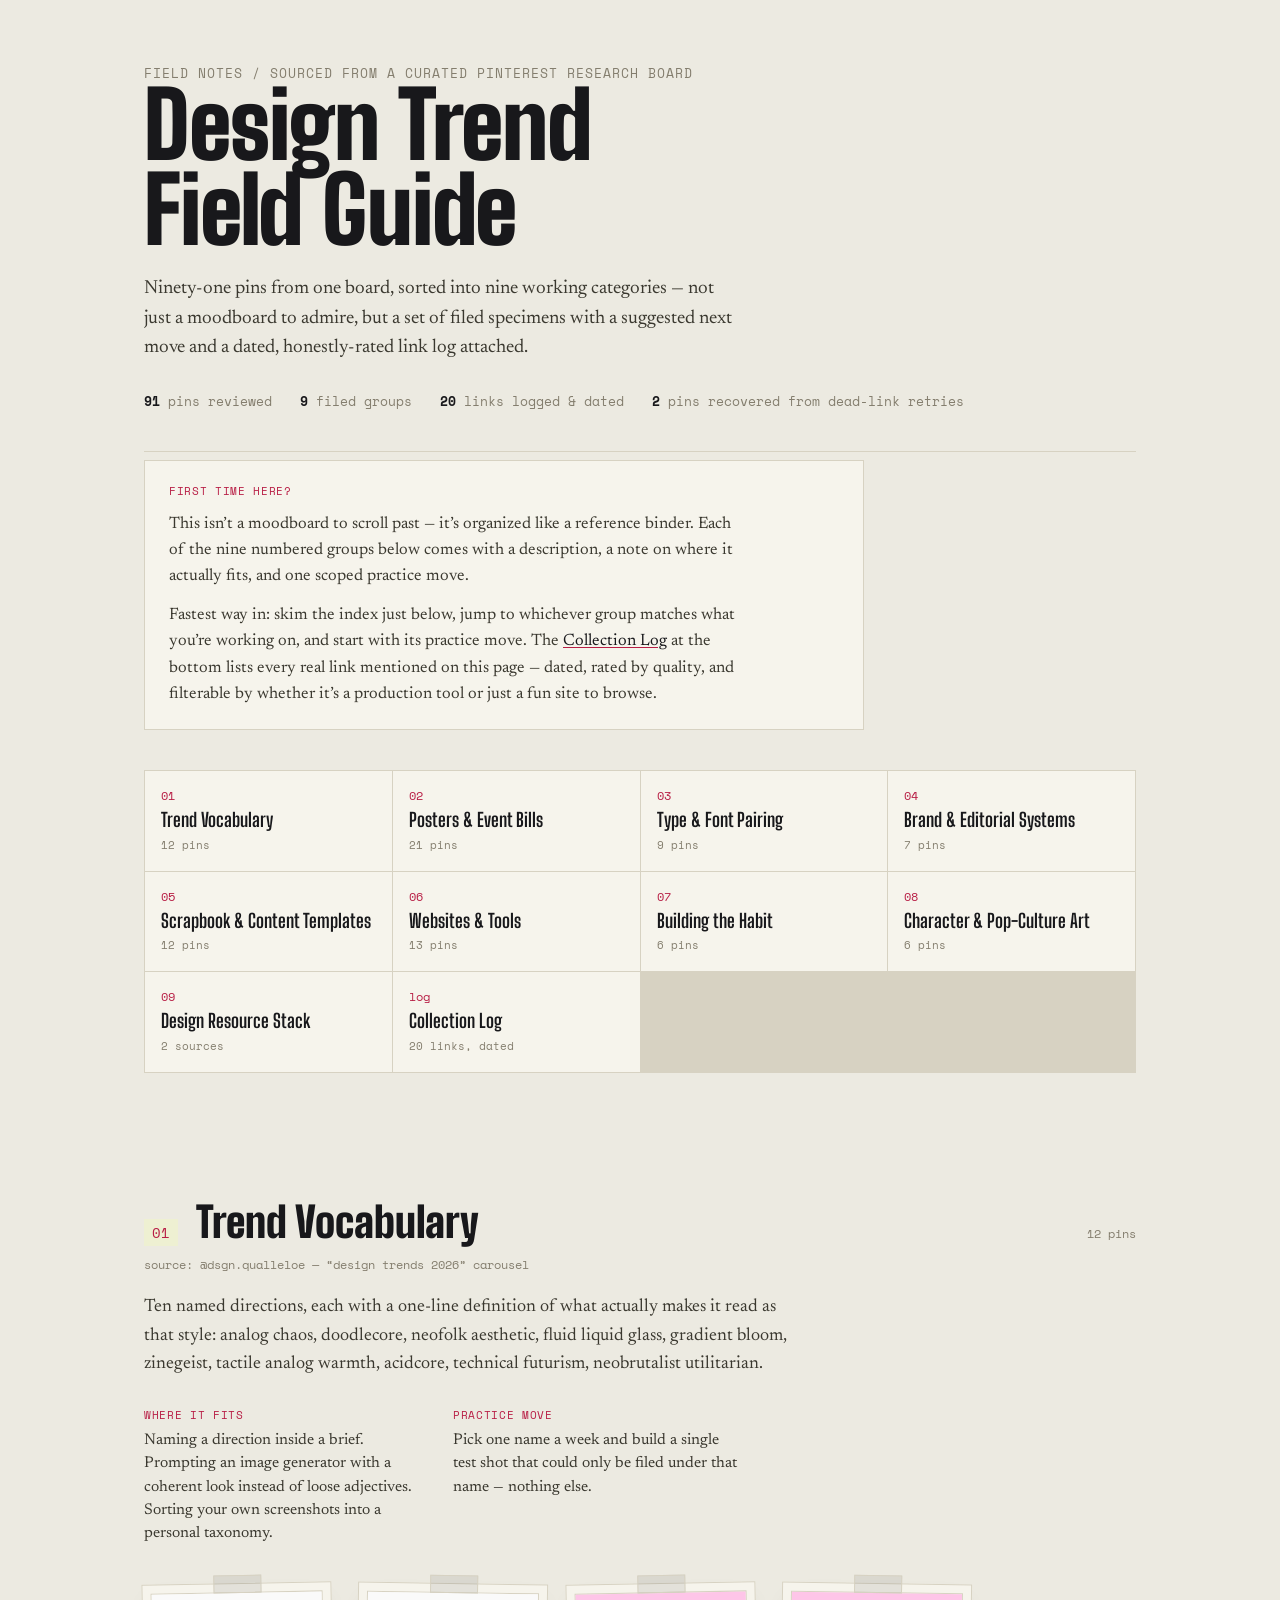
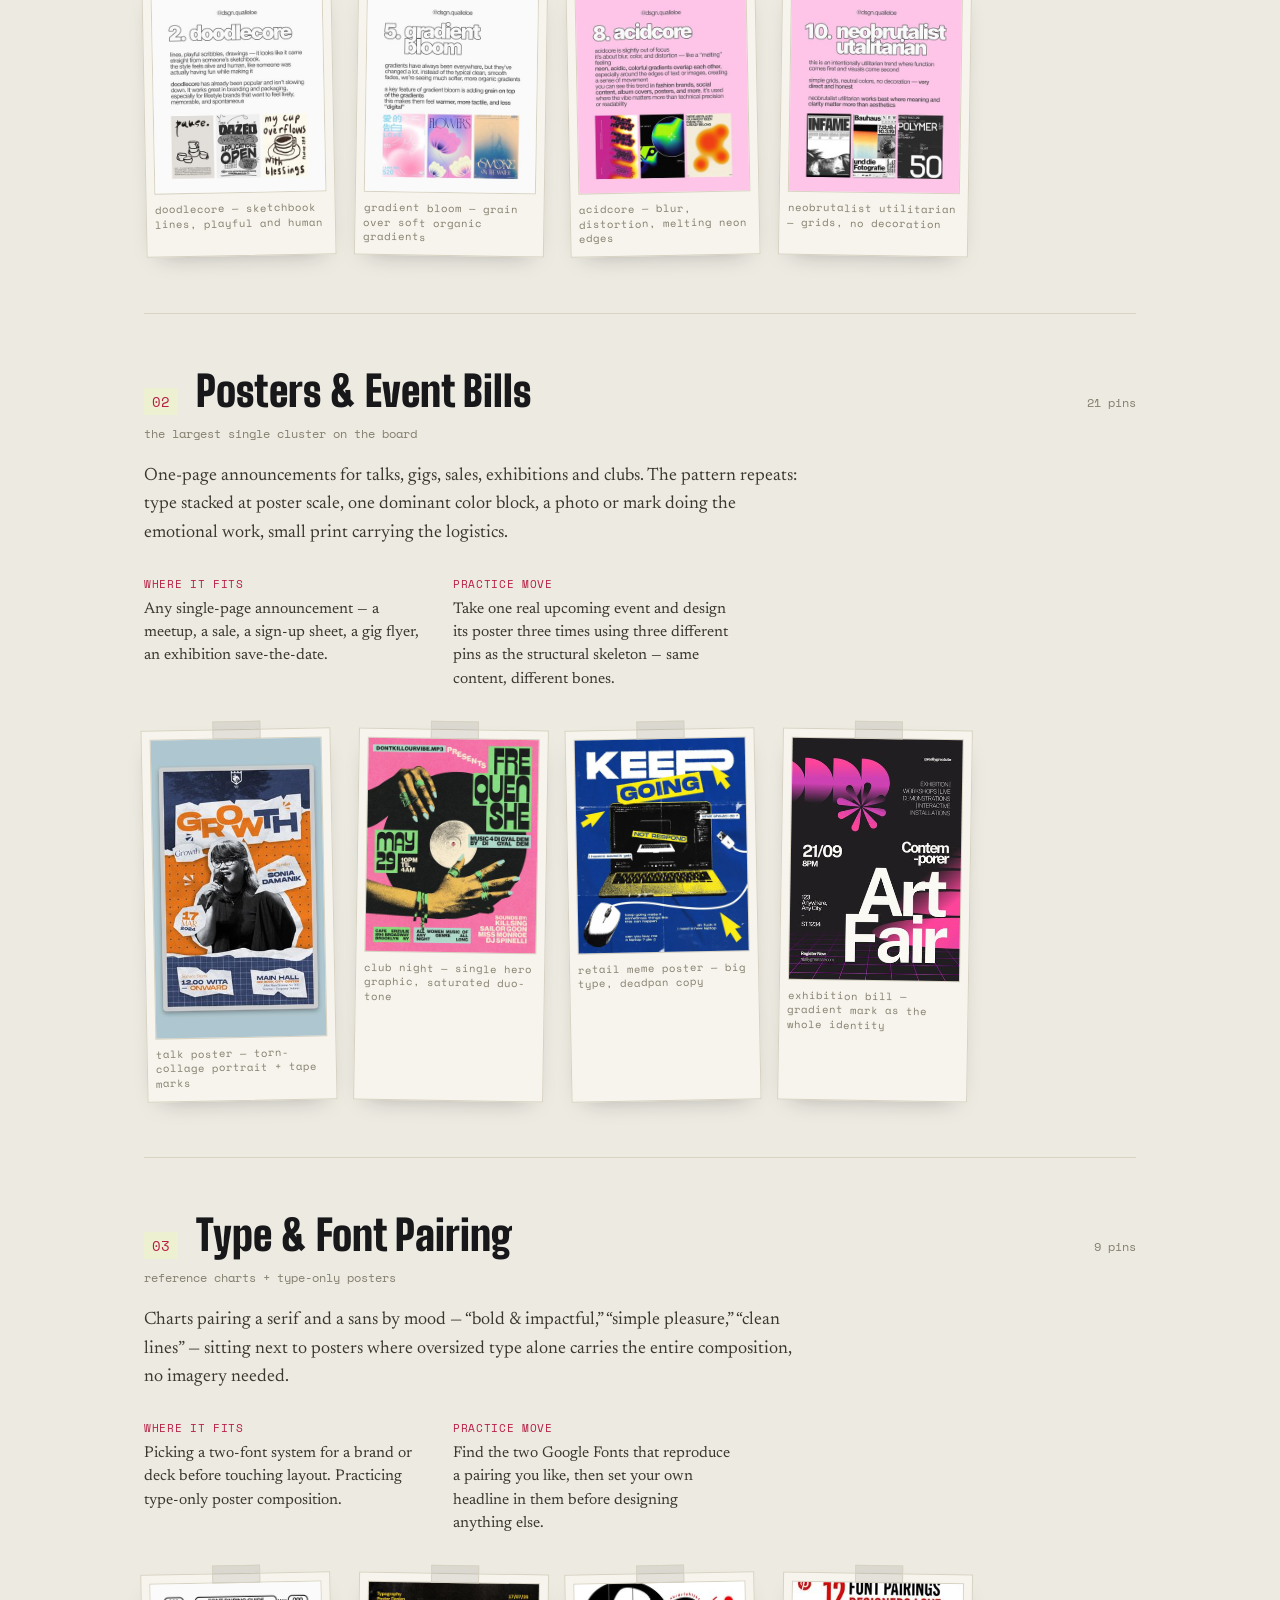
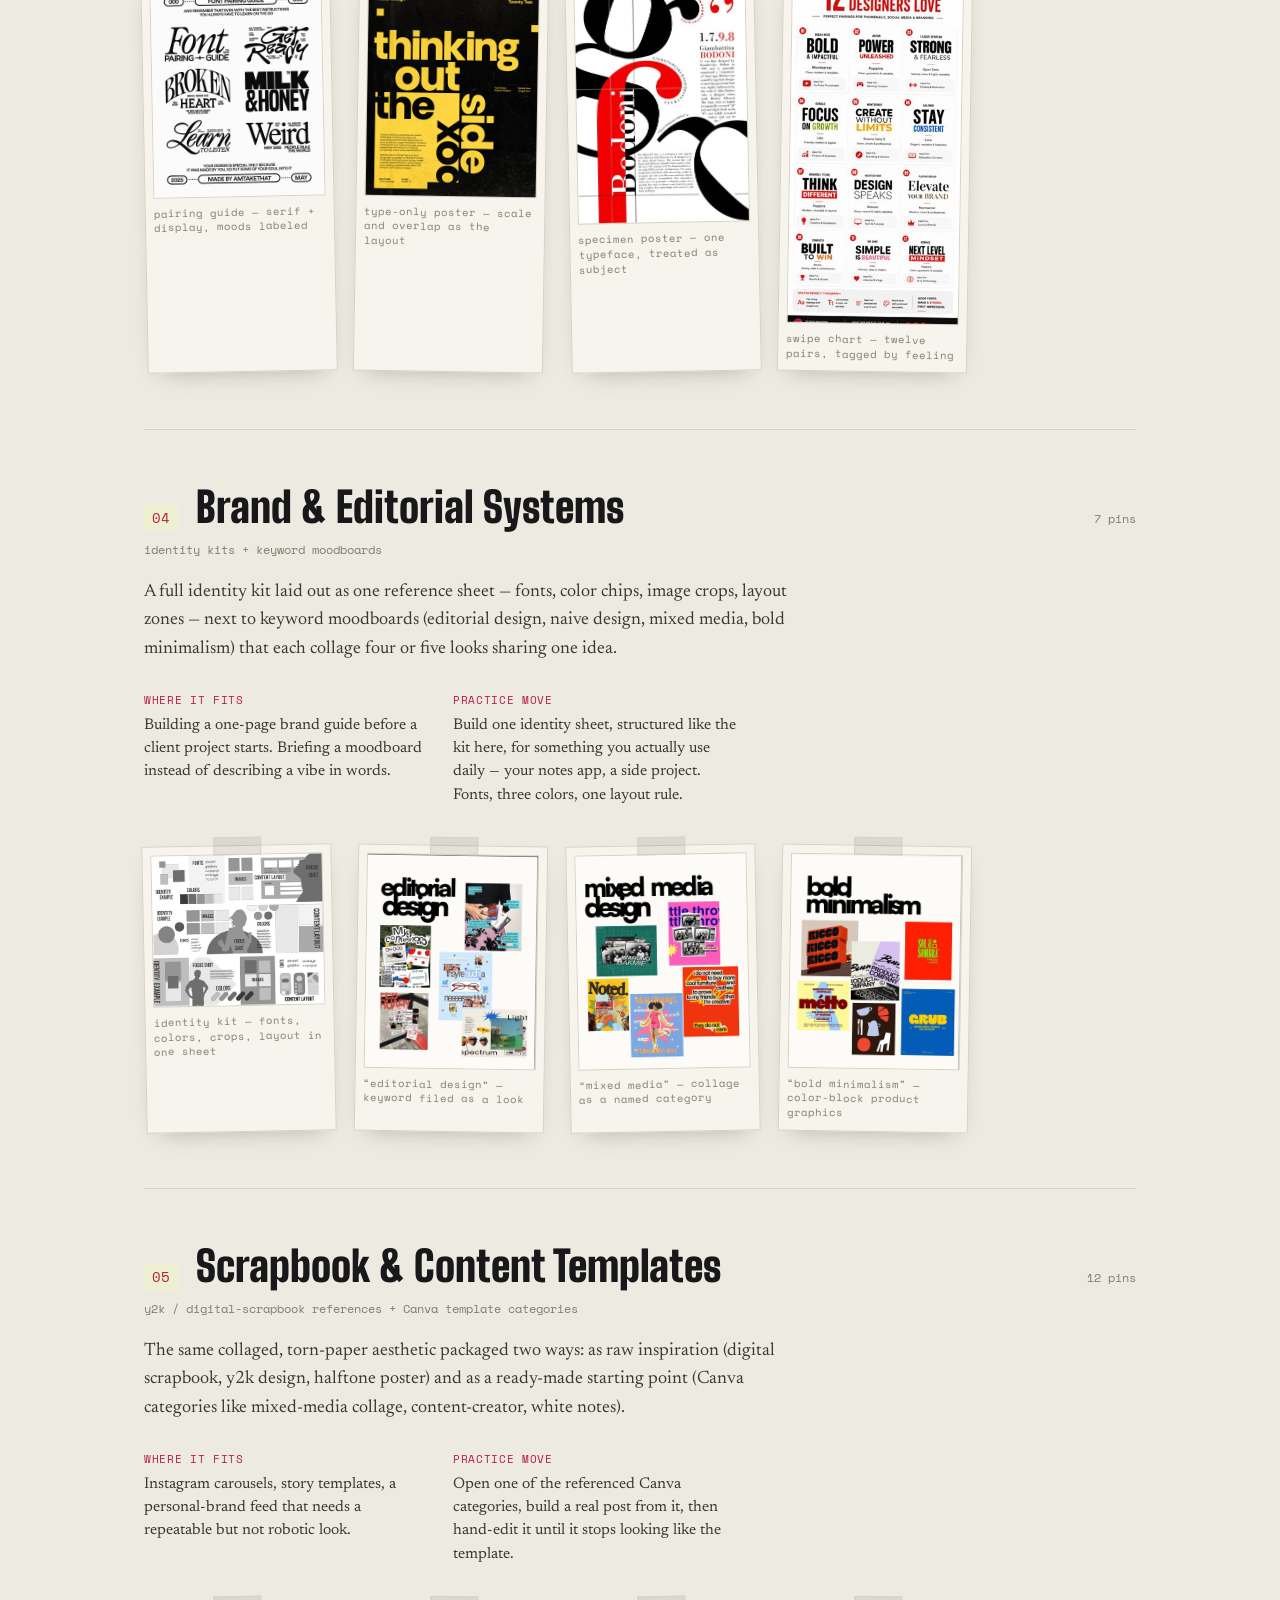
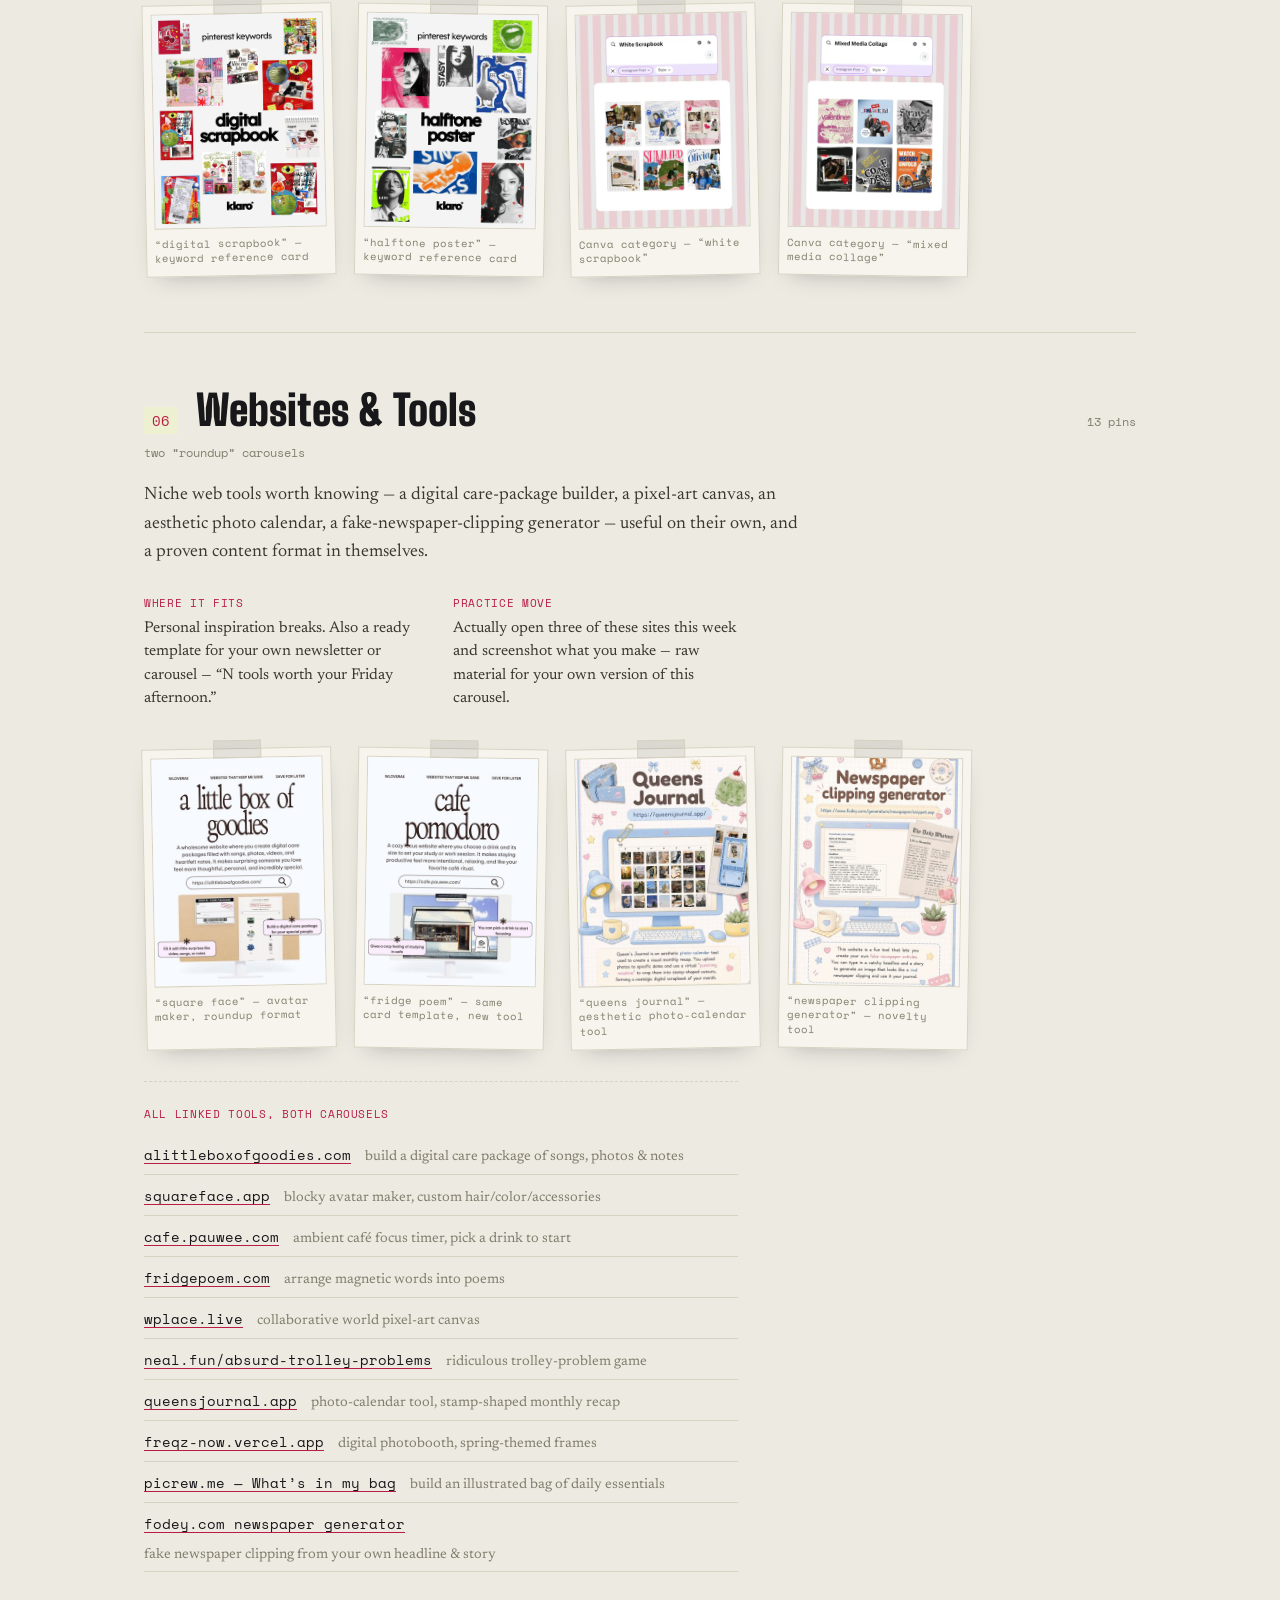
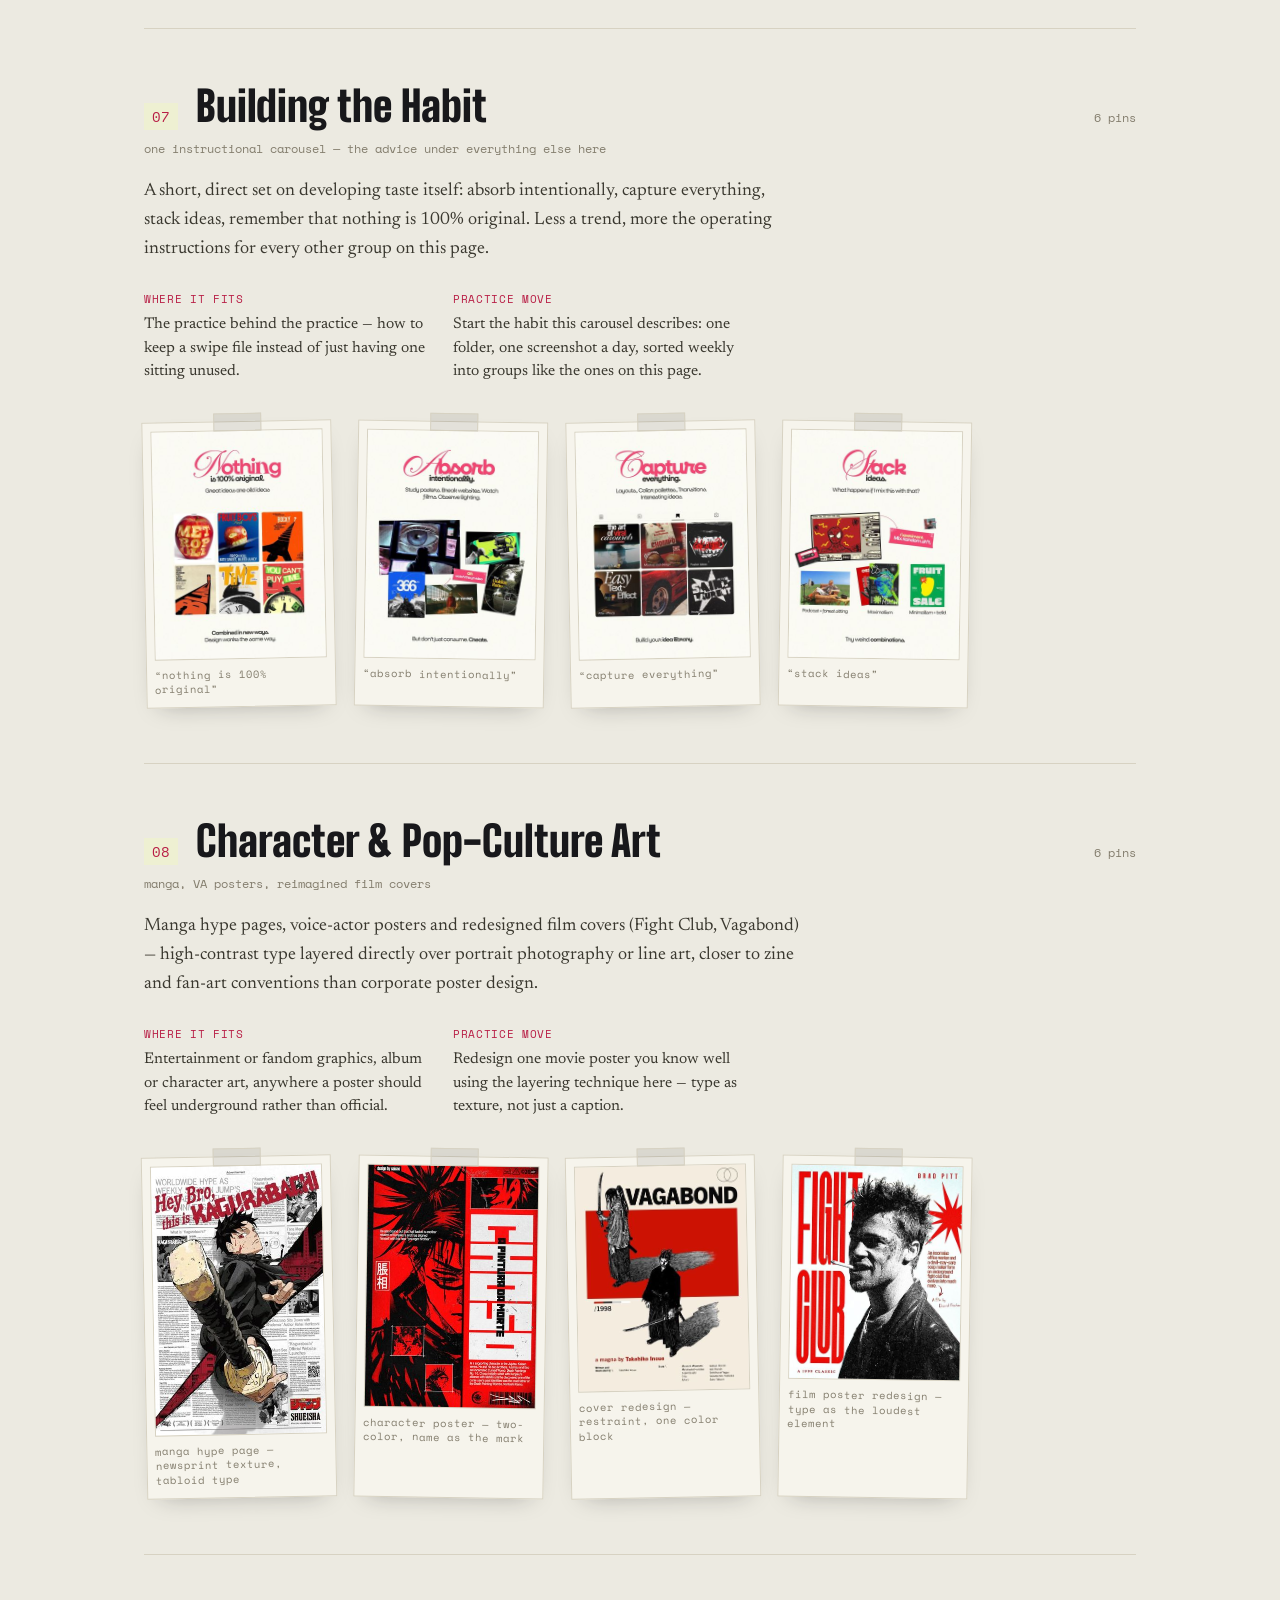
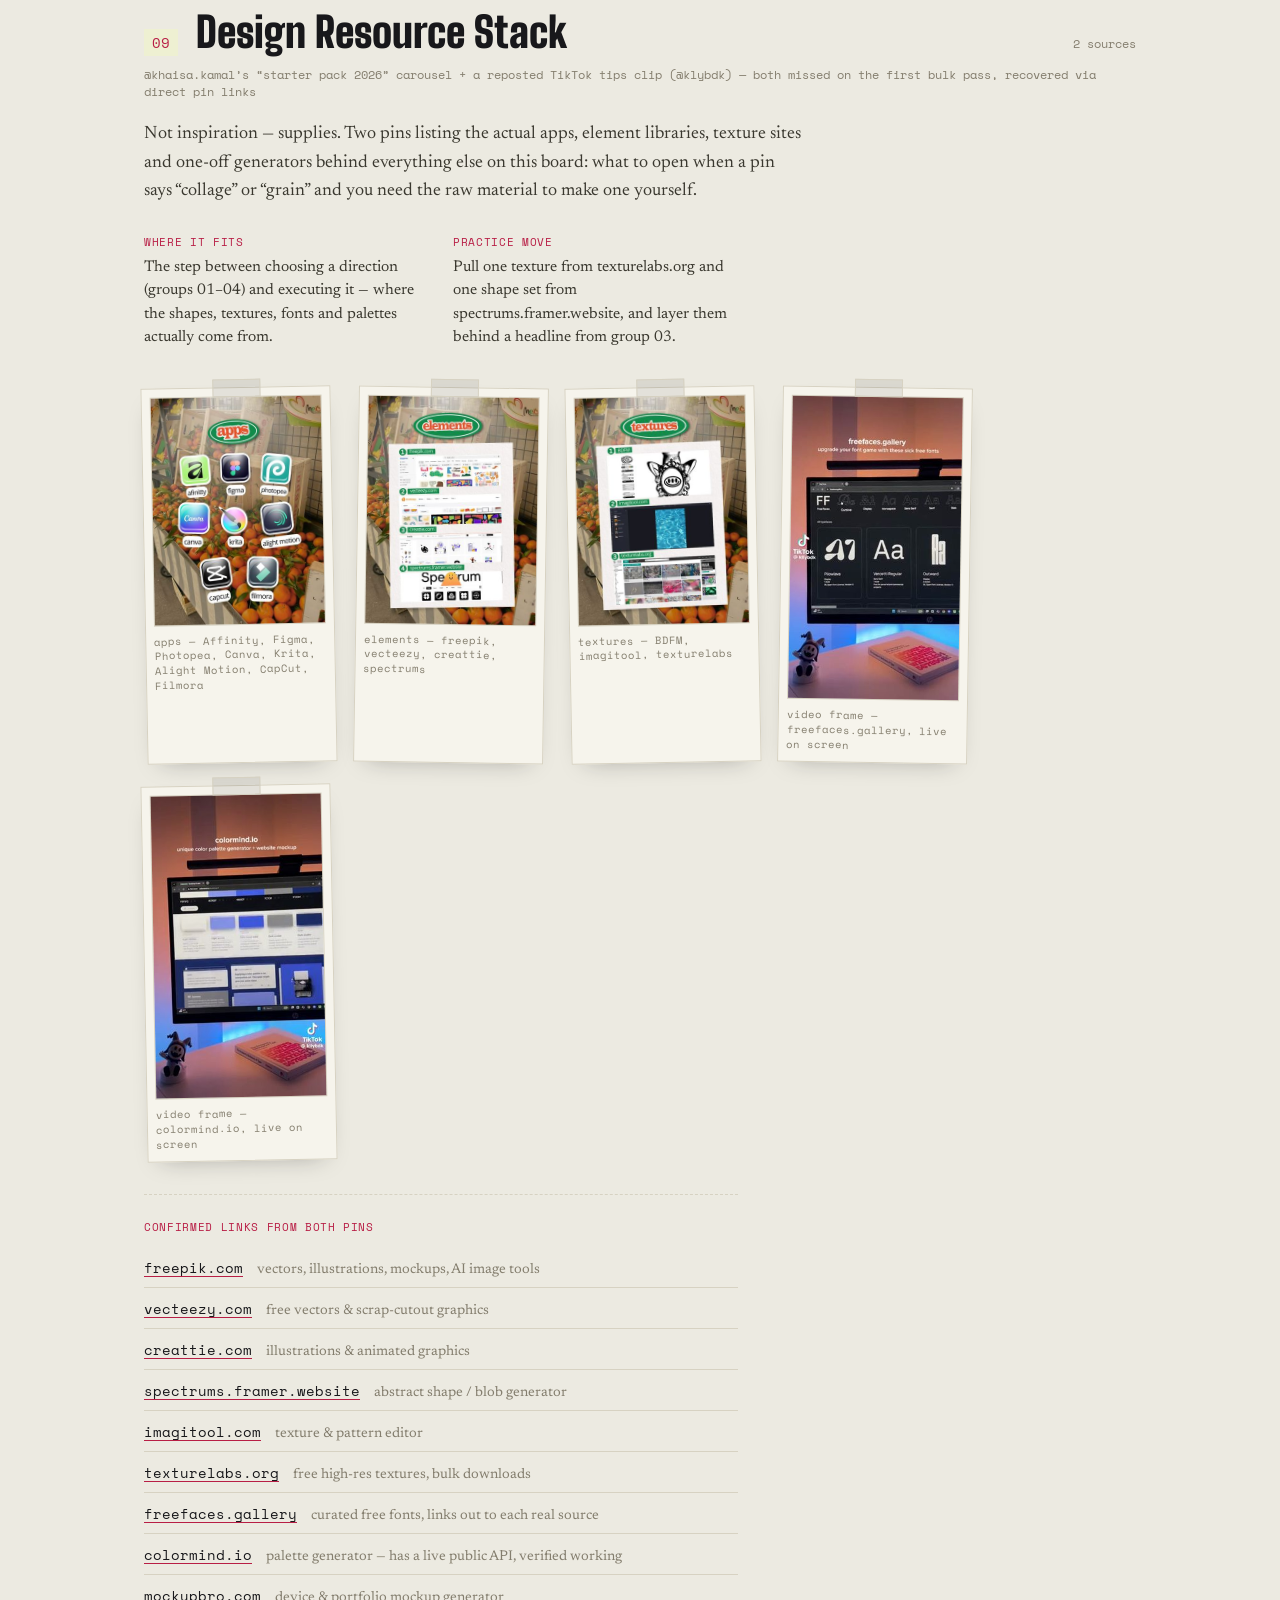
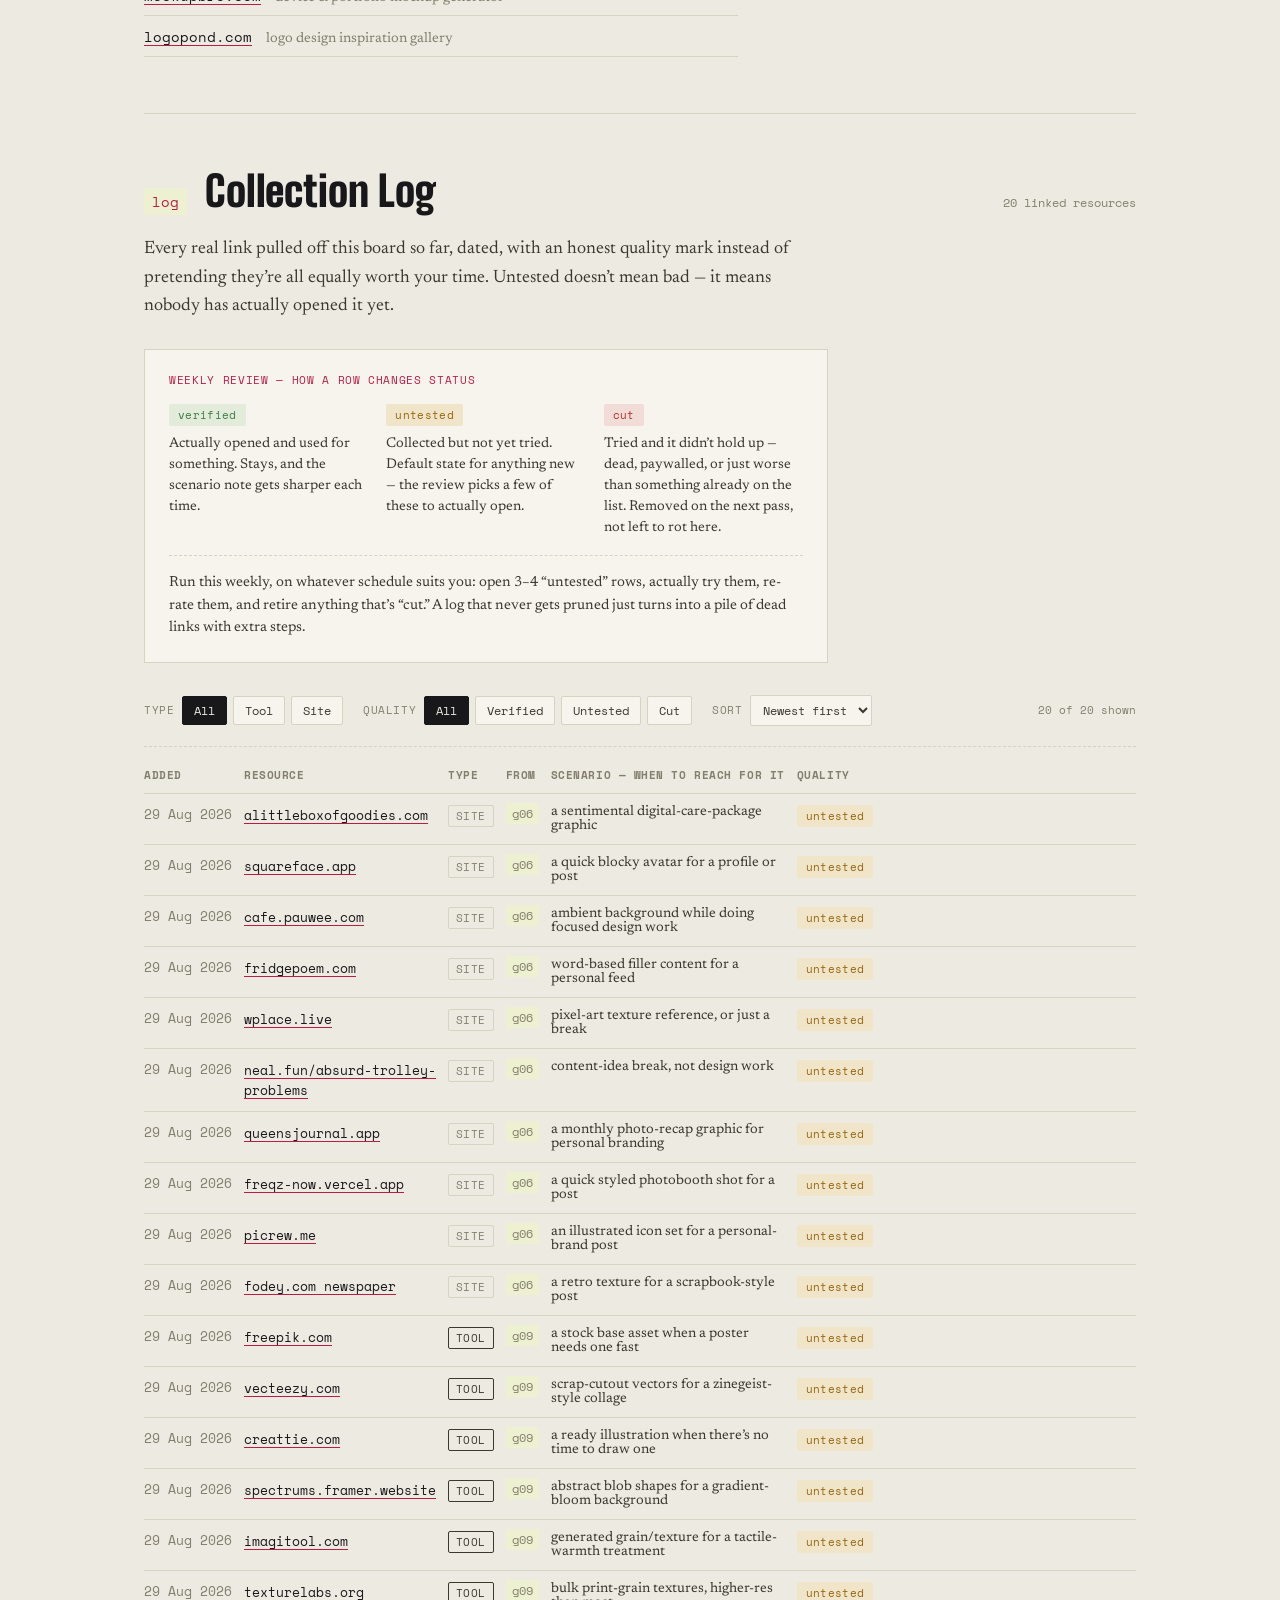
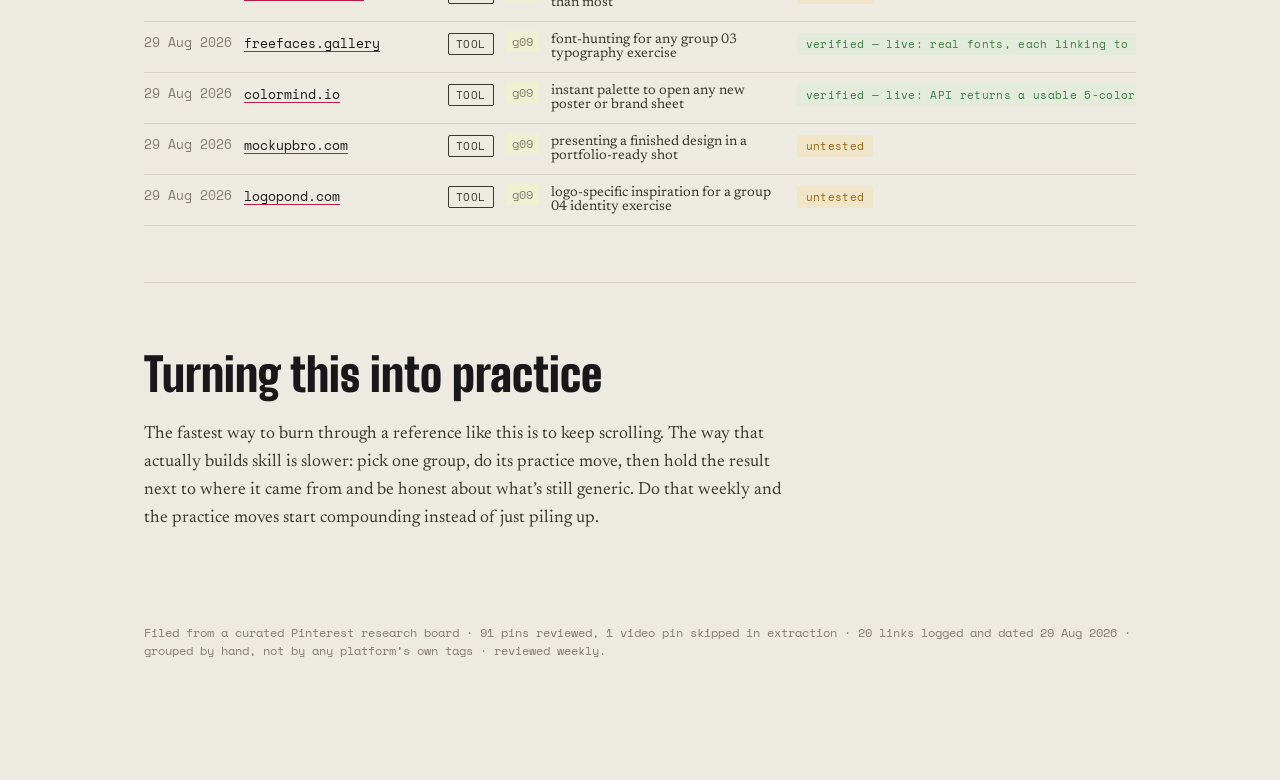
==== commit a90e5ce0: "Trim the closing practice section Collapses the redundant 5-step tutorial list into one closing para" ====
--- a/index.html
+++ b/index.html
@@ -336,14 +336,7 @@
 
   <section class="practice">
     <h2>Turning this into practice</h2>
-    <p>A reference like this is a collection; the nine groups above are what make it usable, and the log turns &ldquo;usable&rdquo; into something that stays true over time instead of quietly going stale. The fastest way to burn through a folder like this is to keep scrolling. The way that actually builds skill is slower: file, then make, then prune.</p>
-    <ol class="loop">
-      <li><b>Start your own folder.</b> A board, a handful of screenshots, a running note &mdash; whatever you actually keep. Sort it into groups like the ones above instead of one undifferentiated pile.</li>
-      <li><b>Pick one group a week.</b> Not the whole thing &mdash; one filed category, so the reference stays specific instead of generic.</li>
-      <li><b>Do the practice move.</b> Each group above has one attached. It&rsquo;s scoped to be finishable in an hour, not a project.</li>
-      <li><b>Compare against the source.</b> Hold your result next to the references it came from and be honest about what&rsquo;s still generic.</li>
-      <li><b>Review weekly.</b> Open a few &ldquo;untested&rdquo; entries in your own log, re-rate them, and retire whatever didn&rsquo;t hold up &mdash; the same discipline this page tries to hold itself to.</li>
-    </ol>
+    <p>The fastest way to burn through a reference like this is to keep scrolling. The way that actually builds skill is slower: pick one group, do its practice move, then hold the result next to where it came from and be honest about what&rsquo;s still generic. Do that weekly and the practice moves start compounding instead of just piling up.</p>
   </section>
 
   <footer class="colophon">
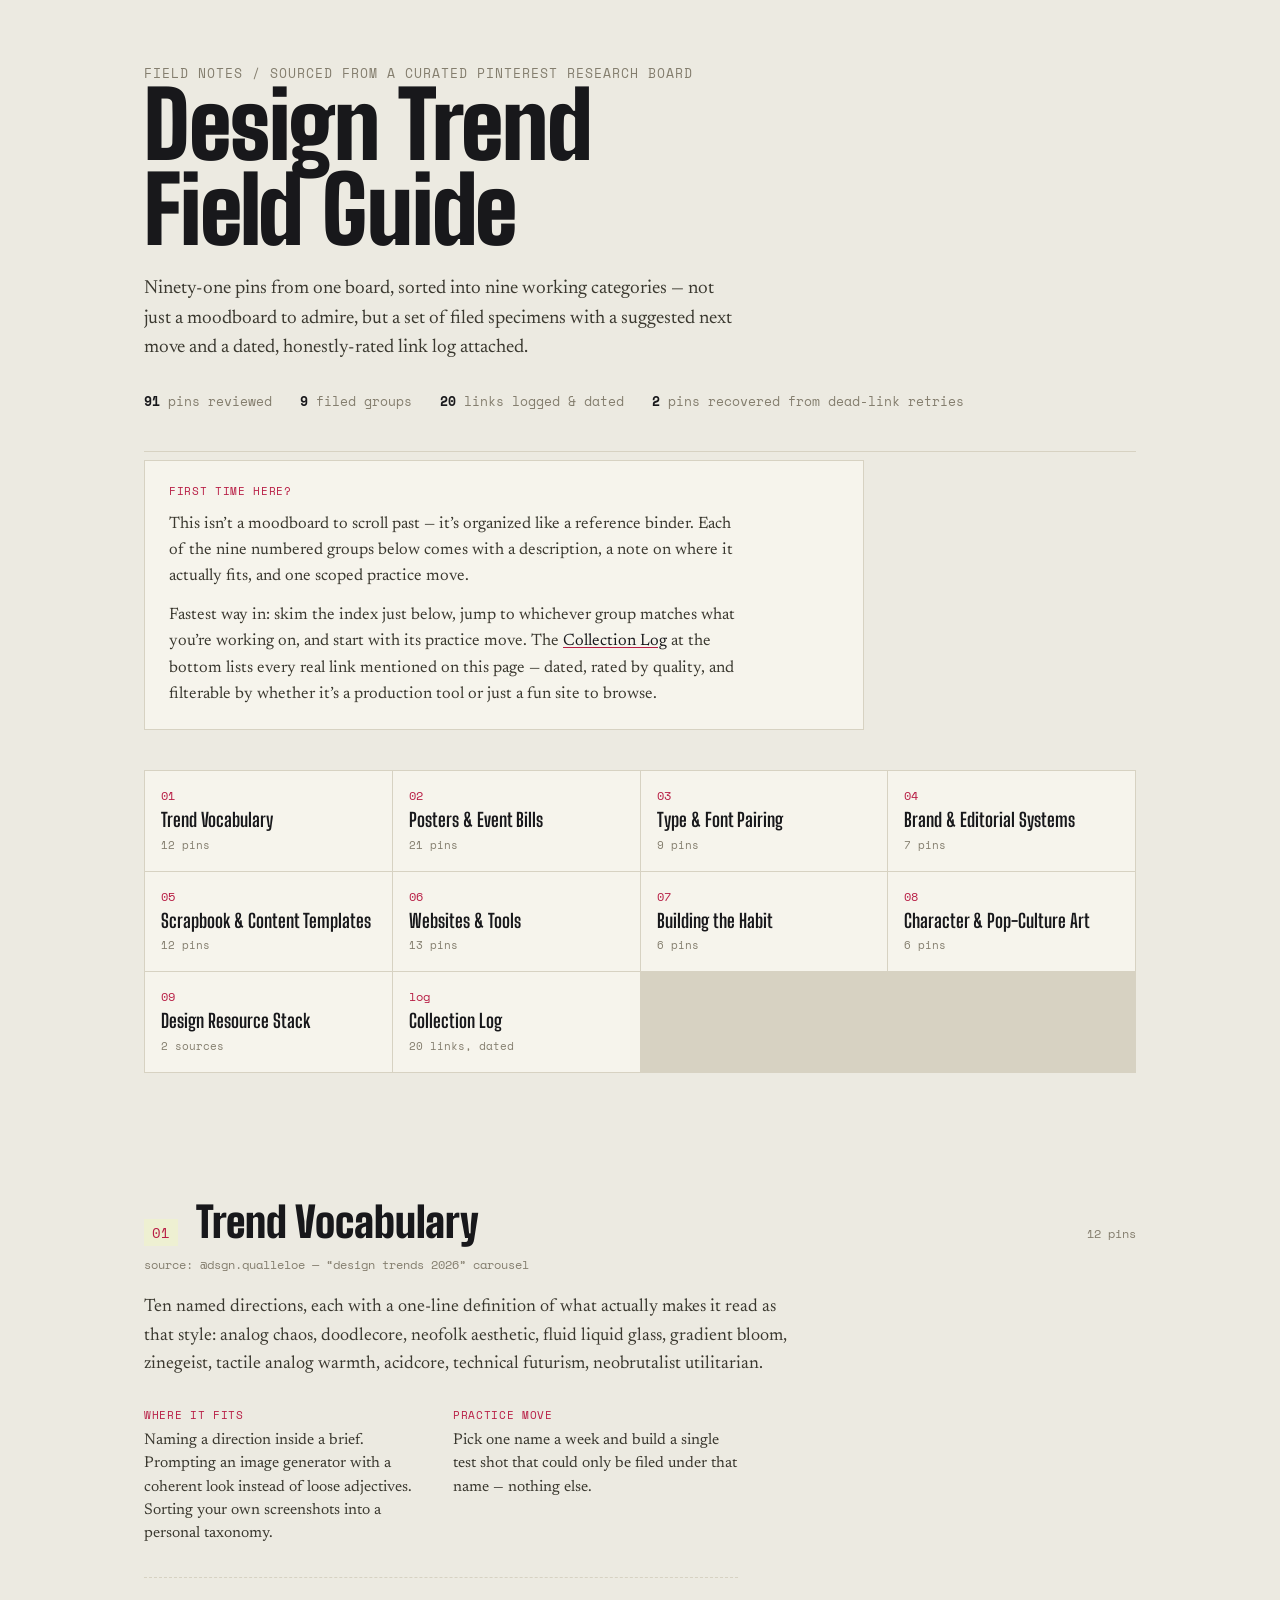
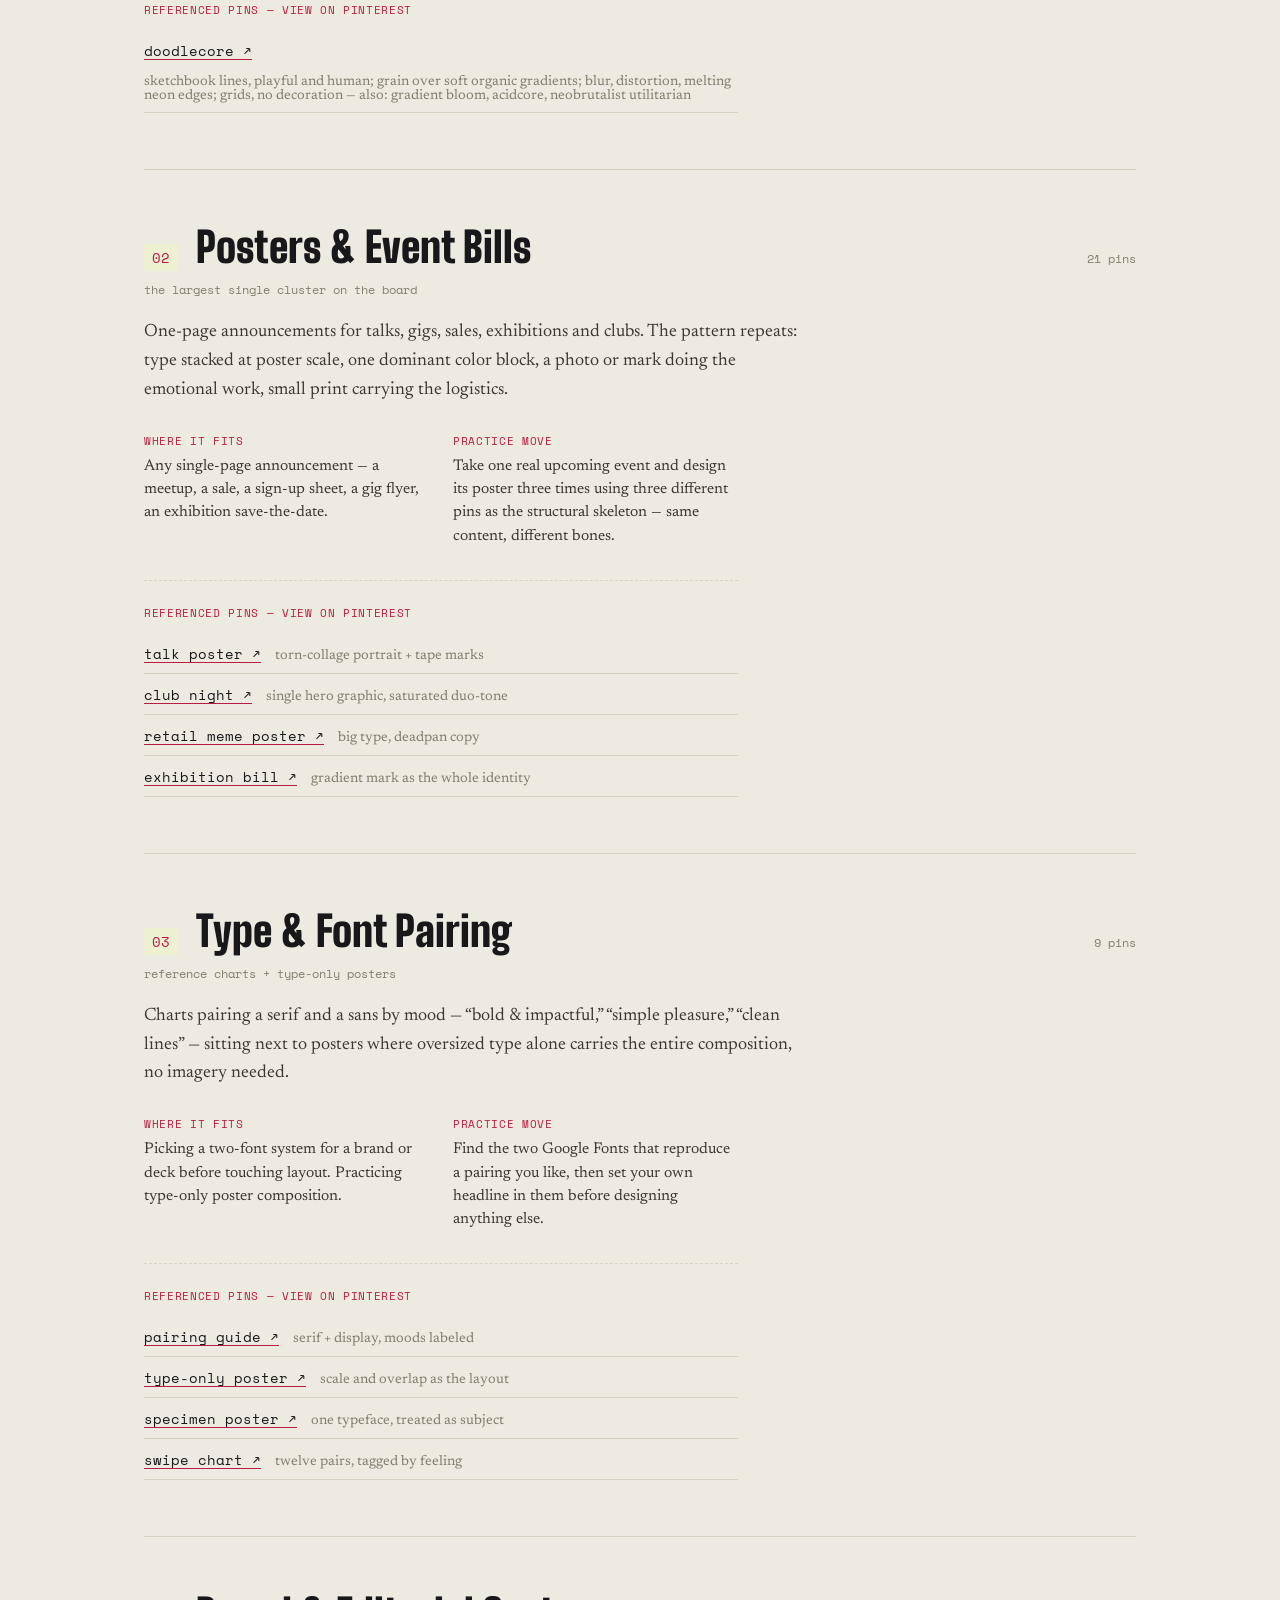
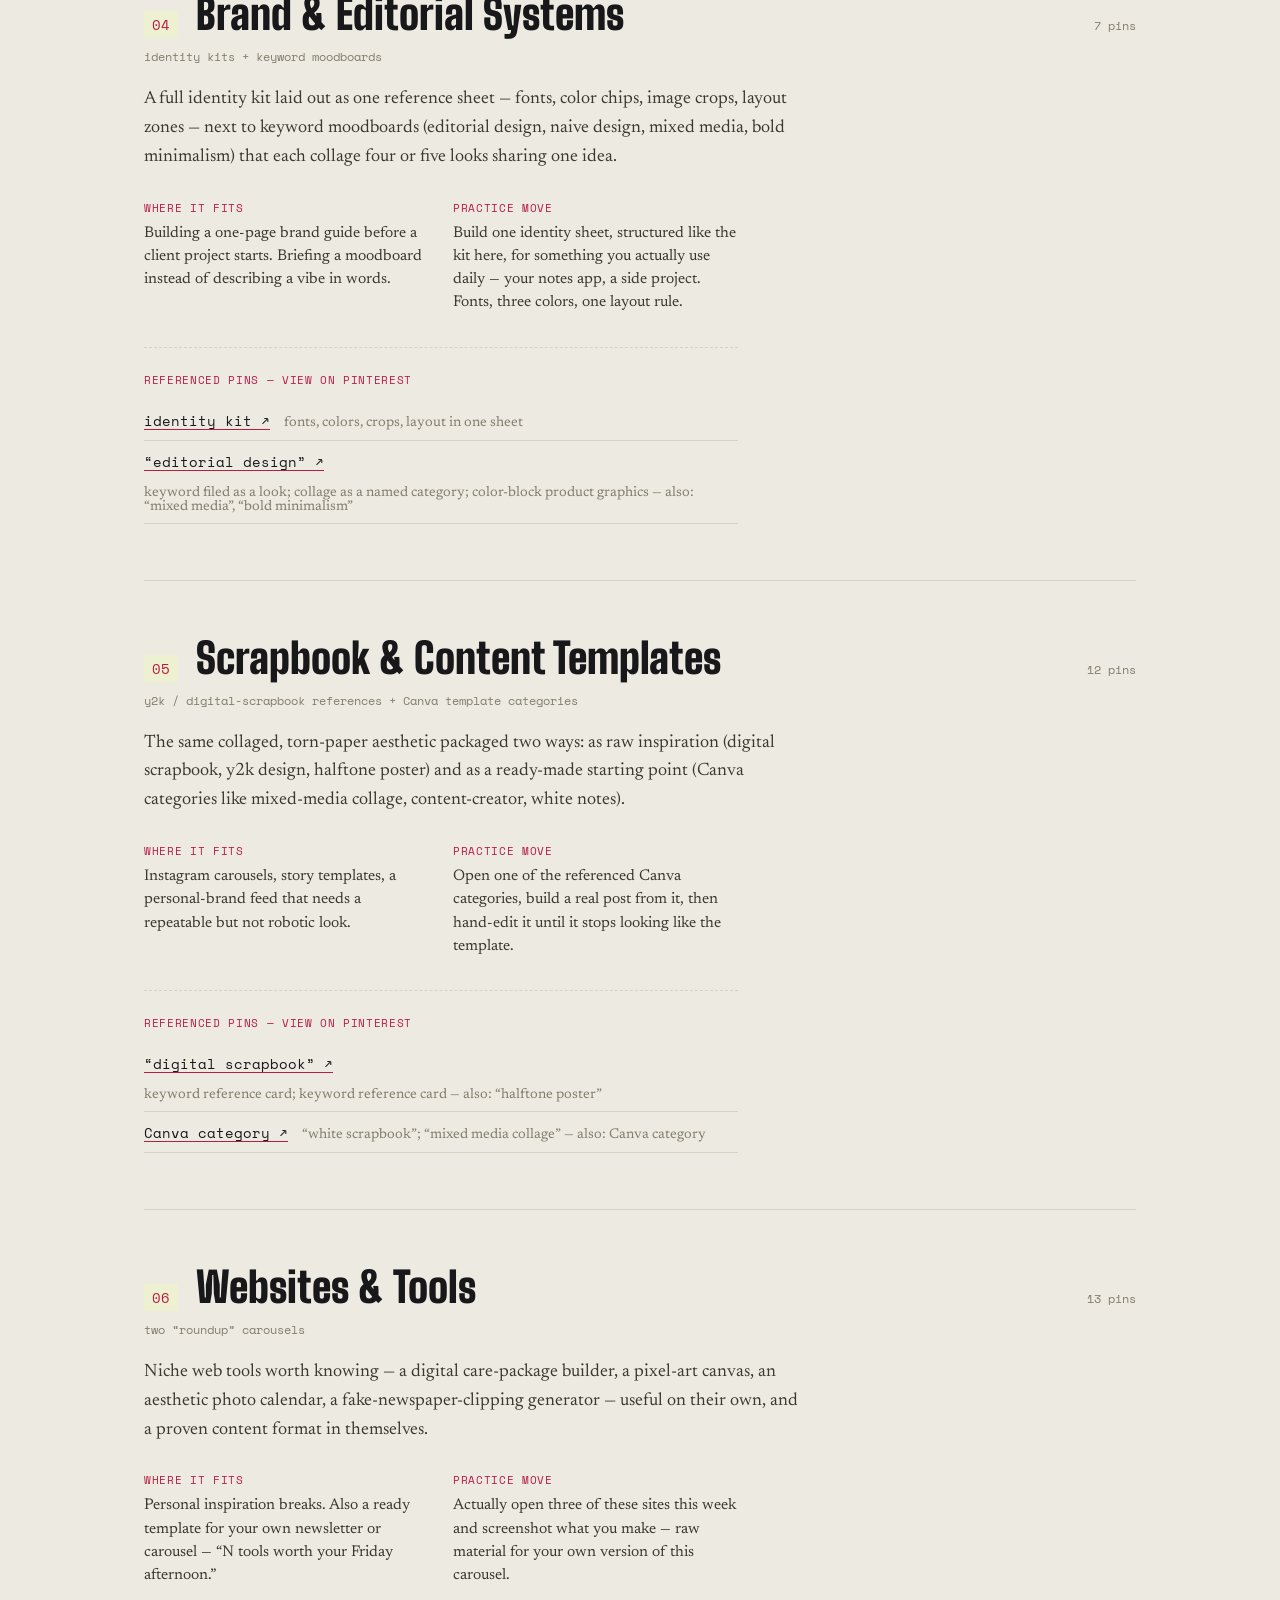
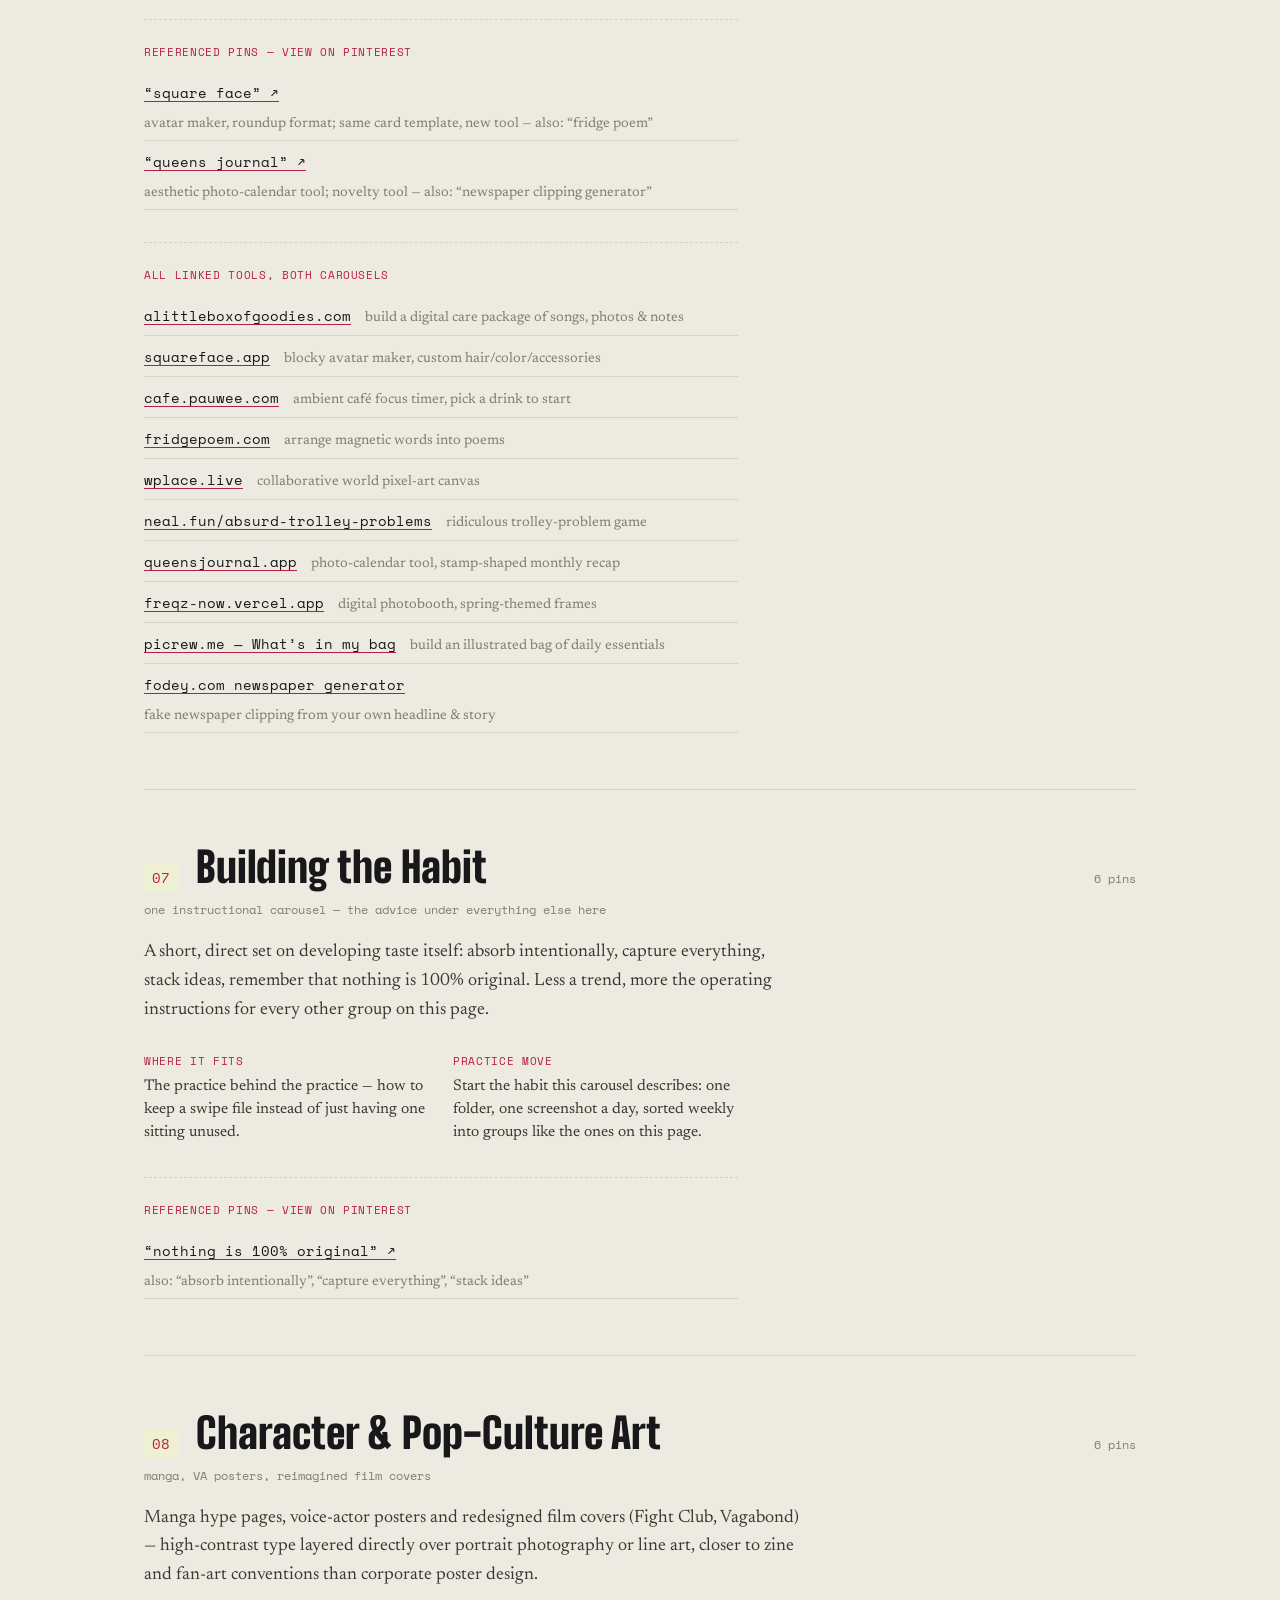
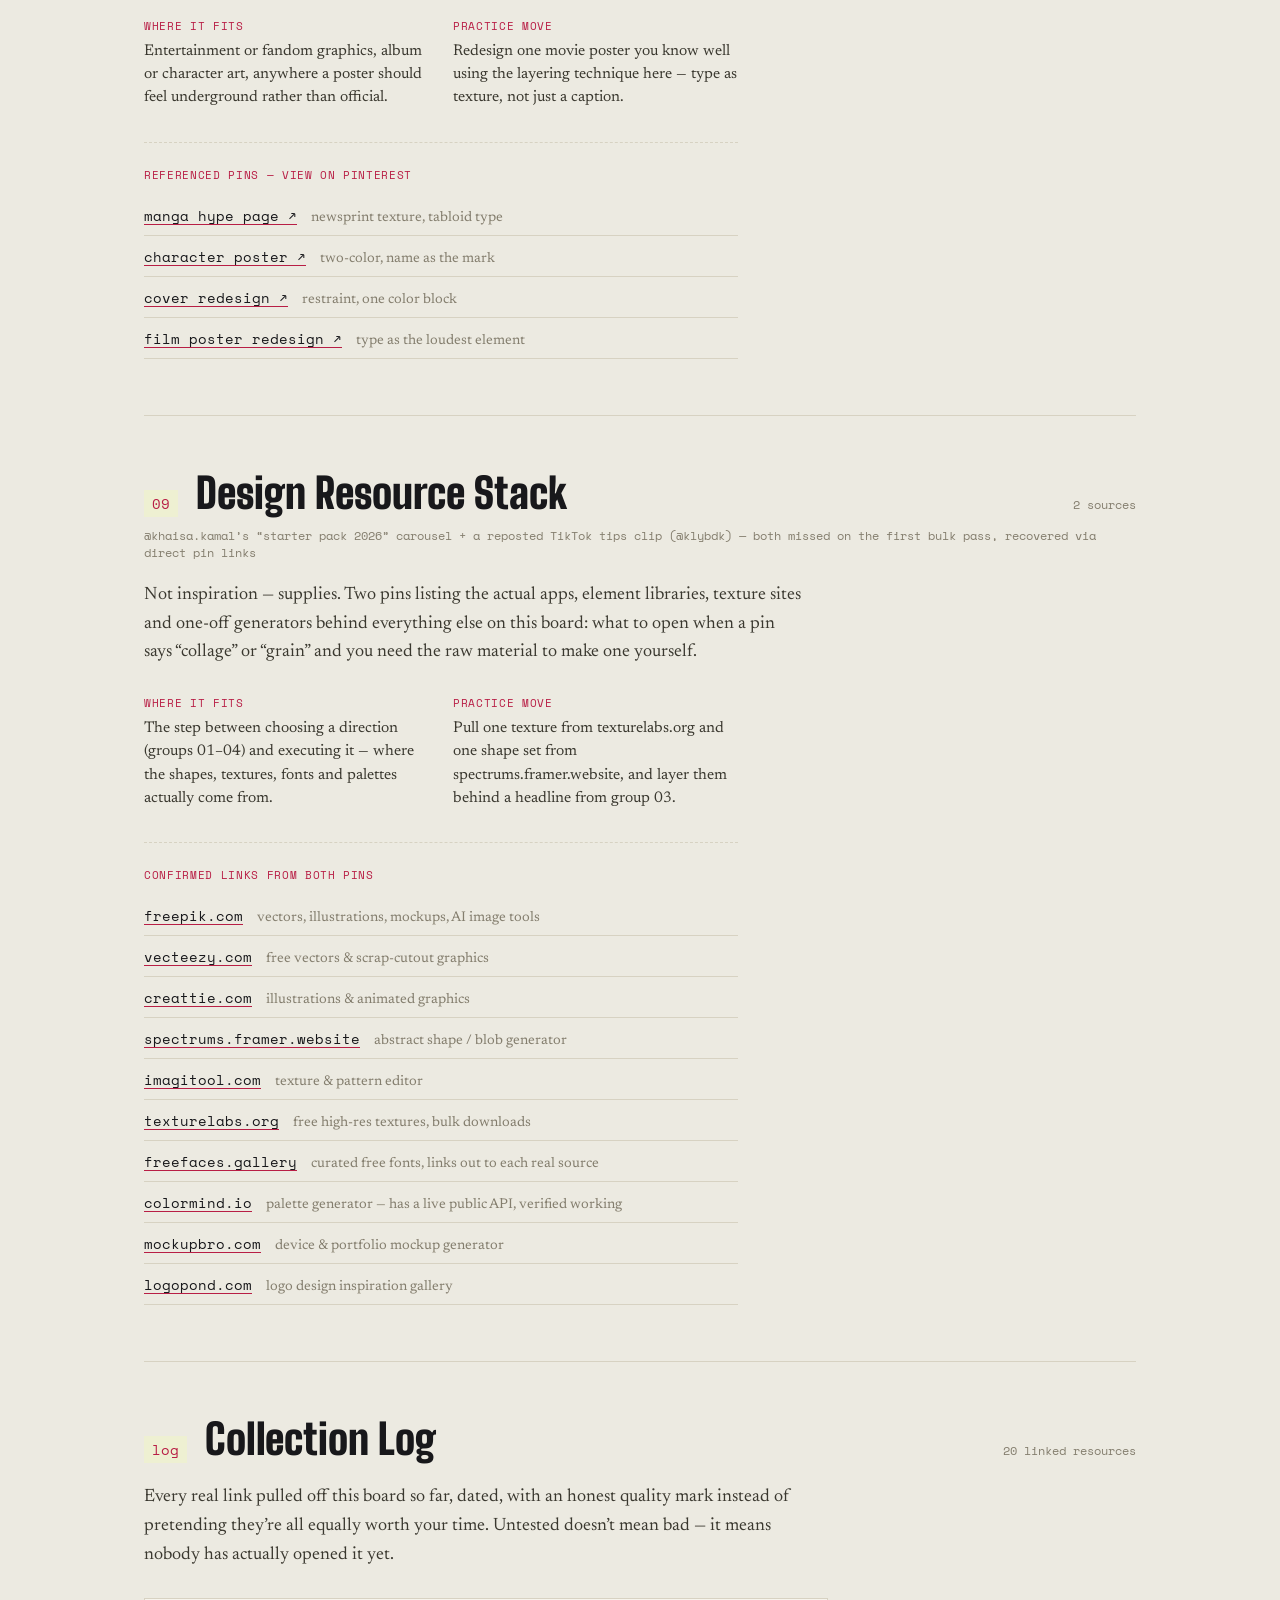
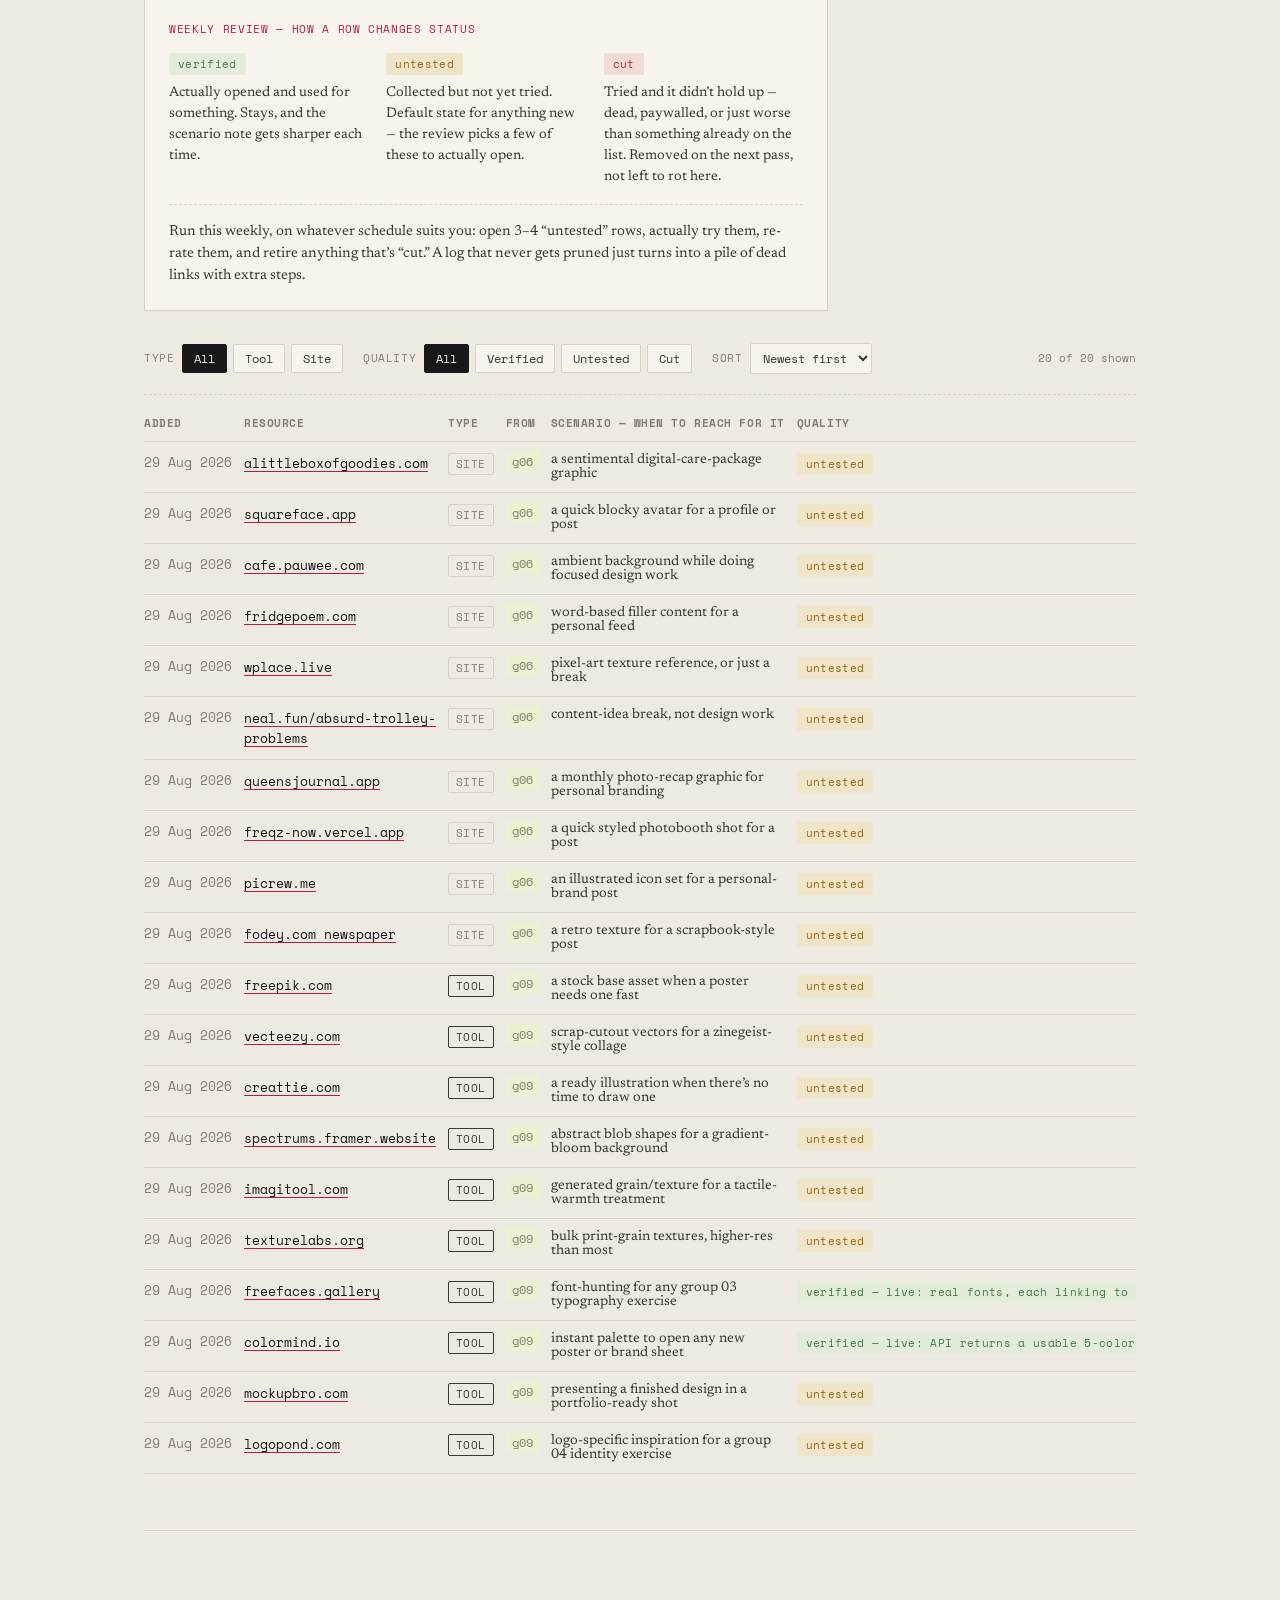
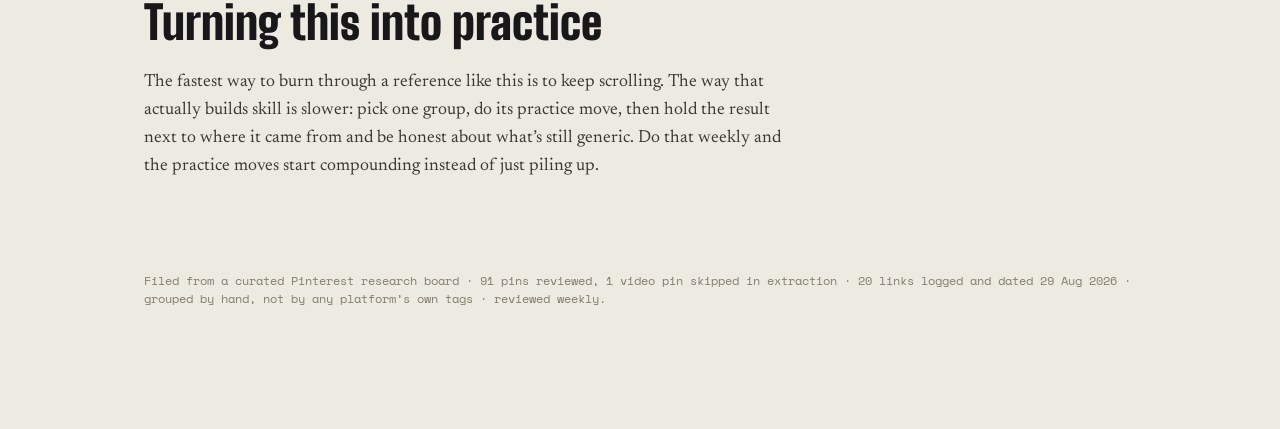
==== commit 67921134: "Replace rehosted pin images with outbound links on public-experiment The 37 rehosted poster/art imag" ====
--- a/index.html
+++ b/index.html
@@ -58,11 +58,11 @@
       <div class="meta-block"><span class="label">Where it fits</span><p>Naming a direction inside a brief. Prompting an image generator with a coherent look instead of loose adjectives. Sorting your own screenshots into a personal taxonomy.</p></div>
       <div class="meta-block"><span class="label">Practice move</span><p>Pick one name a week and build a single test shot that could only be filed under that name &mdash; nothing else.</p></div>
     </div>
-    <div class="strip">
-      <figure class="pin"><img src="assets/images/01-doodlecore-trend-card.jpg" alt="Doodlecore trend card"><figcaption>doodlecore &mdash; sketchbook lines, playful and human</figcaption></figure>
-      <figure class="pin"><img src="assets/images/02-gradient-bloom-trend-card.jpg" alt="Gradient bloom trend card"><figcaption>gradient bloom &mdash; grain over soft organic gradients</figcaption></figure>
-      <figure class="pin"><img src="assets/images/03-acidcore-trend-card.jpg" alt="Acidcore trend card"><figcaption>acidcore &mdash; blur, distortion, melting neon edges</figcaption></figure>
-      <figure class="pin"><img src="assets/images/04-neobrutalist-utilitarian-trend-card.jpg" alt="Neobrutalist utilitarian trend card"><figcaption>neobrutalist utilitarian &mdash; grids, no decoration</figcaption></figure>
+    <div class="link-list">
+      <span class="label">Referenced pins &mdash; view on Pinterest</span>
+      <ul>
+        <li><a href="https://www.pinterest.com/pin/747667975686641064/" target="_blank" rel="noopener">doodlecore &#8599;</a><span>sketchbook lines, playful and human; grain over soft organic gradients; blur, distortion, melting neon edges; grids, no decoration &mdash; also: gradient bloom, acidcore, neobrutalist utilitarian</span></li>
+      </ul>
     </div>
   </section>
 
@@ -78,11 +78,14 @@
       <div class="meta-block"><span class="label">Where it fits</span><p>Any single-page announcement &mdash; a meetup, a sale, a sign-up sheet, a gig flyer, an exhibition save-the-date.</p></div>
       <div class="meta-block"><span class="label">Practice move</span><p>Take one real upcoming event and design its poster three times using three different pins as the structural skeleton &mdash; same content, different bones.</p></div>
     </div>
-    <div class="strip">
-      <figure class="pin"><img src="assets/images/05-growth-talk-poster.jpg" alt="Growth talk poster"><figcaption>talk poster &mdash; torn-collage portrait + tape marks</figcaption></figure>
-      <figure class="pin"><img src="assets/images/06-frequen-she-club-night-poster.jpg" alt="Frequen She club night poster"><figcaption>club night &mdash; single hero graphic, saturated duo-tone</figcaption></figure>
-      <figure class="pin"><img src="assets/images/07-keep-going-meme-style-poster.jpg" alt="Keep Going meme-style poster"><figcaption>retail meme poster &mdash; big type, deadpan copy</figcaption></figure>
-      <figure class="pin"><img src="assets/images/08-art-fair-exhibition-poster.jpg" alt="Art Fair exhibition poster"><figcaption>exhibition bill &mdash; gradient mark as the whole identity</figcaption></figure>
+    <div class="link-list">
+      <span class="label">Referenced pins &mdash; view on Pinterest</span>
+      <ul>
+        <li><a href="https://www.pinterest.com/pin/747667975686718660/" target="_blank" rel="noopener">talk poster &#8599;</a><span>torn-collage portrait + tape marks</span></li>
+        <li><a href="https://www.pinterest.com/pin/747667975686718670/" target="_blank" rel="noopener">club night &#8599;</a><span>single hero graphic, saturated duo-tone</span></li>
+        <li><a href="https://www.pinterest.com/pin/747667975686718676/" target="_blank" rel="noopener">retail meme poster &#8599;</a><span>big type, deadpan copy</span></li>
+        <li><a href="https://www.pinterest.com/pin/747667975686718683/" target="_blank" rel="noopener">exhibition bill &#8599;</a><span>gradient mark as the whole identity</span></li>
+      </ul>
     </div>
   </section>
 
@@ -98,11 +101,14 @@
       <div class="meta-block"><span class="label">Where it fits</span><p>Picking a two-font system for a brand or deck before touching layout. Practicing type-only poster composition.</p></div>
       <div class="meta-block"><span class="label">Practice move</span><p>Find the two Google Fonts that reproduce a pairing you like, then set your own headline in them before designing anything else.</p></div>
     </div>
-    <div class="strip">
-      <figure class="pin"><img src="assets/images/09-font-pairing-guide.jpg" alt="Font pairing guide"><figcaption>pairing guide &mdash; serif + display, moods labeled</figcaption></figure>
-      <figure class="pin"><img src="assets/images/10-thinking-out-the-side-typography-poster.jpg" alt="Thinking out the side typography poster"><figcaption>type-only poster &mdash; scale and overlap as the layout</figcaption></figure>
-      <figure class="pin"><img src="assets/images/11-bodoni-type-specimen-poster.jpg" alt="Bodoni type specimen poster"><figcaption>specimen poster &mdash; one typeface, treated as subject</figcaption></figure>
-      <figure class="pin"><img src="assets/images/12-twelve-font-pairings-designers-love.jpg" alt="Twelve font pairings designers love"><figcaption>swipe chart &mdash; twelve pairs, tagged by feeling</figcaption></figure>
+    <div class="link-list">
+      <span class="label">Referenced pins &mdash; view on Pinterest</span>
+      <ul>
+        <li><a href="https://www.pinterest.com/pin/747667975686718704/" target="_blank" rel="noopener">pairing guide &#8599;</a><span>serif + display, moods labeled</span></li>
+        <li><a href="https://www.pinterest.com/pin/747667975686718708/" target="_blank" rel="noopener">type-only poster &#8599;</a><span>scale and overlap as the layout</span></li>
+        <li><a href="https://www.pinterest.com/pin/747667975686718710/" target="_blank" rel="noopener">specimen poster &#8599;</a><span>one typeface, treated as subject</span></li>
+        <li><a href="https://www.pinterest.com/pin/747667975686718715/" target="_blank" rel="noopener">swipe chart &#8599;</a><span>twelve pairs, tagged by feeling</span></li>
+      </ul>
     </div>
   </section>
 
@@ -118,11 +124,12 @@
       <div class="meta-block"><span class="label">Where it fits</span><p>Building a one-page brand guide before a client project starts. Briefing a moodboard instead of describing a vibe in words.</p></div>
       <div class="meta-block"><span class="label">Practice move</span><p>Build one identity sheet, structured like the kit here, for something you actually use daily &mdash; your notes app, a side project. Fonts, three colors, one layout rule.</p></div>
     </div>
-    <div class="strip">
-      <figure class="pin"><img src="assets/images/13-identity-system-reference-sheet.jpg" alt="Identity system reference sheet"><figcaption>identity kit &mdash; fonts, colors, crops, layout in one sheet</figcaption></figure>
-      <figure class="pin"><img src="assets/images/14-editorial-design-keyword-moodboard.jpg" alt="Editorial design keyword moodboard"><figcaption>&ldquo;editorial design&rdquo; &mdash; keyword filed as a look</figcaption></figure>
-      <figure class="pin"><img src="assets/images/15-mixed-media-design-keyword-moodboard.jpg" alt="Mixed media design keyword moodboard"><figcaption>&ldquo;mixed media&rdquo; &mdash; collage as a named category</figcaption></figure>
-      <figure class="pin"><img src="assets/images/16-bold-minimalism-keyword-moodboard.jpg" alt="Bold minimalism keyword moodboard"><figcaption>&ldquo;bold minimalism&rdquo; &mdash; color-block product graphics</figcaption></figure>
+    <div class="link-list">
+      <span class="label">Referenced pins &mdash; view on Pinterest</span>
+      <ul>
+        <li><a href="https://www.pinterest.com/pin/747667975686644433/" target="_blank" rel="noopener">identity kit &#8599;</a><span>fonts, colors, crops, layout in one sheet</span></li>
+        <li><a href="https://www.pinterest.com/pin/747667975686720706/" target="_blank" rel="noopener">&ldquo;editorial design&rdquo; &#8599;</a><span>keyword filed as a look; collage as a named category; color-block product graphics &mdash; also: &ldquo;mixed media&rdquo;, &ldquo;bold minimalism&rdquo;</span></li>
+      </ul>
     </div>
   </section>
 
@@ -138,11 +145,12 @@
       <div class="meta-block"><span class="label">Where it fits</span><p>Instagram carousels, story templates, a personal-brand feed that needs a repeatable but not robotic look.</p></div>
       <div class="meta-block"><span class="label">Practice move</span><p>Open one of the referenced Canva categories, build a real post from it, then hand-edit it until it stops looking like the template.</p></div>
     </div>
-    <div class="strip">
-      <figure class="pin"><img src="assets/images/17-digital-scrapbook-keyword-card.jpg" alt="Digital scrapbook keyword card"><figcaption>&ldquo;digital scrapbook&rdquo; &mdash; keyword reference card</figcaption></figure>
-      <figure class="pin"><img src="assets/images/18-halftone-poster-keyword-card.jpg" alt="Halftone poster keyword card"><figcaption>&ldquo;halftone poster&rdquo; &mdash; keyword reference card</figcaption></figure>
-      <figure class="pin"><img src="assets/images/19-white-scrapbook-canva-template-category.jpg" alt="White scrapbook Canva template category"><figcaption>Canva category &mdash; &ldquo;white scrapbook&rdquo;</figcaption></figure>
-      <figure class="pin"><img src="assets/images/20-mixed-media-collage-canva-template-category.jpg" alt="Mixed media collage Canva template category"><figcaption>Canva category &mdash; &ldquo;mixed media collage&rdquo;</figcaption></figure>
+    <div class="link-list">
+      <span class="label">Referenced pins &mdash; view on Pinterest</span>
+      <ul>
+        <li><a href="https://www.pinterest.com/pin/747667975686641105/" target="_blank" rel="noopener">&ldquo;digital scrapbook&rdquo; &#8599;</a><span>keyword reference card; keyword reference card &mdash; also: &ldquo;halftone poster&rdquo;</span></li>
+        <li><a href="https://www.pinterest.com/pin/747667975686641111/" target="_blank" rel="noopener">Canva category &#8599;</a><span>&ldquo;white scrapbook&rdquo;; &ldquo;mixed media collage&rdquo; &mdash; also: Canva category</span></li>
+      </ul>
     </div>
   </section>
 
@@ -158,11 +166,12 @@
       <div class="meta-block"><span class="label">Where it fits</span><p>Personal inspiration breaks. Also a ready template for your own newsletter or carousel &mdash; &ldquo;N tools worth your Friday afternoon.&rdquo;</p></div>
       <div class="meta-block"><span class="label">Practice move</span><p>Actually open three of these sites this week and screenshot what you make &mdash; raw material for your own version of this carousel.</p></div>
     </div>
-    <div class="strip">
-      <figure class="pin"><img src="assets/images/21-square-face-avatar-maker-website-card.jpg" alt="Square face avatar maker website card"><figcaption>&ldquo;square face&rdquo; &mdash; avatar maker, roundup format</figcaption></figure>
-      <figure class="pin"><img src="assets/images/22-fridge-poem-website-card.jpg" alt="Fridge poem website card"><figcaption>&ldquo;fridge poem&rdquo; &mdash; same card template, new tool</figcaption></figure>
-      <figure class="pin"><img src="assets/images/23-queens-journal-photo-calendar-website-card.jpg" alt="Queens Journal photo calendar website card"><figcaption>&ldquo;queens journal&rdquo; &mdash; aesthetic photo-calendar tool</figcaption></figure>
-      <figure class="pin"><img src="assets/images/24-newspaper-clipping-generator-website-card.jpg" alt="Newspaper clipping generator website card"><figcaption>&ldquo;newspaper clipping generator&rdquo; &mdash; novelty tool</figcaption></figure>
+    <div class="link-list">
+      <span class="label">Referenced pins &mdash; view on Pinterest</span>
+      <ul>
+        <li><a href="https://www.pinterest.com/pin/747667975686644390/" target="_blank" rel="noopener">&ldquo;square face&rdquo; &#8599;</a><span>avatar maker, roundup format; same card template, new tool &mdash; also: &ldquo;fridge poem&rdquo;</span></li>
+        <li><a href="https://www.pinterest.com/pin/747667975686720710/" target="_blank" rel="noopener">&ldquo;queens journal&rdquo; &#8599;</a><span>aesthetic photo-calendar tool; novelty tool &mdash; also: &ldquo;newspaper clipping generator&rdquo;</span></li>
+      </ul>
     </div>
     <div class="link-list">
       <span class="label">All linked tools, both carousels</span>
@@ -193,11 +202,11 @@
       <div class="meta-block"><span class="label">Where it fits</span><p>The practice behind the practice &mdash; how to keep a swipe file instead of just having one sitting unused.</p></div>
       <div class="meta-block"><span class="label">Practice move</span><p>Start the habit this carousel describes: one folder, one screenshot a day, sorted weekly into groups like the ones on this page.</p></div>
     </div>
-    <div class="strip">
-      <figure class="pin"><img src="assets/images/25-nothing-is-100-percent-original-slide.jpg" alt="Nothing is 100 percent original slide"><figcaption>&ldquo;nothing is 100% original&rdquo;</figcaption></figure>
-      <figure class="pin"><img src="assets/images/26-absorb-intentionally-slide.jpg" alt="Absorb intentionally slide"><figcaption>&ldquo;absorb intentionally&rdquo;</figcaption></figure>
-      <figure class="pin"><img src="assets/images/27-capture-everything-slide.jpg" alt="Capture everything slide"><figcaption>&ldquo;capture everything&rdquo;</figcaption></figure>
-      <figure class="pin"><img src="assets/images/28-stack-ideas-slide.jpg" alt="Stack ideas slide"><figcaption>&ldquo;stack ideas&rdquo;</figcaption></figure>
+    <div class="link-list">
+      <span class="label">Referenced pins &mdash; view on Pinterest</span>
+      <ul>
+        <li><a href="https://www.pinterest.com/pin/747667975686718681/" target="_blank" rel="noopener">&ldquo;nothing is 100% original&rdquo; &#8599;</a><span>also: &ldquo;absorb intentionally&rdquo;, &ldquo;capture everything&rdquo;, &ldquo;stack ideas&rdquo;</span></li>
+      </ul>
     </div>
   </section>
 
@@ -213,11 +222,14 @@
       <div class="meta-block"><span class="label">Where it fits</span><p>Entertainment or fandom graphics, album or character art, anywhere a poster should feel underground rather than official.</p></div>
       <div class="meta-block"><span class="label">Practice move</span><p>Redesign one movie poster you know well using the layering technique here &mdash; type as texture, not just a caption.</p></div>
     </div>
-    <div class="strip">
-      <figure class="pin"><img src="assets/images/29-kagurabachi-manga-hype-poster.jpg" alt="Kagurabachi manga hype poster"><figcaption>manga hype page &mdash; newsprint texture, tabloid type</figcaption></figure>
-      <figure class="pin"><img src="assets/images/30-choso-red-character-poster.jpg" alt="Choso red character poster"><figcaption>character poster &mdash; two-color, name as the mark</figcaption></figure>
-      <figure class="pin"><img src="assets/images/31-vagabond-manga-cover-redesign.jpg" alt="Vagabond manga cover redesign"><figcaption>cover redesign &mdash; restraint, one color block</figcaption></figure>
-      <figure class="pin"><img src="assets/images/32-fight-club-poster-redesign.jpg" alt="Fight Club poster redesign"><figcaption>film poster redesign &mdash; type as the loudest element</figcaption></figure>
+    <div class="link-list">
+      <span class="label">Referenced pins &mdash; view on Pinterest</span>
+      <ul>
+        <li><a href="https://www.pinterest.com/pin/747667975686720715/" target="_blank" rel="noopener">manga hype page &#8599;</a><span>newsprint texture, tabloid type</span></li>
+        <li><a href="https://www.pinterest.com/pin/747667975686720720/" target="_blank" rel="noopener">character poster &#8599;</a><span>two-color, name as the mark</span></li>
+        <li><a href="https://www.pinterest.com/pin/747667975686720723/" target="_blank" rel="noopener">cover redesign &#8599;</a><span>restraint, one color block</span></li>
+        <li><a href="https://www.pinterest.com/pin/747667975686720725/" target="_blank" rel="noopener">film poster redesign &#8599;</a><span>type as the loudest element</span></li>
+      </ul>
     </div>
   </section>
 
@@ -232,13 +244,6 @@
     <div class="meta-grid">
       <div class="meta-block"><span class="label">Where it fits</span><p>The step between choosing a direction (groups 01&ndash;04) and executing it &mdash; where the shapes, textures, fonts and palettes actually come from.</p></div>
       <div class="meta-block"><span class="label">Practice move</span><p>Pull one texture from texturelabs.org and one shape set from spectrums.framer.website, and layer them behind a headline from group 03.</p></div>
-    </div>
-    <div class="strip">
-      <figure class="pin"><img src="assets/images/33-starter-pack-app-list-slide.jpg" alt="Starter pack app list slide"><figcaption>apps &mdash; Affinity, Figma, Photopea, Canva, Krita, Alight Motion, CapCut, Filmora</figcaption></figure>
-      <figure class="pin"><img src="assets/images/34-starter-pack-elements-sites-slide.jpg" alt="Starter pack elements sites slide"><figcaption>elements &mdash; freepik, vecteezy, creattie, spectrums</figcaption></figure>
-      <figure class="pin"><img src="assets/images/35-starter-pack-textures-sites-slide.jpg" alt="Starter pack textures sites slide"><figcaption>textures &mdash; BDFM, imagitool, texturelabs</figcaption></figure>
-      <figure class="pin"><img src="assets/images/36-tiktok-clip-frame-showing-freefaces-gallery.jpg" alt="TikTok clip frame showing freefaces.gallery"><figcaption>video frame &mdash; freefaces.gallery, live on screen</figcaption></figure>
-      <figure class="pin"><img src="assets/images/37-tiktok-clip-frame-showing-colormind-io.jpg" alt="TikTok clip frame showing colormind.io"><figcaption>video frame &mdash; colormind.io, live on screen</figcaption></figure>
     </div>
     <div class="link-list">
       <span class="label">Confirmed links from both pins</span>
@@ -345,6 +350,16 @@
 
 </div>
 
+<div class="lightbox" id="lightbox" role="dialog" aria-modal="true" aria-label="Image viewer" hidden>
+  <button type="button" class="lightbox-close" id="lightbox-close" aria-label="Close">&times;</button>
+  <button type="button" class="lightbox-arrow prev" id="lightbox-prev" aria-label="Previous image">&#8592;</button>
+  <button type="button" class="lightbox-arrow next" id="lightbox-next" aria-label="Next image">&#8594;</button>
+  <div class="lightbox-frame">
+    <img id="lightbox-img" src="" alt="">
+  </div>
+  <span class="lightbox-counter" id="lightbox-counter"></span>
+  <div class="lightbox-thumbs" id="lightbox-thumbs"></div>
+</div>
 
 <script src="script.js"></script>
 </body>
--- a/styles.css
+++ b/styles.css
@@ -231,7 +231,10 @@
     width:100%;
     height:auto;
     border:1px solid var(--line);
-  }
+    cursor:zoom-in;
+    transition:filter .15s ease;
+  }
+  figure.pin img:hover{filter:brightness(1.04);}
   figure.pin figcaption{
     font-family:'Space Mono', monospace;
     font-size:10.5px;
@@ -563,3 +566,122 @@
     figure.pin{transform:none !important;}
   }
 
+  /* Lightbox */
+  .lightbox{
+    position:fixed;
+    inset:0;
+    z-index:1000;
+    display:flex;
+    flex-direction:column;
+    align-items:center;
+    justify-content:center;
+    gap:16px;
+    padding:48px 96px;
+    background:rgba(12,11,10,0.88);
+    backdrop-filter:blur(16px);
+    -webkit-backdrop-filter:blur(16px);
+    overflow-y:auto;
+  }
+  .lightbox[hidden]{display:none;}
+  @media (prefers-reduced-transparency: reduce){
+    .lightbox{
+      background:rgba(12,11,10,0.97);
+      backdrop-filter:none;
+      -webkit-backdrop-filter:none;
+    }
+  }
+
+  .lightbox-close{
+    position:absolute;
+    top:20px; right:24px;
+    width:40px; height:40px;
+    border-radius:50%;
+    border:1px solid rgba(255,255,255,0.35);
+    background:rgba(255,255,255,0.08);
+    color:#fff;
+    font-family:'Space Mono', monospace;
+    font-size:18px;
+    line-height:1;
+    cursor:pointer;
+  }
+  .lightbox-close:hover{background:rgba(255,255,255,0.18);}
+
+  .lightbox-arrow{
+    position:absolute;
+    top:50%;
+    transform:translateY(-50%);
+    width:52px; height:52px;
+    border-radius:50%;
+    border:1px solid rgba(255,255,255,0.35);
+    background:rgba(255,255,255,0.1);
+    color:#fff;
+    font-family:'Space Mono', monospace;
+    font-size:20px;
+    cursor:pointer;
+    display:flex;
+    align-items:center;
+    justify-content:center;
+  }
+  .lightbox-arrow:hover{background:rgba(255,255,255,0.22);}
+  .lightbox-arrow:disabled{opacity:.3; cursor:default;}
+  .lightbox-arrow:disabled:hover{background:rgba(255,255,255,0.1);}
+  .lightbox-arrow.prev{left:24px;}
+  .lightbox-arrow.next{right:24px;}
+
+  .lightbox-frame{
+    background:#fff;
+    padding:10px;
+    box-shadow:0 24px 64px -20px rgba(0,0,0,0.65);
+    max-width:min(76vw, 900px);
+    max-height:calc(100dvh - 210px);
+    line-height:0;
+    flex-shrink:0;
+  }
+  .lightbox-frame img{
+    display:block;
+    max-width:100%;
+    max-height:calc(100dvh - 230px);
+    width:auto;
+    height:auto;
+  }
+
+  .lightbox-counter{
+    font-family:'Space Mono', monospace;
+    font-size:12px;
+    letter-spacing:.05em;
+    color:rgba(255,255,255,0.7);
+    flex-shrink:0;
+  }
+
+  .lightbox-thumbs{
+    display:flex;
+    gap:8px;
+    max-width:90vw;
+    overflow-x:auto;
+    padding:4px;
+    flex-shrink:0;
+  }
+  .lightbox-thumb{
+    width:52px; height:52px;
+    object-fit:cover;
+    border:2px solid rgba(255,255,255,0.25);
+    opacity:.55;
+    cursor:pointer;
+    flex:0 0 auto;
+    transition:opacity .15s ease, border-color .15s ease;
+  }
+  .lightbox-thumb:hover{opacity:.85;}
+  .lightbox-thumb.active{opacity:1; border-color:var(--signal);}
+
+  @media (max-width:720px){
+    .lightbox{padding:70px 20px;}
+    .lightbox-arrow{width:40px; height:40px; font-size:16px;}
+    .lightbox-arrow.prev{left:8px;}
+    .lightbox-arrow.next{right:8px;}
+    .lightbox-frame{max-width:92vw; max-height:calc(100dvh - 250px);}
+    .lightbox-frame img{max-height:calc(100dvh - 270px);}
+  }
+  @media (prefers-reduced-motion: reduce){
+    figure.pin img{transition:none;}
+  }
+
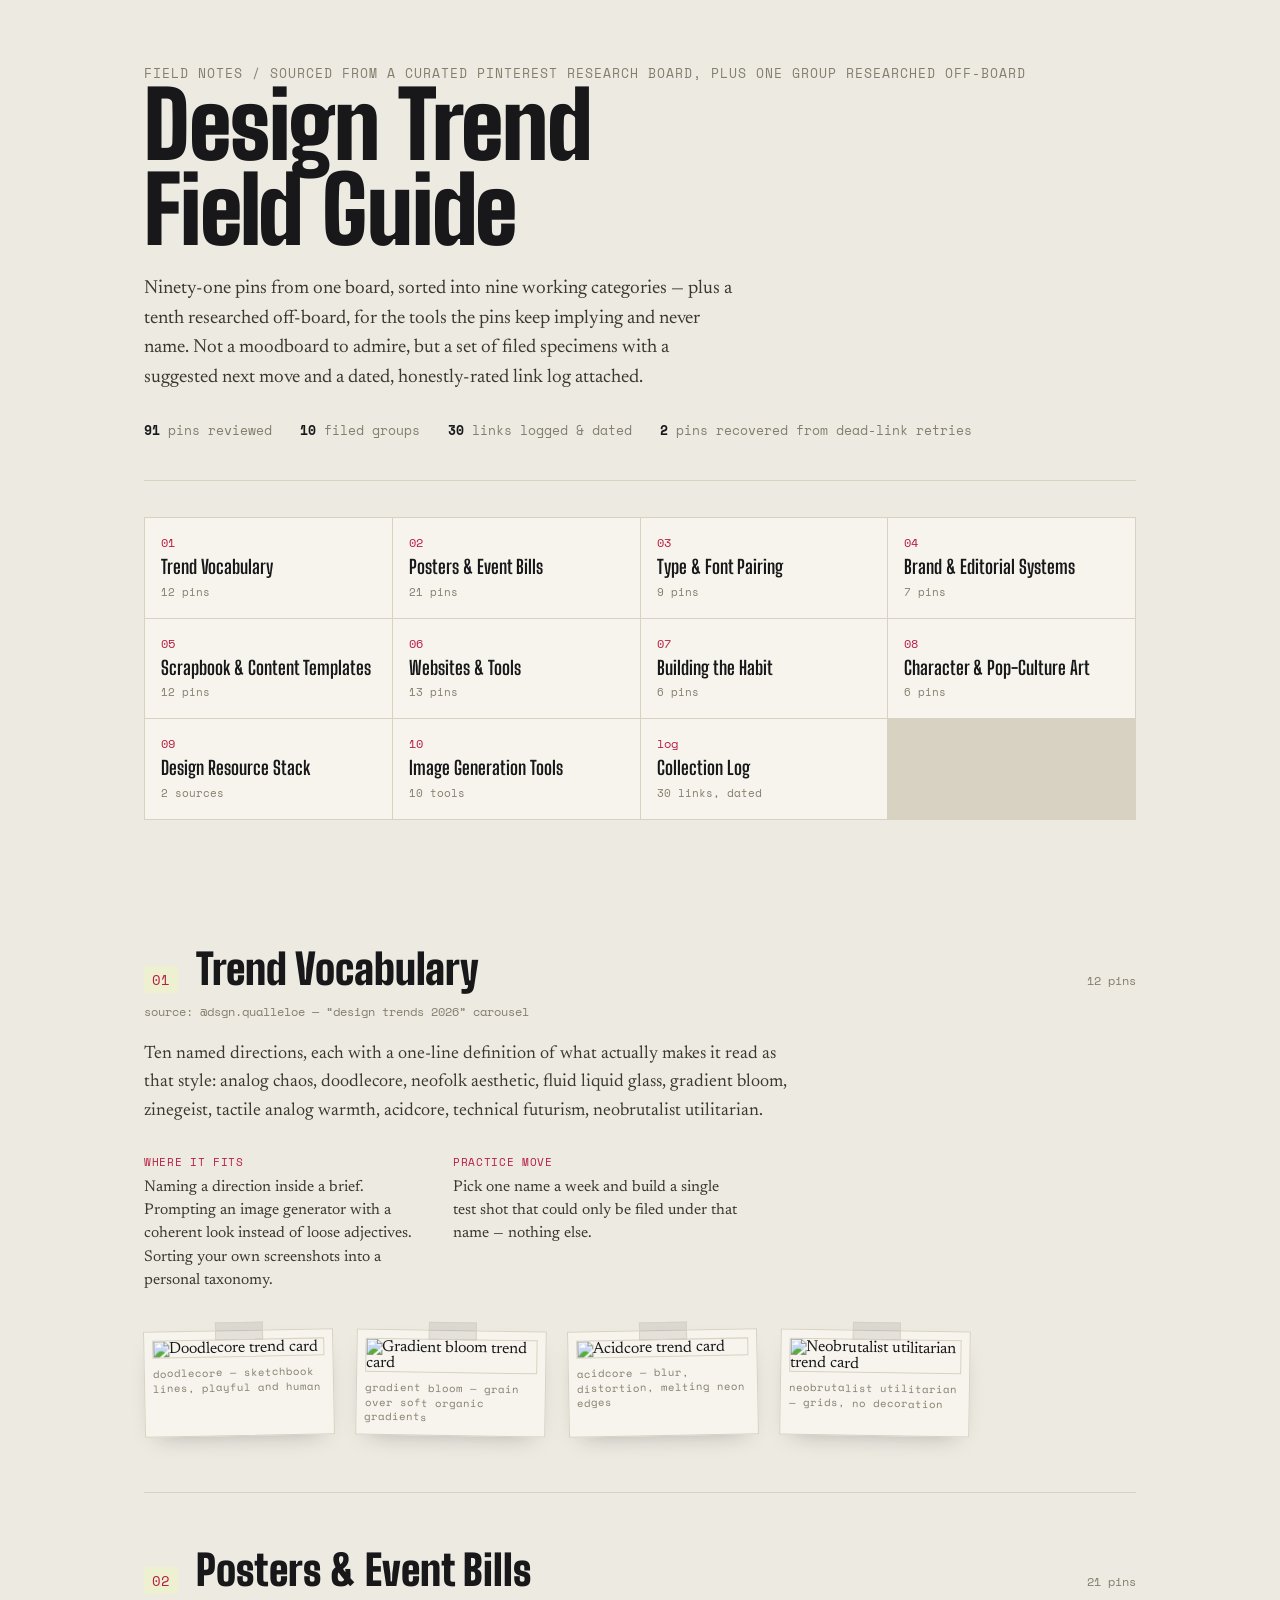
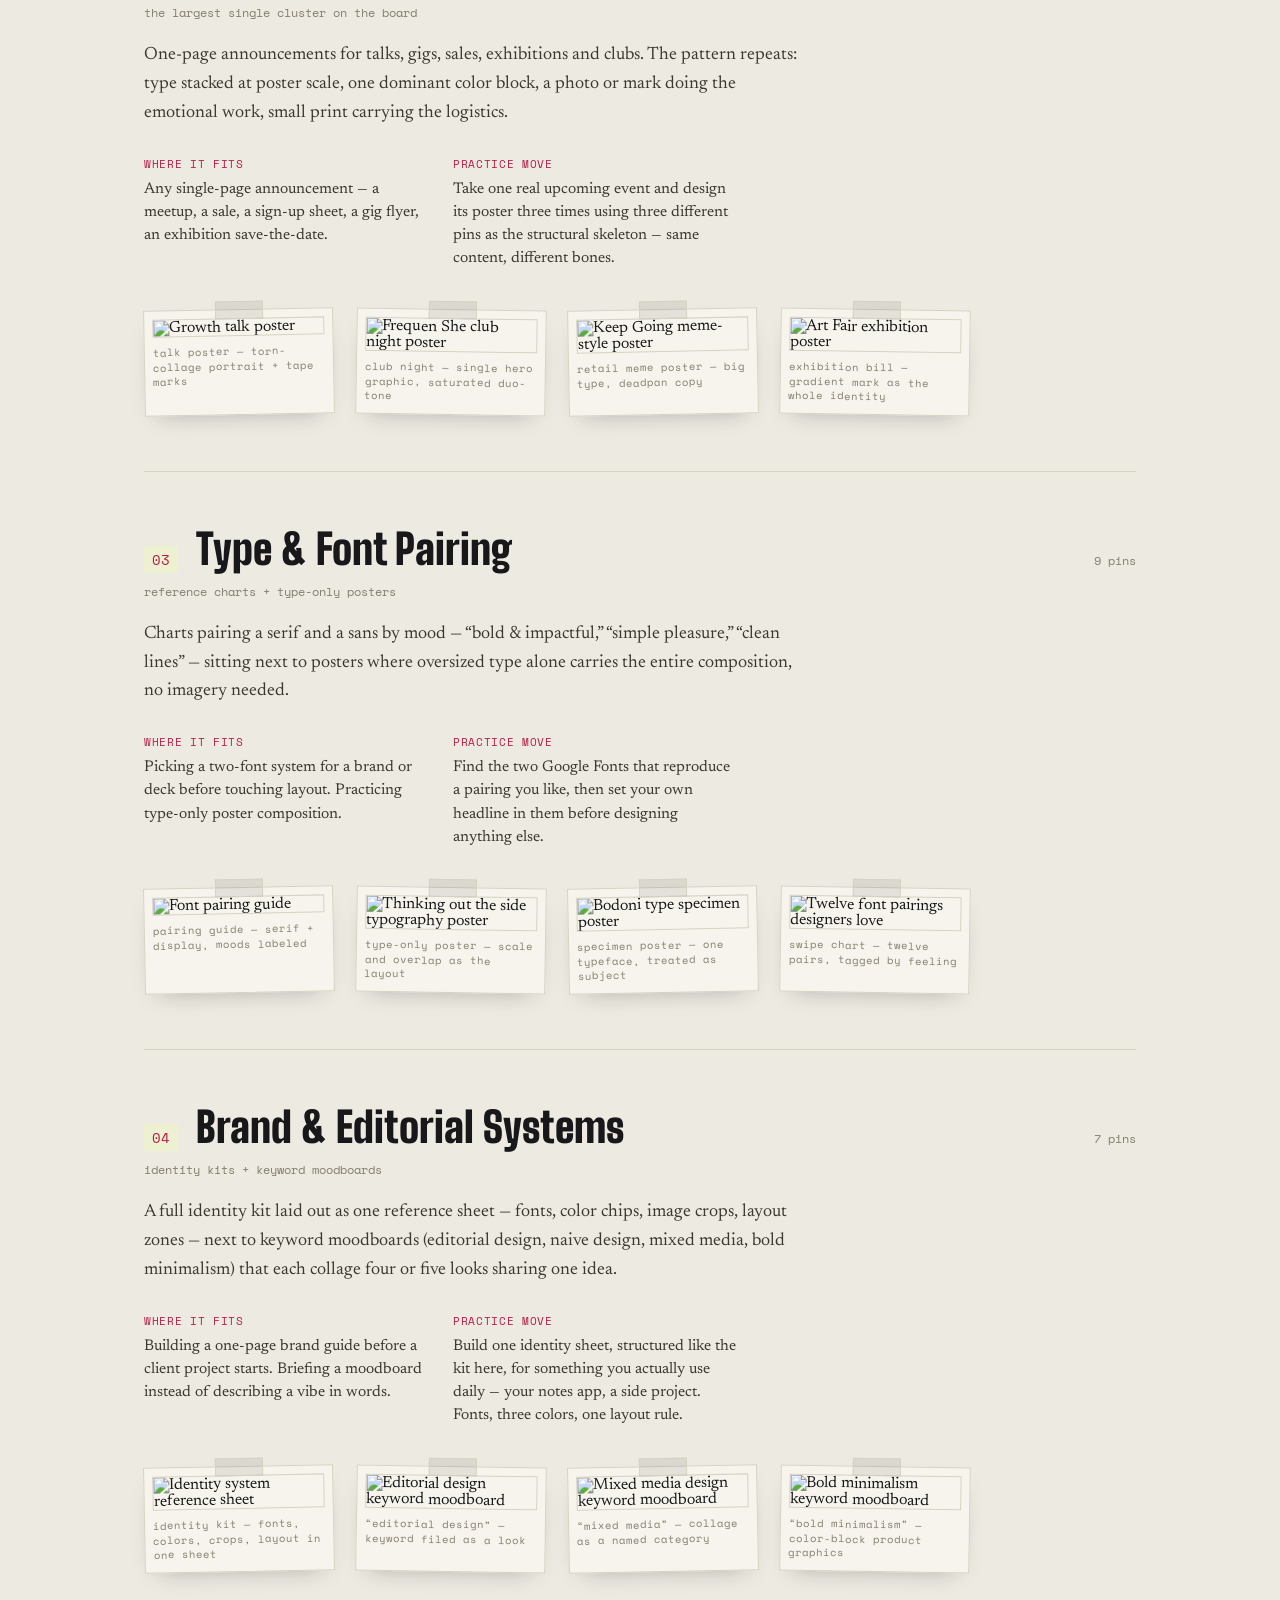
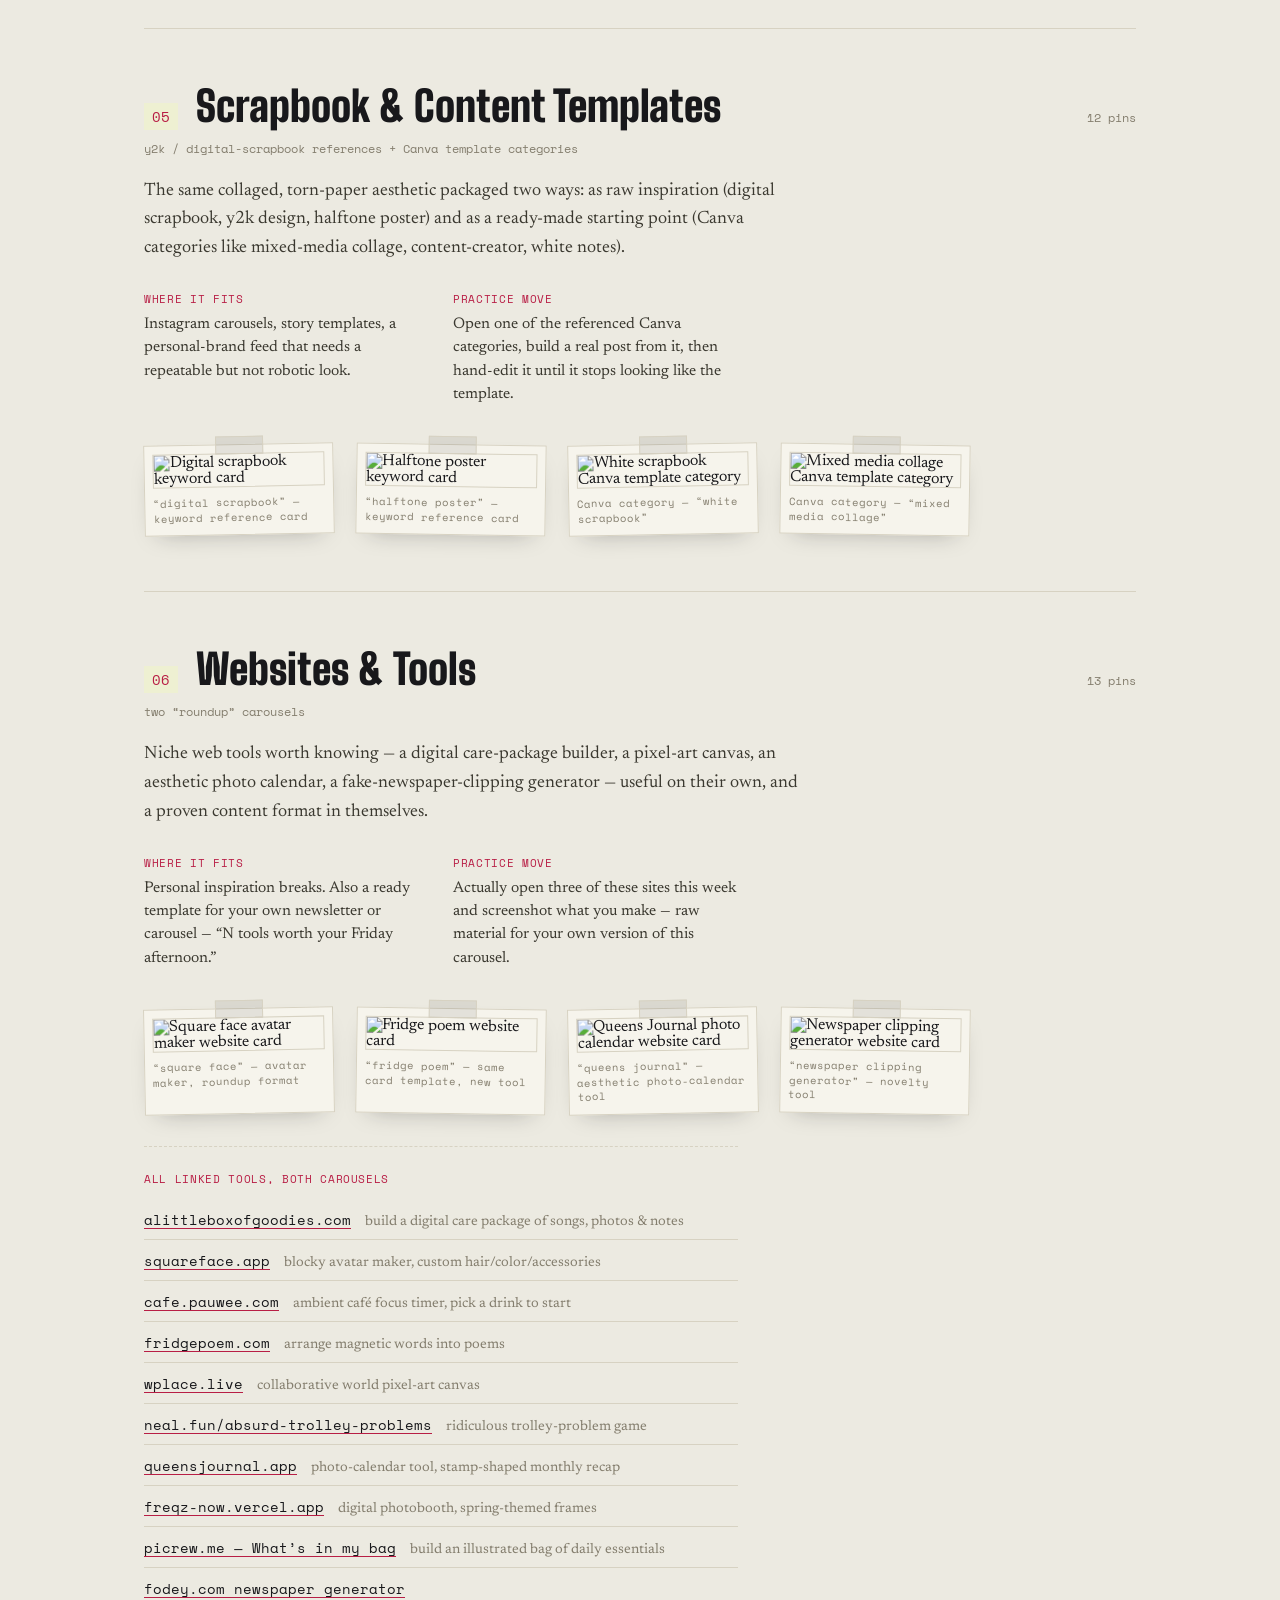
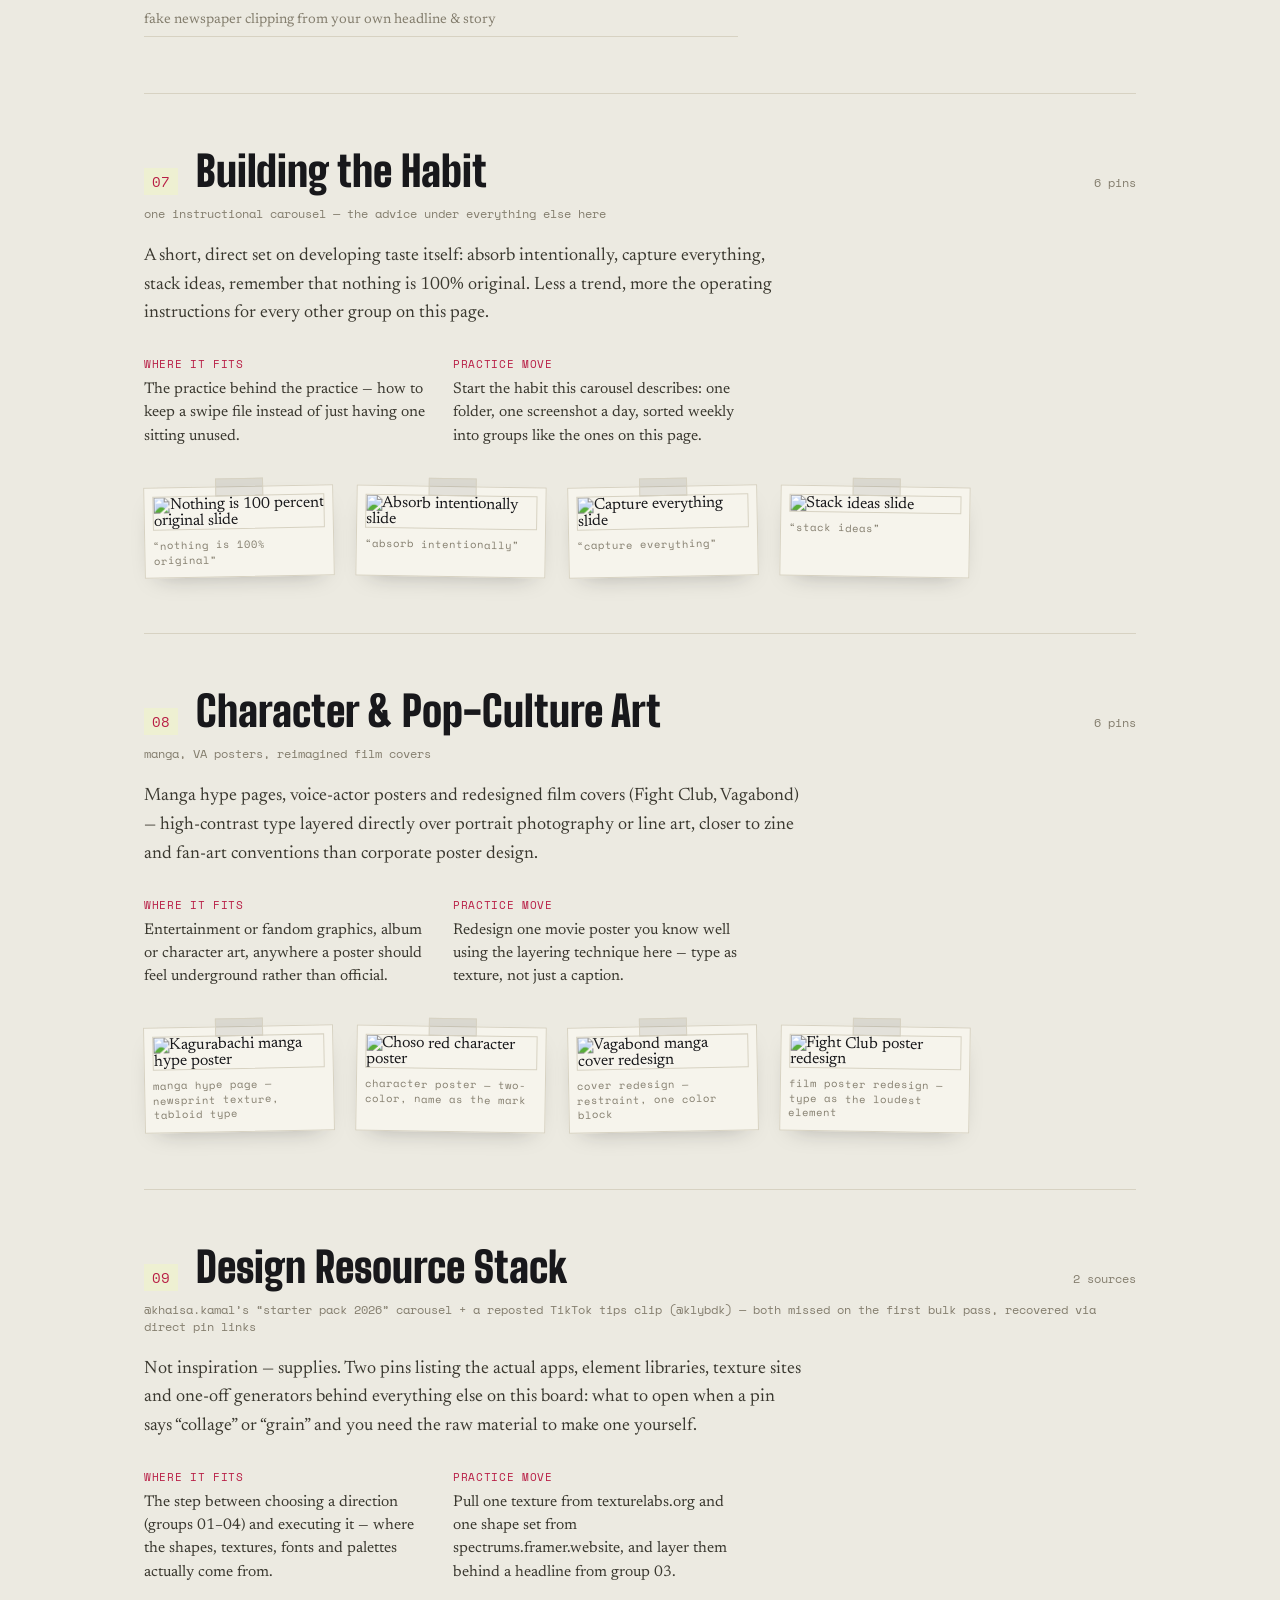
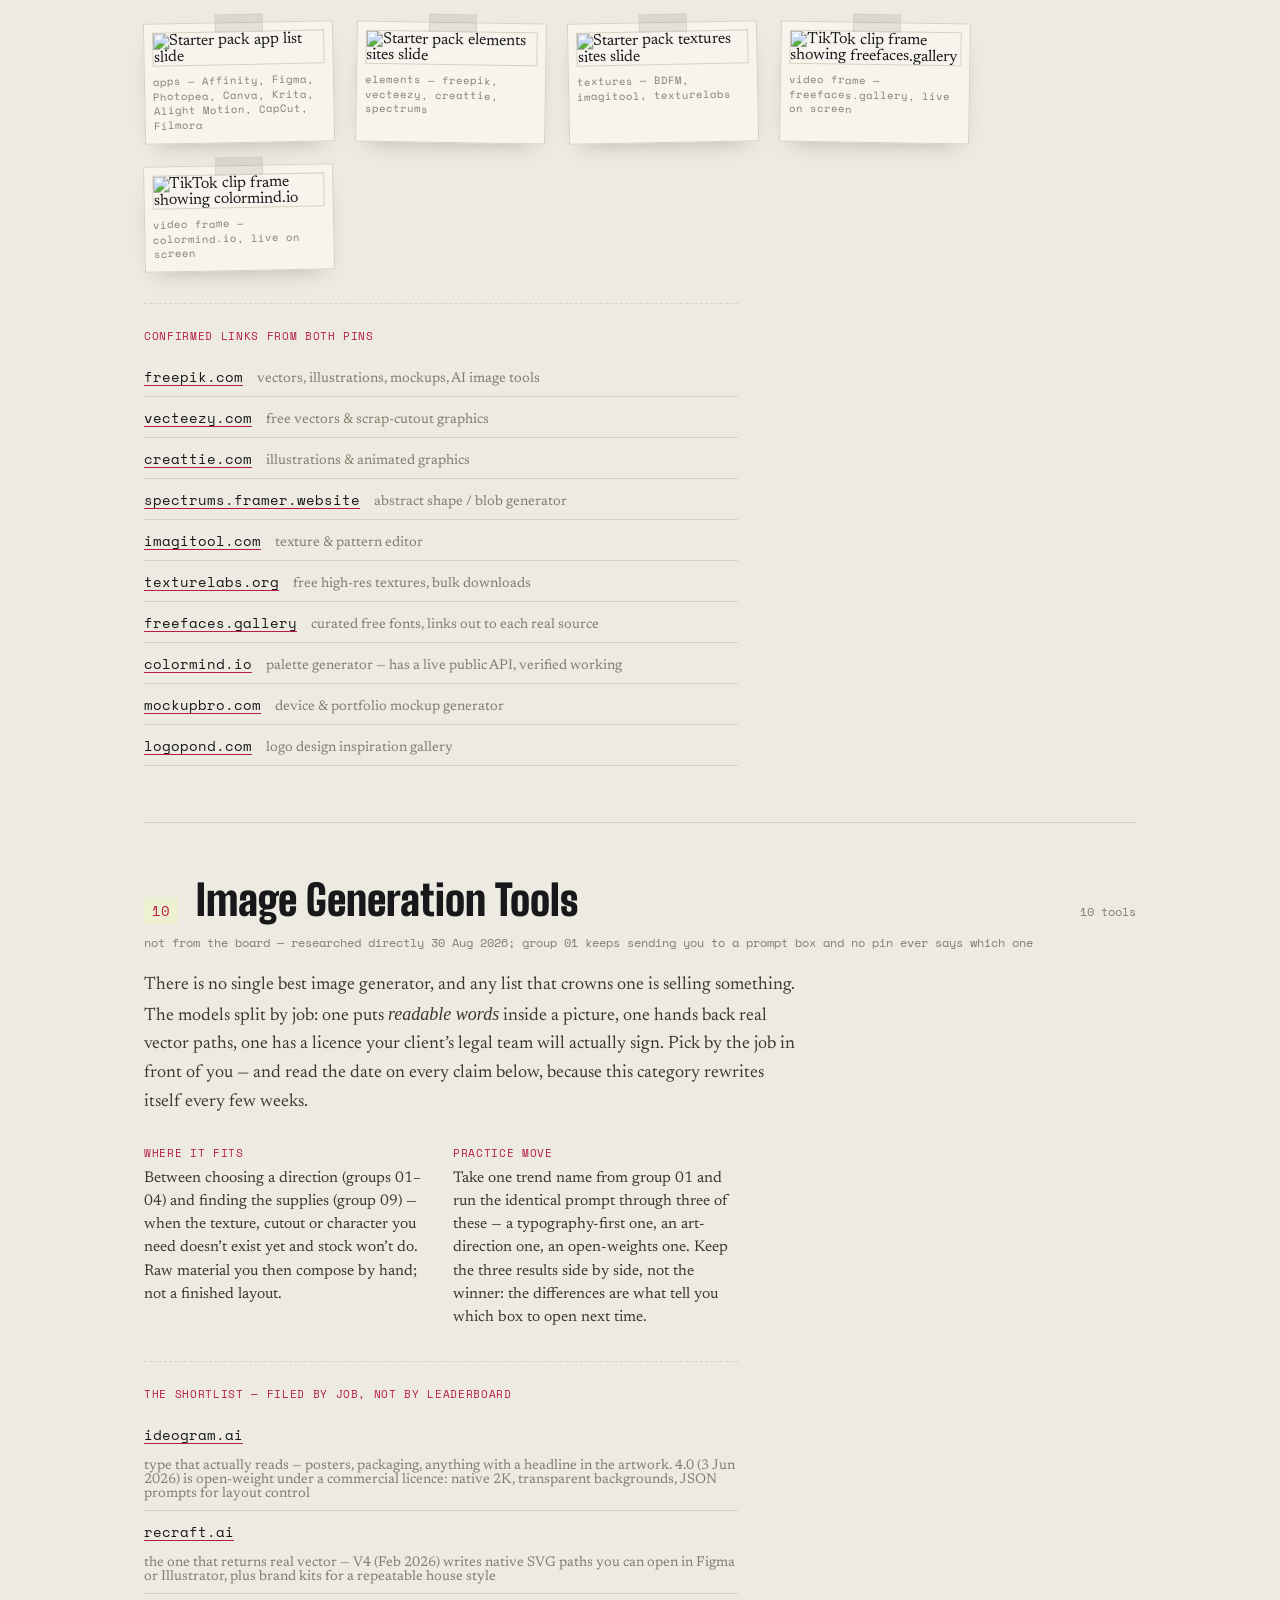
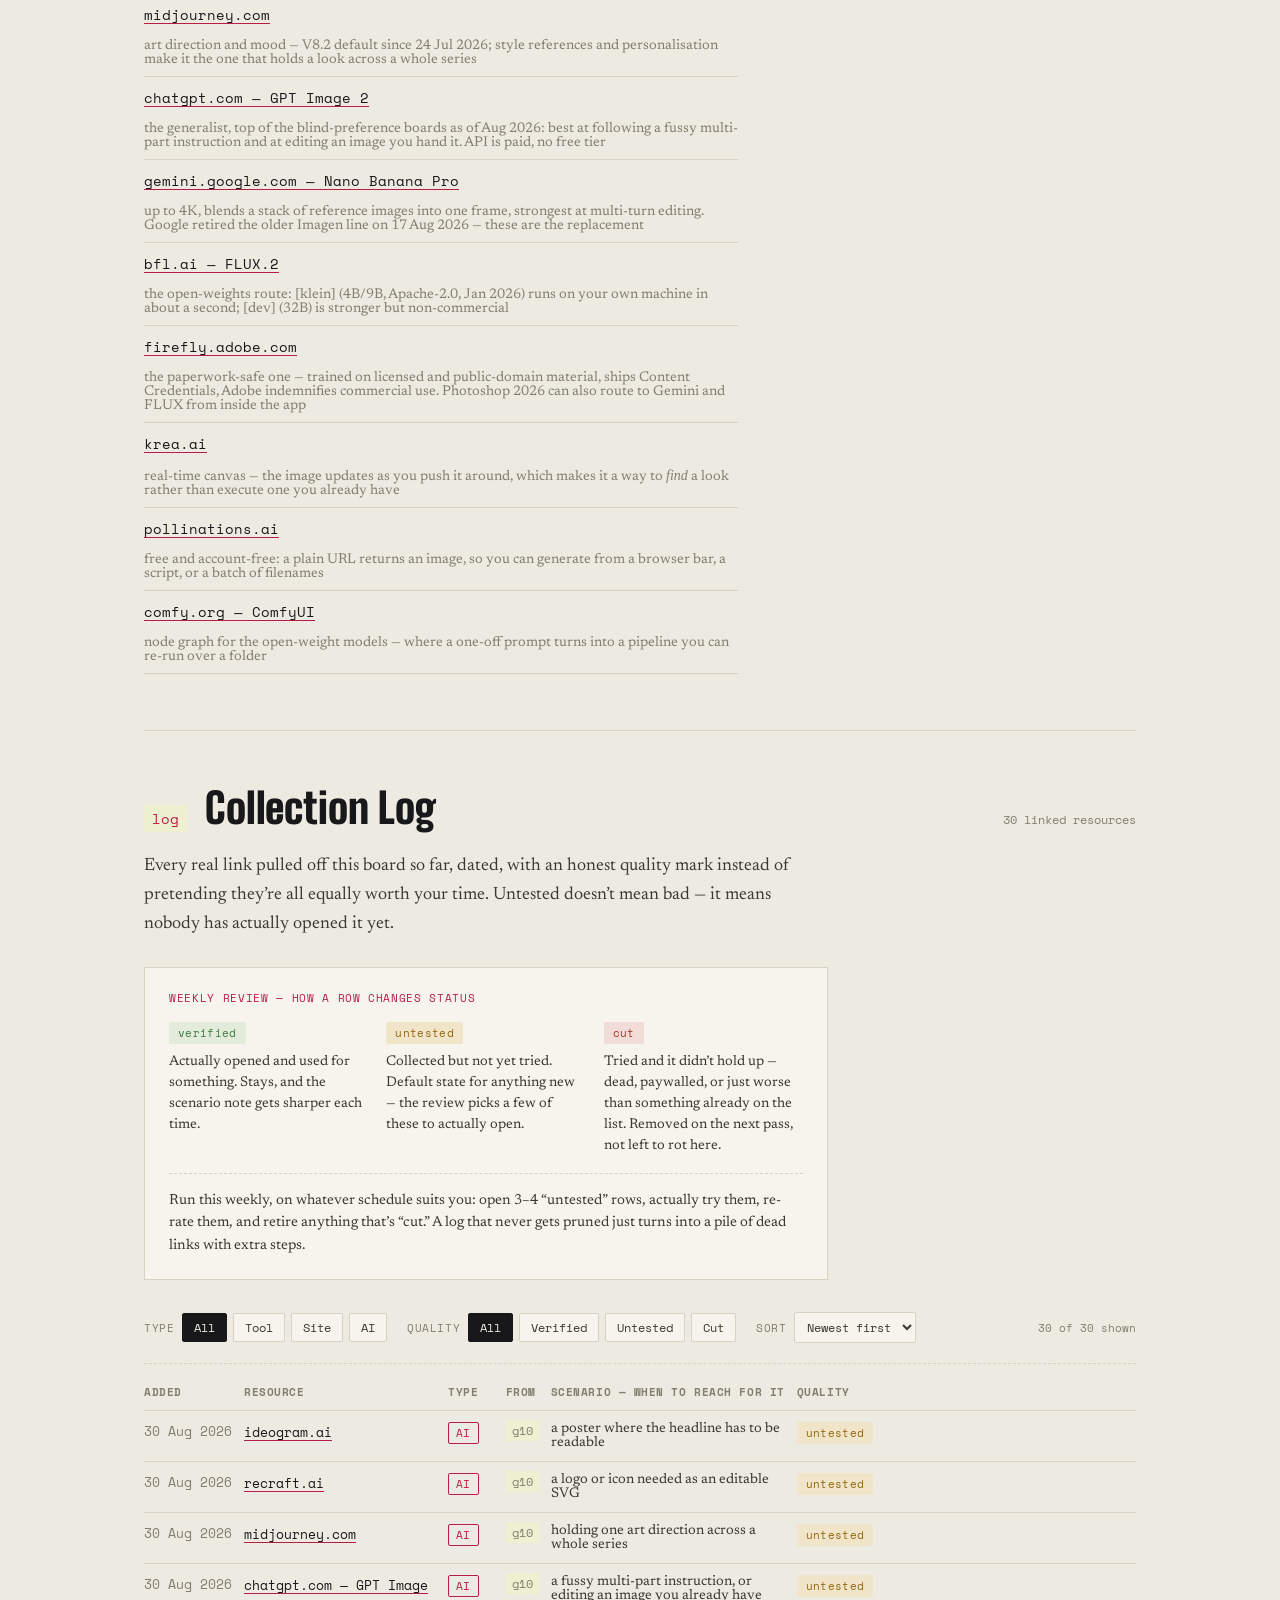
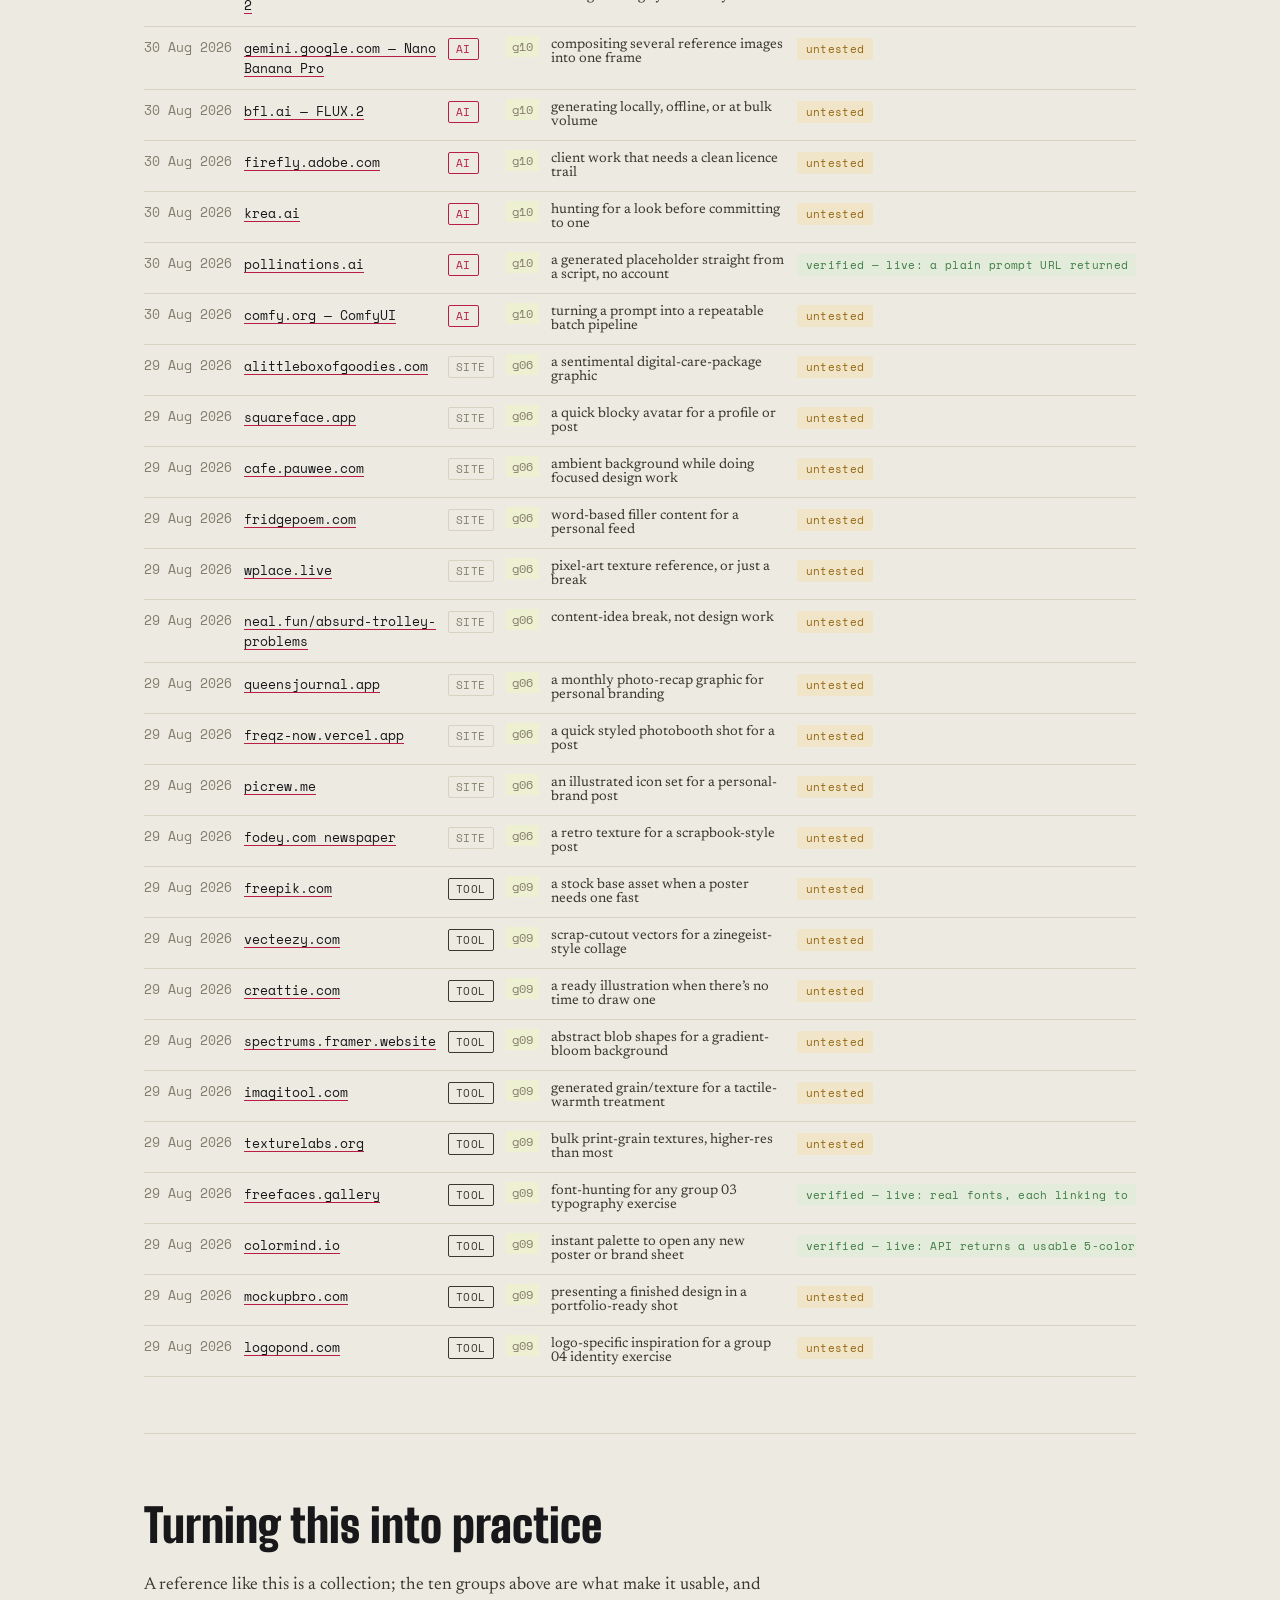
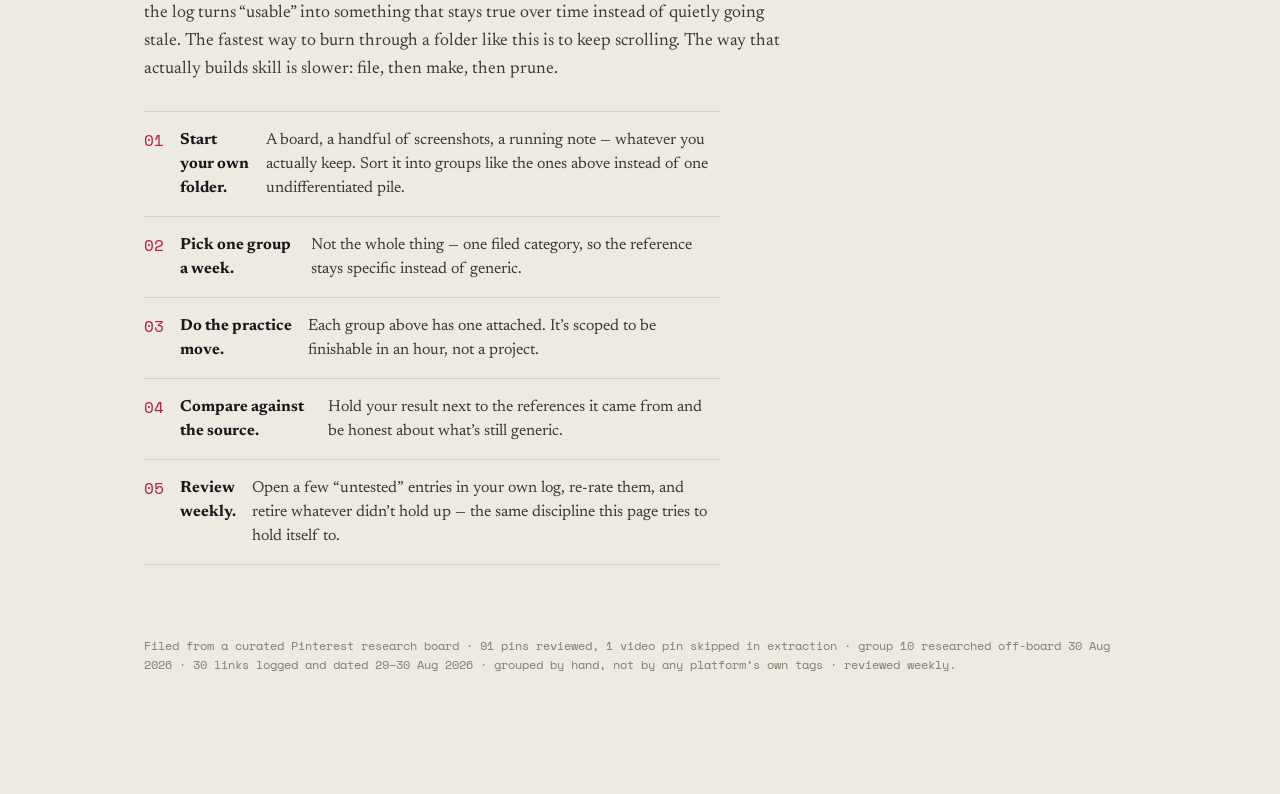
==== commit 277b7874: "Add Image Generation Tools group (g10) with dated log entries Group 01 tells readers to prompt an im" ====
--- a/index.html
+++ b/index.html
@@ -6,7 +6,7 @@
   <meta name="description" content="A field guide to 2026 design trends and resources, filed by type with a practice move and a dated, quality-rated link log attached.">
   <meta property="og:type" content="website">
   <meta property="og:title" content="Design Trend Field Guide">
-  <meta property="og:description" content="Nine filed design directions, a dated resource log, and a practice move for each &mdash; built from real research, not a template.">
+  <meta property="og:description" content="Ten filed design directions, a dated resource log, and a practice move for each &mdash; built from real research, not a template.">
   <meta name="twitter:card" content="summary">
   <title>Design Trend Field Guide</title>
   <link rel="stylesheet" href="https://fonts.googleapis.com/css2?family=Big+Shoulders+Display:wght@500;700;900&family=Newsreader:ital,opsz,wght@0,6..72,400;0,6..72,500;0,6..72,600;1,6..72,400&family=Space+Mono:wght@400;700&display=swap">
@@ -16,22 +16,16 @@
 <div class="wrap">
 
   <header class="masthead">
-    <span class="eyebrow">Field notes / sourced from a curated Pinterest research board</span>
+    <span class="eyebrow">Field notes / sourced from a curated Pinterest research board, plus one group researched off-board</span>
     <h1>Design Trend<br>Field Guide</h1>
-    <p class="lede">Ninety-one pins from one board, sorted into nine working categories &mdash; not just a moodboard to admire, but a set of filed specimens with a suggested next move and a dated, honestly-rated link log attached.</p>
+    <p class="lede">Ninety-one pins from one board, sorted into nine working categories &mdash; plus a tenth researched off-board, for the tools the pins keep implying and never name. Not a moodboard to admire, but a set of filed specimens with a suggested next move and a dated, honestly-rated link log attached.</p>
     <div class="stat-row">
       <span class="stat"><b>91</b> pins reviewed</span>
-      <span class="stat"><b>9</b> filed groups</span>
-      <span class="stat"><b>20</b> links logged &amp; dated</span>
+      <span class="stat"><b>10</b> filed groups</span>
+      <span class="stat"><b>30</b> links logged &amp; dated</span>
       <span class="stat"><b>2</b> pins recovered from dead-link retries</span>
     </div>
   </header>
-
-  <div class="intro-note">
-    <span class="label">First time here?</span>
-    <p>This isn&rsquo;t a moodboard to scroll past &mdash; it&rsquo;s organized like a reference binder. Each of the nine numbered groups below comes with a description, a note on where it actually fits, and one scoped practice move.</p>
-    <p>Fastest way in: skim the index just below, jump to whichever group matches what you&rsquo;re working on, and start with its practice move. The <a href="#log">Collection Log</a> at the bottom lists every real link mentioned on this page &mdash; dated, rated by quality, and filterable by whether it&rsquo;s a production tool or just a fun site to browse.</p>
-  </div>
 
   <nav class="index" aria-label="Catalog index">
     <a href="#g01"><span class="n">01</span><span class="t">Trend Vocabulary</span><span class="c">12 pins</span></a>
@@ -43,7 +37,8 @@
     <a href="#g07"><span class="n">07</span><span class="t">Building the Habit</span><span class="c">6 pins</span></a>
     <a href="#g08"><span class="n">08</span><span class="t">Character &amp; Pop-Culture Art</span><span class="c">6 pins</span></a>
     <a href="#g09"><span class="n">09</span><span class="t">Design Resource Stack</span><span class="c">2 sources</span></a>
-    <a href="#log"><span class="n">log</span><span class="t">Collection Log</span><span class="c">20 links, dated</span></a>
+    <a href="#g10"><span class="n">10</span><span class="t">Image Generation Tools</span><span class="c">10 tools</span></a>
+    <a href="#log"><span class="n">log</span><span class="t">Collection Log</span><span class="c">30 links, dated</span></a>
   </nav>
 
   <section class="entry" id="g01">
@@ -58,11 +53,11 @@
       <div class="meta-block"><span class="label">Where it fits</span><p>Naming a direction inside a brief. Prompting an image generator with a coherent look instead of loose adjectives. Sorting your own screenshots into a personal taxonomy.</p></div>
       <div class="meta-block"><span class="label">Practice move</span><p>Pick one name a week and build a single test shot that could only be filed under that name &mdash; nothing else.</p></div>
     </div>
-    <div class="link-list">
-      <span class="label">Referenced pins &mdash; view on Pinterest</span>
-      <ul>
-        <li><a href="https://www.pinterest.com/pin/747667975686641064/" target="_blank" rel="noopener">doodlecore &#8599;</a><span>sketchbook lines, playful and human; grain over soft organic gradients; blur, distortion, melting neon edges; grids, no decoration &mdash; also: gradient bloom, acidcore, neobrutalist utilitarian</span></li>
-      </ul>
+    <div class="strip">
+      <figure class="pin"><img src="assets/images/01-doodlecore-trend-card.jpg" alt="Doodlecore trend card"><figcaption>doodlecore &mdash; sketchbook lines, playful and human</figcaption></figure>
+      <figure class="pin"><img src="assets/images/02-gradient-bloom-trend-card.jpg" alt="Gradient bloom trend card"><figcaption>gradient bloom &mdash; grain over soft organic gradients</figcaption></figure>
+      <figure class="pin"><img src="assets/images/03-acidcore-trend-card.jpg" alt="Acidcore trend card"><figcaption>acidcore &mdash; blur, distortion, melting neon edges</figcaption></figure>
+      <figure class="pin"><img src="assets/images/04-neobrutalist-utilitarian-trend-card.jpg" alt="Neobrutalist utilitarian trend card"><figcaption>neobrutalist utilitarian &mdash; grids, no decoration</figcaption></figure>
     </div>
   </section>
 
@@ -78,14 +73,11 @@
       <div class="meta-block"><span class="label">Where it fits</span><p>Any single-page announcement &mdash; a meetup, a sale, a sign-up sheet, a gig flyer, an exhibition save-the-date.</p></div>
       <div class="meta-block"><span class="label">Practice move</span><p>Take one real upcoming event and design its poster three times using three different pins as the structural skeleton &mdash; same content, different bones.</p></div>
     </div>
-    <div class="link-list">
-      <span class="label">Referenced pins &mdash; view on Pinterest</span>
-      <ul>
-        <li><a href="https://www.pinterest.com/pin/747667975686718660/" target="_blank" rel="noopener">talk poster &#8599;</a><span>torn-collage portrait + tape marks</span></li>
-        <li><a href="https://www.pinterest.com/pin/747667975686718670/" target="_blank" rel="noopener">club night &#8599;</a><span>single hero graphic, saturated duo-tone</span></li>
-        <li><a href="https://www.pinterest.com/pin/747667975686718676/" target="_blank" rel="noopener">retail meme poster &#8599;</a><span>big type, deadpan copy</span></li>
-        <li><a href="https://www.pinterest.com/pin/747667975686718683/" target="_blank" rel="noopener">exhibition bill &#8599;</a><span>gradient mark as the whole identity</span></li>
-      </ul>
+    <div class="strip">
+      <figure class="pin"><img src="assets/images/05-growth-talk-poster.jpg" alt="Growth talk poster"><figcaption>talk poster &mdash; torn-collage portrait + tape marks</figcaption></figure>
+      <figure class="pin"><img src="assets/images/06-frequen-she-club-night-poster.jpg" alt="Frequen She club night poster"><figcaption>club night &mdash; single hero graphic, saturated duo-tone</figcaption></figure>
+      <figure class="pin"><img src="assets/images/07-keep-going-meme-style-poster.jpg" alt="Keep Going meme-style poster"><figcaption>retail meme poster &mdash; big type, deadpan copy</figcaption></figure>
+      <figure class="pin"><img src="assets/images/08-art-fair-exhibition-poster.jpg" alt="Art Fair exhibition poster"><figcaption>exhibition bill &mdash; gradient mark as the whole identity</figcaption></figure>
     </div>
   </section>
 
@@ -101,14 +93,11 @@
       <div class="meta-block"><span class="label">Where it fits</span><p>Picking a two-font system for a brand or deck before touching layout. Practicing type-only poster composition.</p></div>
       <div class="meta-block"><span class="label">Practice move</span><p>Find the two Google Fonts that reproduce a pairing you like, then set your own headline in them before designing anything else.</p></div>
     </div>
-    <div class="link-list">
-      <span class="label">Referenced pins &mdash; view on Pinterest</span>
-      <ul>
-        <li><a href="https://www.pinterest.com/pin/747667975686718704/" target="_blank" rel="noopener">pairing guide &#8599;</a><span>serif + display, moods labeled</span></li>
-        <li><a href="https://www.pinterest.com/pin/747667975686718708/" target="_blank" rel="noopener">type-only poster &#8599;</a><span>scale and overlap as the layout</span></li>
-        <li><a href="https://www.pinterest.com/pin/747667975686718710/" target="_blank" rel="noopener">specimen poster &#8599;</a><span>one typeface, treated as subject</span></li>
-        <li><a href="https://www.pinterest.com/pin/747667975686718715/" target="_blank" rel="noopener">swipe chart &#8599;</a><span>twelve pairs, tagged by feeling</span></li>
-      </ul>
+    <div class="strip">
+      <figure class="pin"><img src="assets/images/09-font-pairing-guide.jpg" alt="Font pairing guide"><figcaption>pairing guide &mdash; serif + display, moods labeled</figcaption></figure>
+      <figure class="pin"><img src="assets/images/10-thinking-out-the-side-typography-poster.jpg" alt="Thinking out the side typography poster"><figcaption>type-only poster &mdash; scale and overlap as the layout</figcaption></figure>
+      <figure class="pin"><img src="assets/images/11-bodoni-type-specimen-poster.jpg" alt="Bodoni type specimen poster"><figcaption>specimen poster &mdash; one typeface, treated as subject</figcaption></figure>
+      <figure class="pin"><img src="assets/images/12-twelve-font-pairings-designers-love.jpg" alt="Twelve font pairings designers love"><figcaption>swipe chart &mdash; twelve pairs, tagged by feeling</figcaption></figure>
     </div>
   </section>
 
@@ -124,12 +113,11 @@
       <div class="meta-block"><span class="label">Where it fits</span><p>Building a one-page brand guide before a client project starts. Briefing a moodboard instead of describing a vibe in words.</p></div>
       <div class="meta-block"><span class="label">Practice move</span><p>Build one identity sheet, structured like the kit here, for something you actually use daily &mdash; your notes app, a side project. Fonts, three colors, one layout rule.</p></div>
     </div>
-    <div class="link-list">
-      <span class="label">Referenced pins &mdash; view on Pinterest</span>
-      <ul>
-        <li><a href="https://www.pinterest.com/pin/747667975686644433/" target="_blank" rel="noopener">identity kit &#8599;</a><span>fonts, colors, crops, layout in one sheet</span></li>
-        <li><a href="https://www.pinterest.com/pin/747667975686720706/" target="_blank" rel="noopener">&ldquo;editorial design&rdquo; &#8599;</a><span>keyword filed as a look; collage as a named category; color-block product graphics &mdash; also: &ldquo;mixed media&rdquo;, &ldquo;bold minimalism&rdquo;</span></li>
-      </ul>
+    <div class="strip">
+      <figure class="pin"><img src="assets/images/13-identity-system-reference-sheet.jpg" alt="Identity system reference sheet"><figcaption>identity kit &mdash; fonts, colors, crops, layout in one sheet</figcaption></figure>
+      <figure class="pin"><img src="assets/images/14-editorial-design-keyword-moodboard.jpg" alt="Editorial design keyword moodboard"><figcaption>&ldquo;editorial design&rdquo; &mdash; keyword filed as a look</figcaption></figure>
+      <figure class="pin"><img src="assets/images/15-mixed-media-design-keyword-moodboard.jpg" alt="Mixed media design keyword moodboard"><figcaption>&ldquo;mixed media&rdquo; &mdash; collage as a named category</figcaption></figure>
+      <figure class="pin"><img src="assets/images/16-bold-minimalism-keyword-moodboard.jpg" alt="Bold minimalism keyword moodboard"><figcaption>&ldquo;bold minimalism&rdquo; &mdash; color-block product graphics</figcaption></figure>
     </div>
   </section>
 
@@ -145,12 +133,11 @@
       <div class="meta-block"><span class="label">Where it fits</span><p>Instagram carousels, story templates, a personal-brand feed that needs a repeatable but not robotic look.</p></div>
       <div class="meta-block"><span class="label">Practice move</span><p>Open one of the referenced Canva categories, build a real post from it, then hand-edit it until it stops looking like the template.</p></div>
     </div>
-    <div class="link-list">
-      <span class="label">Referenced pins &mdash; view on Pinterest</span>
-      <ul>
-        <li><a href="https://www.pinterest.com/pin/747667975686641105/" target="_blank" rel="noopener">&ldquo;digital scrapbook&rdquo; &#8599;</a><span>keyword reference card; keyword reference card &mdash; also: &ldquo;halftone poster&rdquo;</span></li>
-        <li><a href="https://www.pinterest.com/pin/747667975686641111/" target="_blank" rel="noopener">Canva category &#8599;</a><span>&ldquo;white scrapbook&rdquo;; &ldquo;mixed media collage&rdquo; &mdash; also: Canva category</span></li>
-      </ul>
+    <div class="strip">
+      <figure class="pin"><img src="assets/images/17-digital-scrapbook-keyword-card.jpg" alt="Digital scrapbook keyword card"><figcaption>&ldquo;digital scrapbook&rdquo; &mdash; keyword reference card</figcaption></figure>
+      <figure class="pin"><img src="assets/images/18-halftone-poster-keyword-card.jpg" alt="Halftone poster keyword card"><figcaption>&ldquo;halftone poster&rdquo; &mdash; keyword reference card</figcaption></figure>
+      <figure class="pin"><img src="assets/images/19-white-scrapbook-canva-template-category.jpg" alt="White scrapbook Canva template category"><figcaption>Canva category &mdash; &ldquo;white scrapbook&rdquo;</figcaption></figure>
+      <figure class="pin"><img src="assets/images/20-mixed-media-collage-canva-template-category.jpg" alt="Mixed media collage Canva template category"><figcaption>Canva category &mdash; &ldquo;mixed media collage&rdquo;</figcaption></figure>
     </div>
   </section>
 
@@ -166,12 +153,11 @@
       <div class="meta-block"><span class="label">Where it fits</span><p>Personal inspiration breaks. Also a ready template for your own newsletter or carousel &mdash; &ldquo;N tools worth your Friday afternoon.&rdquo;</p></div>
       <div class="meta-block"><span class="label">Practice move</span><p>Actually open three of these sites this week and screenshot what you make &mdash; raw material for your own version of this carousel.</p></div>
     </div>
-    <div class="link-list">
-      <span class="label">Referenced pins &mdash; view on Pinterest</span>
-      <ul>
-        <li><a href="https://www.pinterest.com/pin/747667975686644390/" target="_blank" rel="noopener">&ldquo;square face&rdquo; &#8599;</a><span>avatar maker, roundup format; same card template, new tool &mdash; also: &ldquo;fridge poem&rdquo;</span></li>
-        <li><a href="https://www.pinterest.com/pin/747667975686720710/" target="_blank" rel="noopener">&ldquo;queens journal&rdquo; &#8599;</a><span>aesthetic photo-calendar tool; novelty tool &mdash; also: &ldquo;newspaper clipping generator&rdquo;</span></li>
-      </ul>
+    <div class="strip">
+      <figure class="pin"><img src="assets/images/21-square-face-avatar-maker-website-card.jpg" alt="Square face avatar maker website card"><figcaption>&ldquo;square face&rdquo; &mdash; avatar maker, roundup format</figcaption></figure>
+      <figure class="pin"><img src="assets/images/22-fridge-poem-website-card.jpg" alt="Fridge poem website card"><figcaption>&ldquo;fridge poem&rdquo; &mdash; same card template, new tool</figcaption></figure>
+      <figure class="pin"><img src="assets/images/23-queens-journal-photo-calendar-website-card.jpg" alt="Queens Journal photo calendar website card"><figcaption>&ldquo;queens journal&rdquo; &mdash; aesthetic photo-calendar tool</figcaption></figure>
+      <figure class="pin"><img src="assets/images/24-newspaper-clipping-generator-website-card.jpg" alt="Newspaper clipping generator website card"><figcaption>&ldquo;newspaper clipping generator&rdquo; &mdash; novelty tool</figcaption></figure>
     </div>
     <div class="link-list">
       <span class="label">All linked tools, both carousels</span>
@@ -202,11 +188,11 @@
       <div class="meta-block"><span class="label">Where it fits</span><p>The practice behind the practice &mdash; how to keep a swipe file instead of just having one sitting unused.</p></div>
       <div class="meta-block"><span class="label">Practice move</span><p>Start the habit this carousel describes: one folder, one screenshot a day, sorted weekly into groups like the ones on this page.</p></div>
     </div>
-    <div class="link-list">
-      <span class="label">Referenced pins &mdash; view on Pinterest</span>
-      <ul>
-        <li><a href="https://www.pinterest.com/pin/747667975686718681/" target="_blank" rel="noopener">&ldquo;nothing is 100% original&rdquo; &#8599;</a><span>also: &ldquo;absorb intentionally&rdquo;, &ldquo;capture everything&rdquo;, &ldquo;stack ideas&rdquo;</span></li>
-      </ul>
+    <div class="strip">
+      <figure class="pin"><img src="assets/images/25-nothing-is-100-percent-original-slide.jpg" alt="Nothing is 100 percent original slide"><figcaption>&ldquo;nothing is 100% original&rdquo;</figcaption></figure>
+      <figure class="pin"><img src="assets/images/26-absorb-intentionally-slide.jpg" alt="Absorb intentionally slide"><figcaption>&ldquo;absorb intentionally&rdquo;</figcaption></figure>
+      <figure class="pin"><img src="assets/images/27-capture-everything-slide.jpg" alt="Capture everything slide"><figcaption>&ldquo;capture everything&rdquo;</figcaption></figure>
+      <figure class="pin"><img src="assets/images/28-stack-ideas-slide.jpg" alt="Stack ideas slide"><figcaption>&ldquo;stack ideas&rdquo;</figcaption></figure>
     </div>
   </section>
 
@@ -222,14 +208,11 @@
       <div class="meta-block"><span class="label">Where it fits</span><p>Entertainment or fandom graphics, album or character art, anywhere a poster should feel underground rather than official.</p></div>
       <div class="meta-block"><span class="label">Practice move</span><p>Redesign one movie poster you know well using the layering technique here &mdash; type as texture, not just a caption.</p></div>
     </div>
-    <div class="link-list">
-      <span class="label">Referenced pins &mdash; view on Pinterest</span>
-      <ul>
-        <li><a href="https://www.pinterest.com/pin/747667975686720715/" target="_blank" rel="noopener">manga hype page &#8599;</a><span>newsprint texture, tabloid type</span></li>
-        <li><a href="https://www.pinterest.com/pin/747667975686720720/" target="_blank" rel="noopener">character poster &#8599;</a><span>two-color, name as the mark</span></li>
-        <li><a href="https://www.pinterest.com/pin/747667975686720723/" target="_blank" rel="noopener">cover redesign &#8599;</a><span>restraint, one color block</span></li>
-        <li><a href="https://www.pinterest.com/pin/747667975686720725/" target="_blank" rel="noopener">film poster redesign &#8599;</a><span>type as the loudest element</span></li>
-      </ul>
+    <div class="strip">
+      <figure class="pin"><img src="assets/images/29-kagurabachi-manga-hype-poster.jpg" alt="Kagurabachi manga hype poster"><figcaption>manga hype page &mdash; newsprint texture, tabloid type</figcaption></figure>
+      <figure class="pin"><img src="assets/images/30-choso-red-character-poster.jpg" alt="Choso red character poster"><figcaption>character poster &mdash; two-color, name as the mark</figcaption></figure>
+      <figure class="pin"><img src="assets/images/31-vagabond-manga-cover-redesign.jpg" alt="Vagabond manga cover redesign"><figcaption>cover redesign &mdash; restraint, one color block</figcaption></figure>
+      <figure class="pin"><img src="assets/images/32-fight-club-poster-redesign.jpg" alt="Fight Club poster redesign"><figcaption>film poster redesign &mdash; type as the loudest element</figcaption></figure>
     </div>
   </section>
 
@@ -244,6 +227,13 @@
     <div class="meta-grid">
       <div class="meta-block"><span class="label">Where it fits</span><p>The step between choosing a direction (groups 01&ndash;04) and executing it &mdash; where the shapes, textures, fonts and palettes actually come from.</p></div>
       <div class="meta-block"><span class="label">Practice move</span><p>Pull one texture from texturelabs.org and one shape set from spectrums.framer.website, and layer them behind a headline from group 03.</p></div>
+    </div>
+    <div class="strip">
+      <figure class="pin"><img src="assets/images/33-starter-pack-app-list-slide.jpg" alt="Starter pack app list slide"><figcaption>apps &mdash; Affinity, Figma, Photopea, Canva, Krita, Alight Motion, CapCut, Filmora</figcaption></figure>
+      <figure class="pin"><img src="assets/images/34-starter-pack-elements-sites-slide.jpg" alt="Starter pack elements sites slide"><figcaption>elements &mdash; freepik, vecteezy, creattie, spectrums</figcaption></figure>
+      <figure class="pin"><img src="assets/images/35-starter-pack-textures-sites-slide.jpg" alt="Starter pack textures sites slide"><figcaption>textures &mdash; BDFM, imagitool, texturelabs</figcaption></figure>
+      <figure class="pin"><img src="assets/images/36-tiktok-clip-frame-showing-freefaces-gallery.jpg" alt="TikTok clip frame showing freefaces.gallery"><figcaption>video frame &mdash; freefaces.gallery, live on screen</figcaption></figure>
+      <figure class="pin"><img src="assets/images/37-tiktok-clip-frame-showing-colormind-io.jpg" alt="TikTok clip frame showing colormind.io"><figcaption>video frame &mdash; colormind.io, live on screen</figcaption></figure>
     </div>
     <div class="link-list">
       <span class="label">Confirmed links from both pins</span>
@@ -262,11 +252,40 @@
     </div>
   </section>
 
+  <section class="entry" id="g10">
+    <div class="entry-head">
+      <span class="n">10</span>
+      <h2>Image Generation Tools</h2>
+      <span class="count">10 tools</span>
+    </div>
+    <div class="entry-source">not from the board &mdash; researched directly 30 Aug 2026; group 01 keeps sending you to a prompt box and no pin ever says which one</div>
+    <p class="entry-desc">There is no single best image generator, and any list that crowns one is selling something. The models split by job: one puts <em>readable words</em> inside a picture, one hands back real vector paths, one has a licence your client&rsquo;s legal team will actually sign. Pick by the job in front of you &mdash; and read the date on every claim below, because this category rewrites itself every few weeks.</p>
+    <div class="meta-grid">
+      <div class="meta-block"><span class="label">Where it fits</span><p>Between choosing a direction (groups 01&ndash;04) and finding the supplies (group 09) &mdash; when the texture, cutout or character you need doesn&rsquo;t exist yet and stock won&rsquo;t do. Raw material you then compose by hand; not a finished layout.</p></div>
+      <div class="meta-block"><span class="label">Practice move</span><p>Take one trend name from group 01 and run the identical prompt through three of these &mdash; a typography-first one, an art-direction one, an open-weights one. Keep the three results side by side, not the winner: the differences are what tell you which box to open next time.</p></div>
+    </div>
+    <div class="link-list">
+      <span class="label">The shortlist &mdash; filed by job, not by leaderboard</span>
+      <ul>
+        <li><a href="https://ideogram.ai" target="_blank" rel="noopener">ideogram.ai</a><span>type that actually reads &mdash; posters, packaging, anything with a headline in the artwork. 4.0 (3 Jun 2026) is open-weight under a commercial licence: native 2K, transparent backgrounds, JSON prompts for layout control</span></li>
+        <li><a href="https://www.recraft.ai" target="_blank" rel="noopener">recraft.ai</a><span>the one that returns real vector &mdash; V4 (Feb 2026) writes native SVG paths you can open in Figma or Illustrator, plus brand kits for a repeatable house style</span></li>
+        <li><a href="https://www.midjourney.com" target="_blank" rel="noopener">midjourney.com</a><span>art direction and mood &mdash; V8.2 default since 24 Jul 2026; style references and personalisation make it the one that holds a look across a whole series</span></li>
+        <li><a href="https://chatgpt.com" target="_blank" rel="noopener">chatgpt.com &mdash; GPT Image 2</a><span>the generalist, top of the blind-preference boards as of Aug 2026: best at following a fussy multi-part instruction and at editing an image you hand it. API is paid, no free tier</span></li>
+        <li><a href="https://gemini.google.com" target="_blank" rel="noopener">gemini.google.com &mdash; Nano Banana Pro</a><span>up to 4K, blends a stack of reference images into one frame, strongest at multi-turn editing. Google retired the older Imagen line on 17 Aug 2026 &mdash; these are the replacement</span></li>
+        <li><a href="https://bfl.ai" target="_blank" rel="noopener">bfl.ai &mdash; FLUX.2</a><span>the open-weights route: [klein] (4B/9B, Apache-2.0, Jan 2026) runs on your own machine in about a second; [dev] (32B) is stronger but non-commercial</span></li>
+        <li><a href="https://firefly.adobe.com" target="_blank" rel="noopener">firefly.adobe.com</a><span>the paperwork-safe one &mdash; trained on licensed and public-domain material, ships Content Credentials, Adobe indemnifies commercial use. Photoshop 2026 can also route to Gemini and FLUX from inside the app</span></li>
+        <li><a href="https://www.krea.ai" target="_blank" rel="noopener">krea.ai</a><span>real-time canvas &mdash; the image updates as you push it around, which makes it a way to <em>find</em> a look rather than execute one you already have</span></li>
+        <li><a href="https://pollinations.ai" target="_blank" rel="noopener">pollinations.ai</a><span>free and account-free: a plain URL returns an image, so you can generate from a browser bar, a script, or a batch of filenames</span></li>
+        <li><a href="https://comfy.org" target="_blank" rel="noopener">comfy.org &mdash; ComfyUI</a><span>node graph for the open-weight models &mdash; where a one-off prompt turns into a pipeline you can re-run over a folder</span></li>
+      </ul>
+    </div>
+  </section>
+
   <section class="ledger" id="log">
     <div class="entry-head">
       <span class="n">log</span>
       <h2>Collection Log</h2>
-      <span class="count">20 linked resources</span>
+      <span class="count">30 linked resources</span>
     </div>
     <p class="entry-desc">Every real link pulled off this board so far, dated, with an honest quality mark instead of pretending they&rsquo;re all equally worth your time. Untested doesn&rsquo;t mean bad &mdash; it means nobody has actually opened it yet.</p>
 
@@ -286,6 +305,7 @@
         <button type="button" class="chip active" data-filter="type" data-value="all">All</button>
         <button type="button" class="chip" data-filter="type" data-value="tool">Tool</button>
         <button type="button" class="chip" data-filter="type" data-value="site">Site</button>
+        <button type="button" class="chip" data-filter="type" data-value="ai">AI</button>
       </div>
       <div class="filter-group" role="group" aria-label="Filter by quality">
         <span class="filter-label">Quality</span>
@@ -333,6 +353,16 @@
           <tr data-type="tool" data-quality="ok" data-date="2026-08-29" data-name="colormind.io"><td>29 Aug 2026</td><td><a href="https://colormind.io" target="_blank" rel="noopener">colormind.io</a></td><td><span class="tag tag-tool">tool</span></td><td><a href="#g09">g09</a></td><td>instant palette to open any new poster or brand sheet</td><td><span class="pill ok">verified &mdash; live: API returns a usable 5-color palette on demand</span></td></tr>
           <tr data-type="tool" data-quality="warn" data-date="2026-08-29" data-name="mockupbro.com"><td>29 Aug 2026</td><td><a href="https://mockupbro.com" target="_blank" rel="noopener">mockupbro.com</a></td><td><span class="tag tag-tool">tool</span></td><td><a href="#g09">g09</a></td><td>presenting a finished design in a portfolio-ready shot</td><td><span class="pill warn">untested</span></td></tr>
           <tr data-type="tool" data-quality="warn" data-date="2026-08-29" data-name="logopond.com"><td>29 Aug 2026</td><td><a href="https://logopond.com" target="_blank" rel="noopener">logopond.com</a></td><td><span class="tag tag-tool">tool</span></td><td><a href="#g09">g09</a></td><td>logo-specific inspiration for a group 04 identity exercise</td><td><span class="pill warn">untested</span></td></tr>
+          <tr data-type="ai" data-quality="warn" data-date="2026-08-30" data-name="ideogram.ai"><td>30 Aug 2026</td><td><a href="https://ideogram.ai" target="_blank" rel="noopener">ideogram.ai</a></td><td><span class="tag tag-ai">ai</span></td><td><a href="#g10">g10</a></td><td>a poster where the headline has to be readable</td><td><span class="pill warn">untested</span></td></tr>
+          <tr data-type="ai" data-quality="warn" data-date="2026-08-30" data-name="recraft.ai"><td>30 Aug 2026</td><td><a href="https://www.recraft.ai" target="_blank" rel="noopener">recraft.ai</a></td><td><span class="tag tag-ai">ai</span></td><td><a href="#g10">g10</a></td><td>a logo or icon needed as an editable SVG</td><td><span class="pill warn">untested</span></td></tr>
+          <tr data-type="ai" data-quality="warn" data-date="2026-08-30" data-name="midjourney.com"><td>30 Aug 2026</td><td><a href="https://www.midjourney.com" target="_blank" rel="noopener">midjourney.com</a></td><td><span class="tag tag-ai">ai</span></td><td><a href="#g10">g10</a></td><td>holding one art direction across a whole series</td><td><span class="pill warn">untested</span></td></tr>
+          <tr data-type="ai" data-quality="warn" data-date="2026-08-30" data-name="chatgpt.com"><td>30 Aug 2026</td><td><a href="https://chatgpt.com" target="_blank" rel="noopener">chatgpt.com &mdash; GPT Image 2</a></td><td><span class="tag tag-ai">ai</span></td><td><a href="#g10">g10</a></td><td>a fussy multi-part instruction, or editing an image you already have</td><td><span class="pill warn">untested</span></td></tr>
+          <tr data-type="ai" data-quality="warn" data-date="2026-08-30" data-name="gemini.google.com"><td>30 Aug 2026</td><td><a href="https://gemini.google.com" target="_blank" rel="noopener">gemini.google.com &mdash; Nano Banana Pro</a></td><td><span class="tag tag-ai">ai</span></td><td><a href="#g10">g10</a></td><td>compositing several reference images into one frame</td><td><span class="pill warn">untested</span></td></tr>
+          <tr data-type="ai" data-quality="warn" data-date="2026-08-30" data-name="bfl.ai"><td>30 Aug 2026</td><td><a href="https://bfl.ai" target="_blank" rel="noopener">bfl.ai &mdash; FLUX.2</a></td><td><span class="tag tag-ai">ai</span></td><td><a href="#g10">g10</a></td><td>generating locally, offline, or at bulk volume</td><td><span class="pill warn">untested</span></td></tr>
+          <tr data-type="ai" data-quality="warn" data-date="2026-08-30" data-name="firefly.adobe.com"><td>30 Aug 2026</td><td><a href="https://firefly.adobe.com" target="_blank" rel="noopener">firefly.adobe.com</a></td><td><span class="tag tag-ai">ai</span></td><td><a href="#g10">g10</a></td><td>client work that needs a clean licence trail</td><td><span class="pill warn">untested</span></td></tr>
+          <tr data-type="ai" data-quality="warn" data-date="2026-08-30" data-name="krea.ai"><td>30 Aug 2026</td><td><a href="https://www.krea.ai" target="_blank" rel="noopener">krea.ai</a></td><td><span class="tag tag-ai">ai</span></td><td><a href="#g10">g10</a></td><td>hunting for a look before committing to one</td><td><span class="pill warn">untested</span></td></tr>
+          <tr data-type="ai" data-quality="ok" data-date="2026-08-30" data-name="pollinations.ai"><td>30 Aug 2026</td><td><a href="https://pollinations.ai" target="_blank" rel="noopener">pollinations.ai</a></td><td><span class="tag tag-ai">ai</span></td><td><a href="#g10">g10</a></td><td>a generated placeholder straight from a script, no account</td><td><span class="pill ok">verified &mdash; live: a plain prompt URL returned a real 512&times;512 JPEG, no sign-in</span></td></tr>
+          <tr data-type="ai" data-quality="warn" data-date="2026-08-30" data-name="comfy.org"><td>30 Aug 2026</td><td><a href="https://comfy.org" target="_blank" rel="noopener">comfy.org &mdash; ComfyUI</a></td><td><span class="tag tag-ai">ai</span></td><td><a href="#g10">g10</a></td><td>turning a prompt into a repeatable batch pipeline</td><td><span class="pill warn">untested</span></td></tr>
         </tbody>
       </table>
     </div>
@@ -341,25 +371,22 @@
 
   <section class="practice">
     <h2>Turning this into practice</h2>
-    <p>The fastest way to burn through a reference like this is to keep scrolling. The way that actually builds skill is slower: pick one group, do its practice move, then hold the result next to where it came from and be honest about what&rsquo;s still generic. Do that weekly and the practice moves start compounding instead of just piling up.</p>
+    <p>A reference like this is a collection; the ten groups above are what make it usable, and the log turns &ldquo;usable&rdquo; into something that stays true over time instead of quietly going stale. The fastest way to burn through a folder like this is to keep scrolling. The way that actually builds skill is slower: file, then make, then prune.</p>
+    <ol class="loop">
+      <li><b>Start your own folder.</b> A board, a handful of screenshots, a running note &mdash; whatever you actually keep. Sort it into groups like the ones above instead of one undifferentiated pile.</li>
+      <li><b>Pick one group a week.</b> Not the whole thing &mdash; one filed category, so the reference stays specific instead of generic.</li>
+      <li><b>Do the practice move.</b> Each group above has one attached. It&rsquo;s scoped to be finishable in an hour, not a project.</li>
+      <li><b>Compare against the source.</b> Hold your result next to the references it came from and be honest about what&rsquo;s still generic.</li>
+      <li><b>Review weekly.</b> Open a few &ldquo;untested&rdquo; entries in your own log, re-rate them, and retire whatever didn&rsquo;t hold up &mdash; the same discipline this page tries to hold itself to.</li>
+    </ol>
   </section>
 
   <footer class="colophon">
-    Filed from a curated Pinterest research board &middot; 91 pins reviewed, 1 video pin skipped in extraction &middot; 20 links logged and dated 29 Aug 2026 &middot; grouped by hand, not by any platform&rsquo;s own tags &middot; reviewed weekly.
+    Filed from a curated Pinterest research board &middot; 91 pins reviewed, 1 video pin skipped in extraction &middot; group 10 researched off-board 30 Aug 2026 &middot; 30 links logged and dated 29&ndash;30 Aug 2026 &middot; grouped by hand, not by any platform&rsquo;s own tags &middot; reviewed weekly.
   </footer>
 
 </div>
 
-<div class="lightbox" id="lightbox" role="dialog" aria-modal="true" aria-label="Image viewer" hidden>
-  <button type="button" class="lightbox-close" id="lightbox-close" aria-label="Close">&times;</button>
-  <button type="button" class="lightbox-arrow prev" id="lightbox-prev" aria-label="Previous image">&#8592;</button>
-  <button type="button" class="lightbox-arrow next" id="lightbox-next" aria-label="Next image">&#8594;</button>
-  <div class="lightbox-frame">
-    <img id="lightbox-img" src="" alt="">
-  </div>
-  <span class="lightbox-counter" id="lightbox-counter"></span>
-  <div class="lightbox-thumbs" id="lightbox-thumbs"></div>
-</div>
 
 <script src="script.js"></script>
 </body>
--- a/styles.css
+++ b/styles.css
@@ -231,10 +231,7 @@
     width:100%;
     height:auto;
     border:1px solid var(--line);
-    cursor:zoom-in;
-    transition:filter .15s ease;
-  }
-  figure.pin img:hover{filter:brightness(1.04);}
+  }
   figure.pin figcaption{
     font-family:'Space Mono', monospace;
     font-size:10.5px;
@@ -323,33 +320,6 @@
   .pill.warn{color:var(--warn); background:var(--warn-bg);}
   .pill.cut{color:var(--cut); background:var(--cut-bg);}
 
-  .intro-note{
-    background:var(--paper-raised);
-    border:1px solid var(--line);
-    padding:22px 24px;
-    margin:0 0 40px;
-    max-width:720px;
-  }
-  .intro-note .label{
-    font-family:'Space Mono', monospace;
-    font-size:11px;
-    letter-spacing:.06em;
-    text-transform:uppercase;
-    color:var(--signal);
-    display:block;
-    margin-bottom:12px;
-  }
-  .intro-note p{
-    font-size:16.5px;
-    line-height:1.6;
-    color:var(--ink-soft);
-    margin:0 0 12px;
-    max-width:64ch;
-  }
-  .intro-note p:last-child{margin-bottom:0;}
-  .intro-note a{color:var(--ink); text-decoration-color:var(--signal); text-underline-offset:2px;}
-  .intro-note a:hover{color:var(--signal);}
-
   .review-note{
     background:var(--paper-raised);
     border:1px solid var(--line);
@@ -445,6 +415,7 @@
   }
   .tag-tool{color:var(--ink-soft); border-color:var(--ink-soft);}
   .tag-site{color:var(--muted); border-color:var(--line);}
+  .tag-ai{color:var(--signal); border-color:var(--signal);}
 
   .log-controls{
     display:flex;
@@ -566,122 +537,3 @@
     figure.pin{transform:none !important;}
   }
 
-  /* Lightbox */
-  .lightbox{
-    position:fixed;
-    inset:0;
-    z-index:1000;
-    display:flex;
-    flex-direction:column;
-    align-items:center;
-    justify-content:center;
-    gap:16px;
-    padding:48px 96px;
-    background:rgba(12,11,10,0.88);
-    backdrop-filter:blur(16px);
-    -webkit-backdrop-filter:blur(16px);
-    overflow-y:auto;
-  }
-  .lightbox[hidden]{display:none;}
-  @media (prefers-reduced-transparency: reduce){
-    .lightbox{
-      background:rgba(12,11,10,0.97);
-      backdrop-filter:none;
-      -webkit-backdrop-filter:none;
-    }
-  }
-
-  .lightbox-close{
-    position:absolute;
-    top:20px; right:24px;
-    width:40px; height:40px;
-    border-radius:50%;
-    border:1px solid rgba(255,255,255,0.35);
-    background:rgba(255,255,255,0.08);
-    color:#fff;
-    font-family:'Space Mono', monospace;
-    font-size:18px;
-    line-height:1;
-    cursor:pointer;
-  }
-  .lightbox-close:hover{background:rgba(255,255,255,0.18);}
-
-  .lightbox-arrow{
-    position:absolute;
-    top:50%;
-    transform:translateY(-50%);
-    width:52px; height:52px;
-    border-radius:50%;
-    border:1px solid rgba(255,255,255,0.35);
-    background:rgba(255,255,255,0.1);
-    color:#fff;
-    font-family:'Space Mono', monospace;
-    font-size:20px;
-    cursor:pointer;
-    display:flex;
-    align-items:center;
-    justify-content:center;
-  }
-  .lightbox-arrow:hover{background:rgba(255,255,255,0.22);}
-  .lightbox-arrow:disabled{opacity:.3; cursor:default;}
-  .lightbox-arrow:disabled:hover{background:rgba(255,255,255,0.1);}
-  .lightbox-arrow.prev{left:24px;}
-  .lightbox-arrow.next{right:24px;}
-
-  .lightbox-frame{
-    background:#fff;
-    padding:10px;
-    box-shadow:0 24px 64px -20px rgba(0,0,0,0.65);
-    max-width:min(76vw, 900px);
-    max-height:calc(100dvh - 210px);
-    line-height:0;
-    flex-shrink:0;
-  }
-  .lightbox-frame img{
-    display:block;
-    max-width:100%;
-    max-height:calc(100dvh - 230px);
-    width:auto;
-    height:auto;
-  }
-
-  .lightbox-counter{
-    font-family:'Space Mono', monospace;
-    font-size:12px;
-    letter-spacing:.05em;
-    color:rgba(255,255,255,0.7);
-    flex-shrink:0;
-  }
-
-  .lightbox-thumbs{
-    display:flex;
-    gap:8px;
-    max-width:90vw;
-    overflow-x:auto;
-    padding:4px;
-    flex-shrink:0;
-  }
-  .lightbox-thumb{
-    width:52px; height:52px;
-    object-fit:cover;
-    border:2px solid rgba(255,255,255,0.25);
-    opacity:.55;
-    cursor:pointer;
-    flex:0 0 auto;
-    transition:opacity .15s ease, border-color .15s ease;
-  }
-  .lightbox-thumb:hover{opacity:.85;}
-  .lightbox-thumb.active{opacity:1; border-color:var(--signal);}
-
-  @media (max-width:720px){
-    .lightbox{padding:70px 20px;}
-    .lightbox-arrow{width:40px; height:40px; font-size:16px;}
-    .lightbox-arrow.prev{left:8px;}
-    .lightbox-arrow.next{right:8px;}
-    .lightbox-frame{max-width:92vw; max-height:calc(100dvh - 250px);}
-    .lightbox-frame img{max-height:calc(100dvh - 270px);}
-  }
-  @media (prefers-reduced-motion: reduce){
-    figure.pin img{transition:none;}
-  }
-
